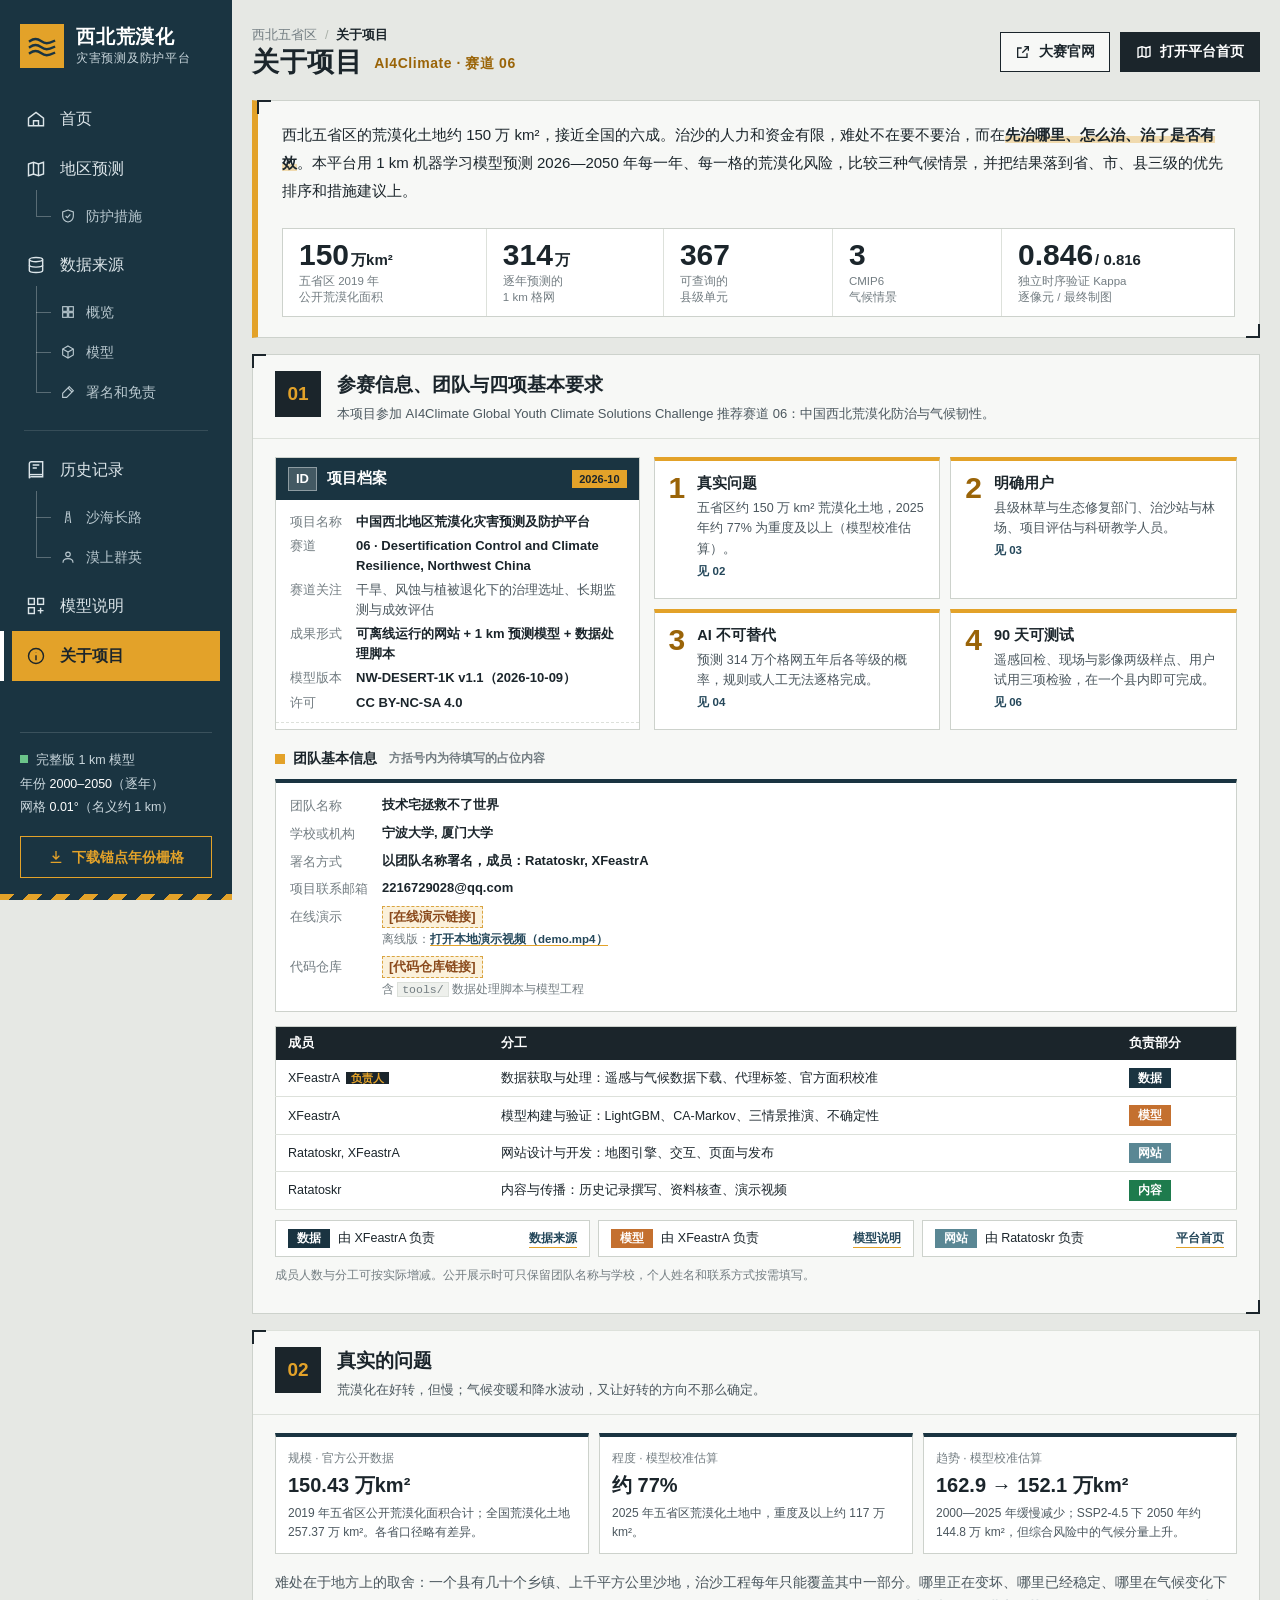
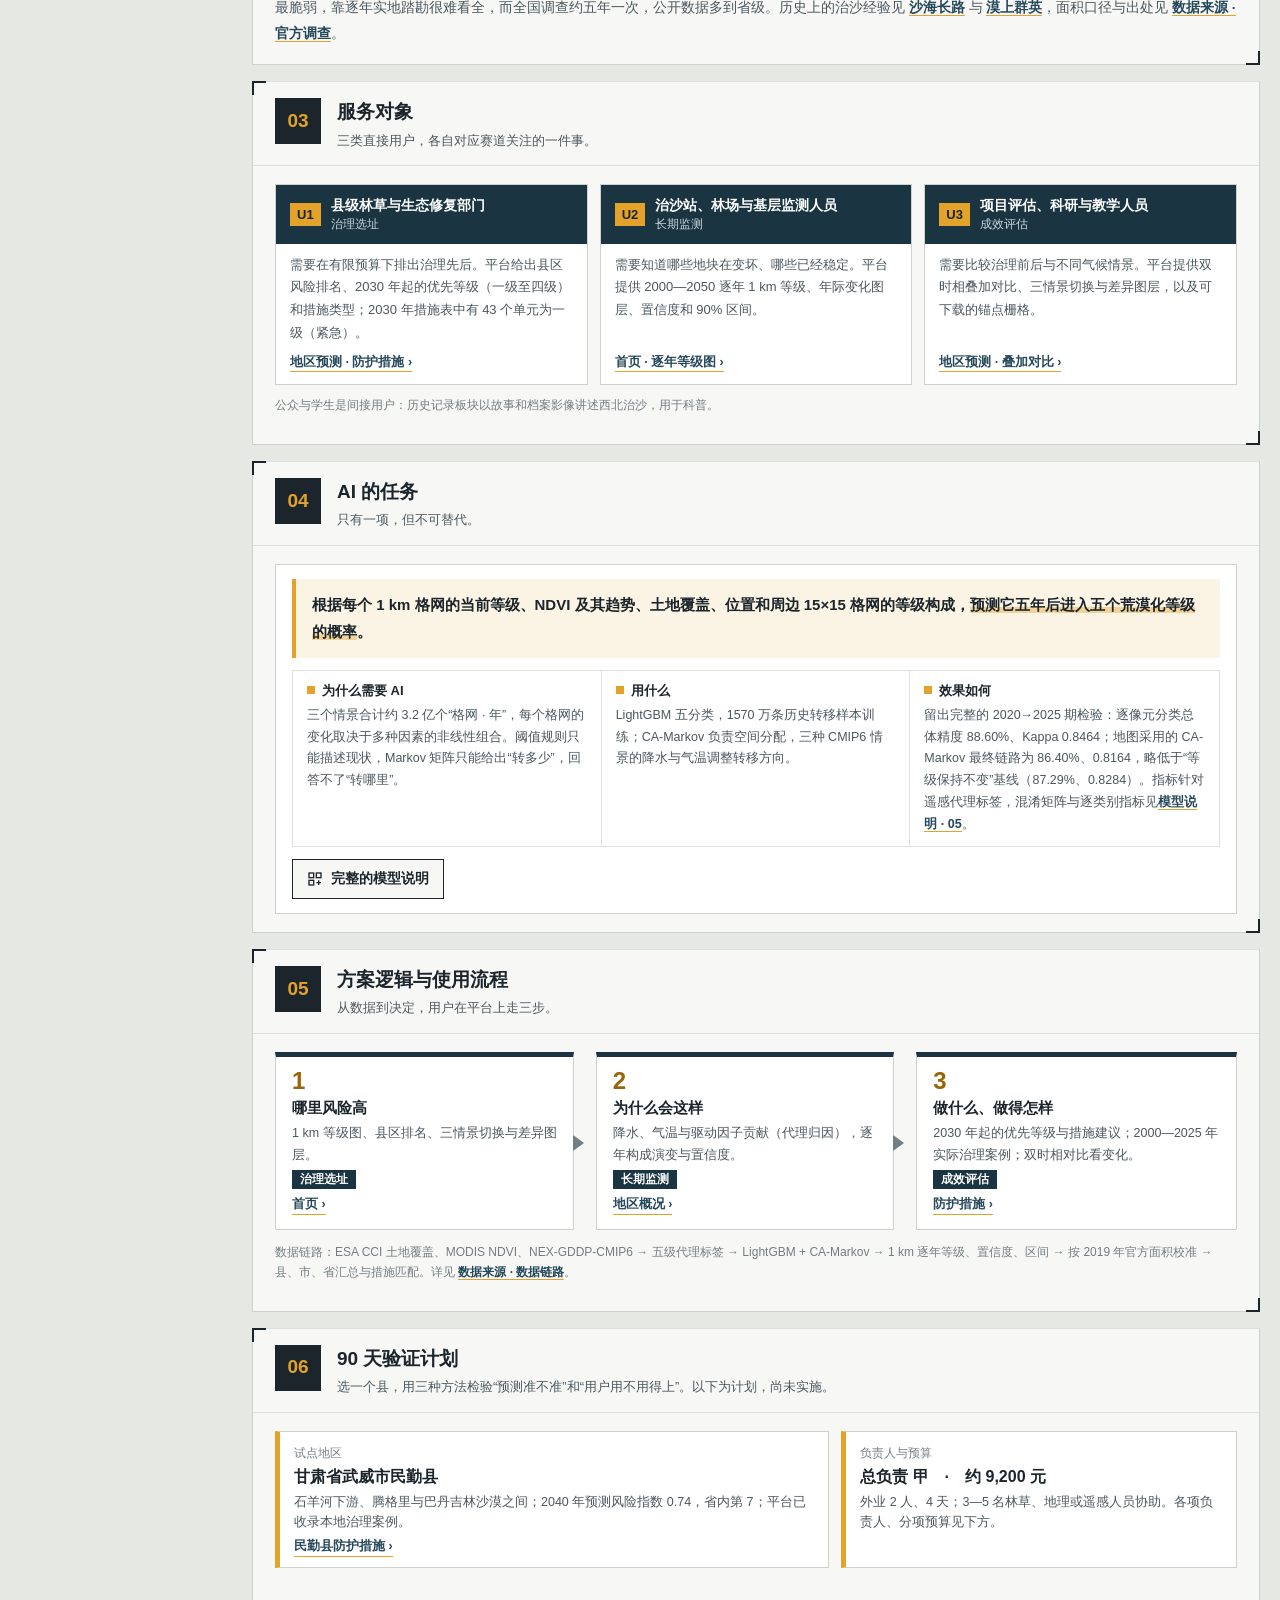
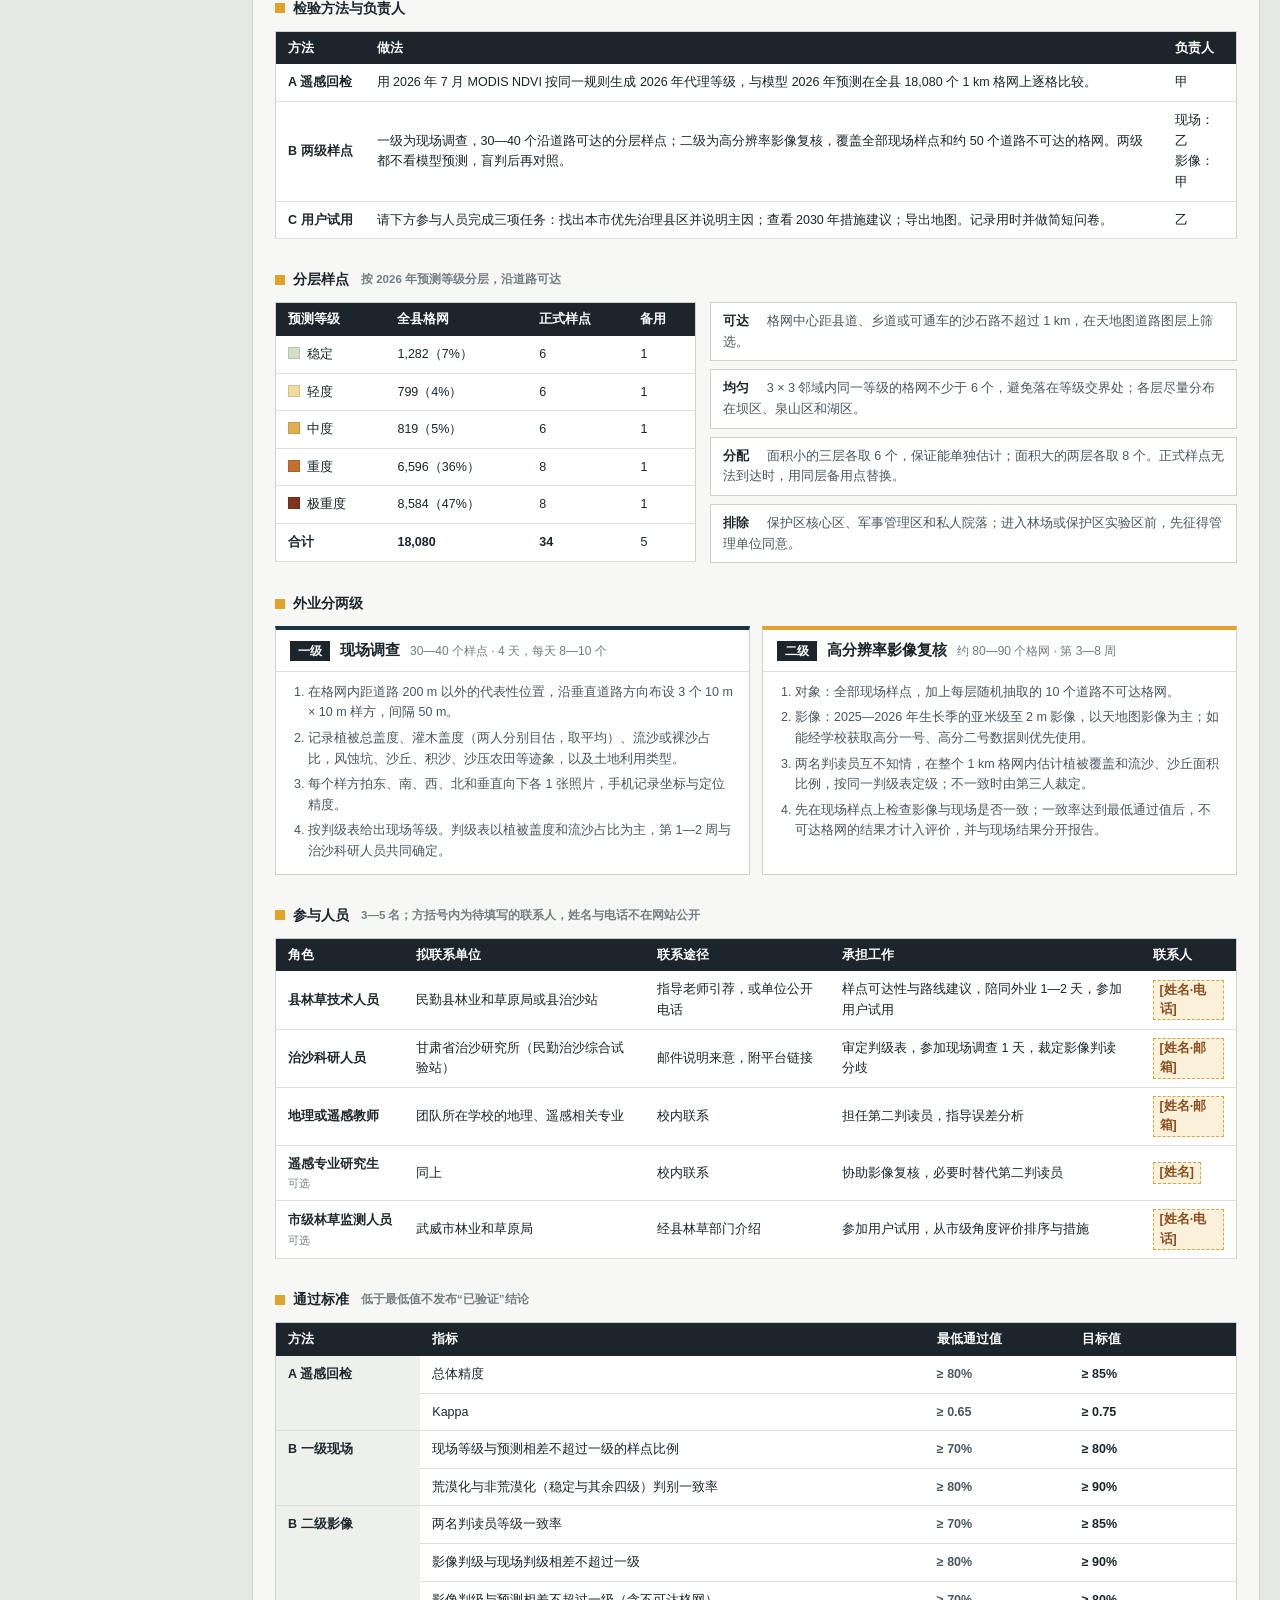
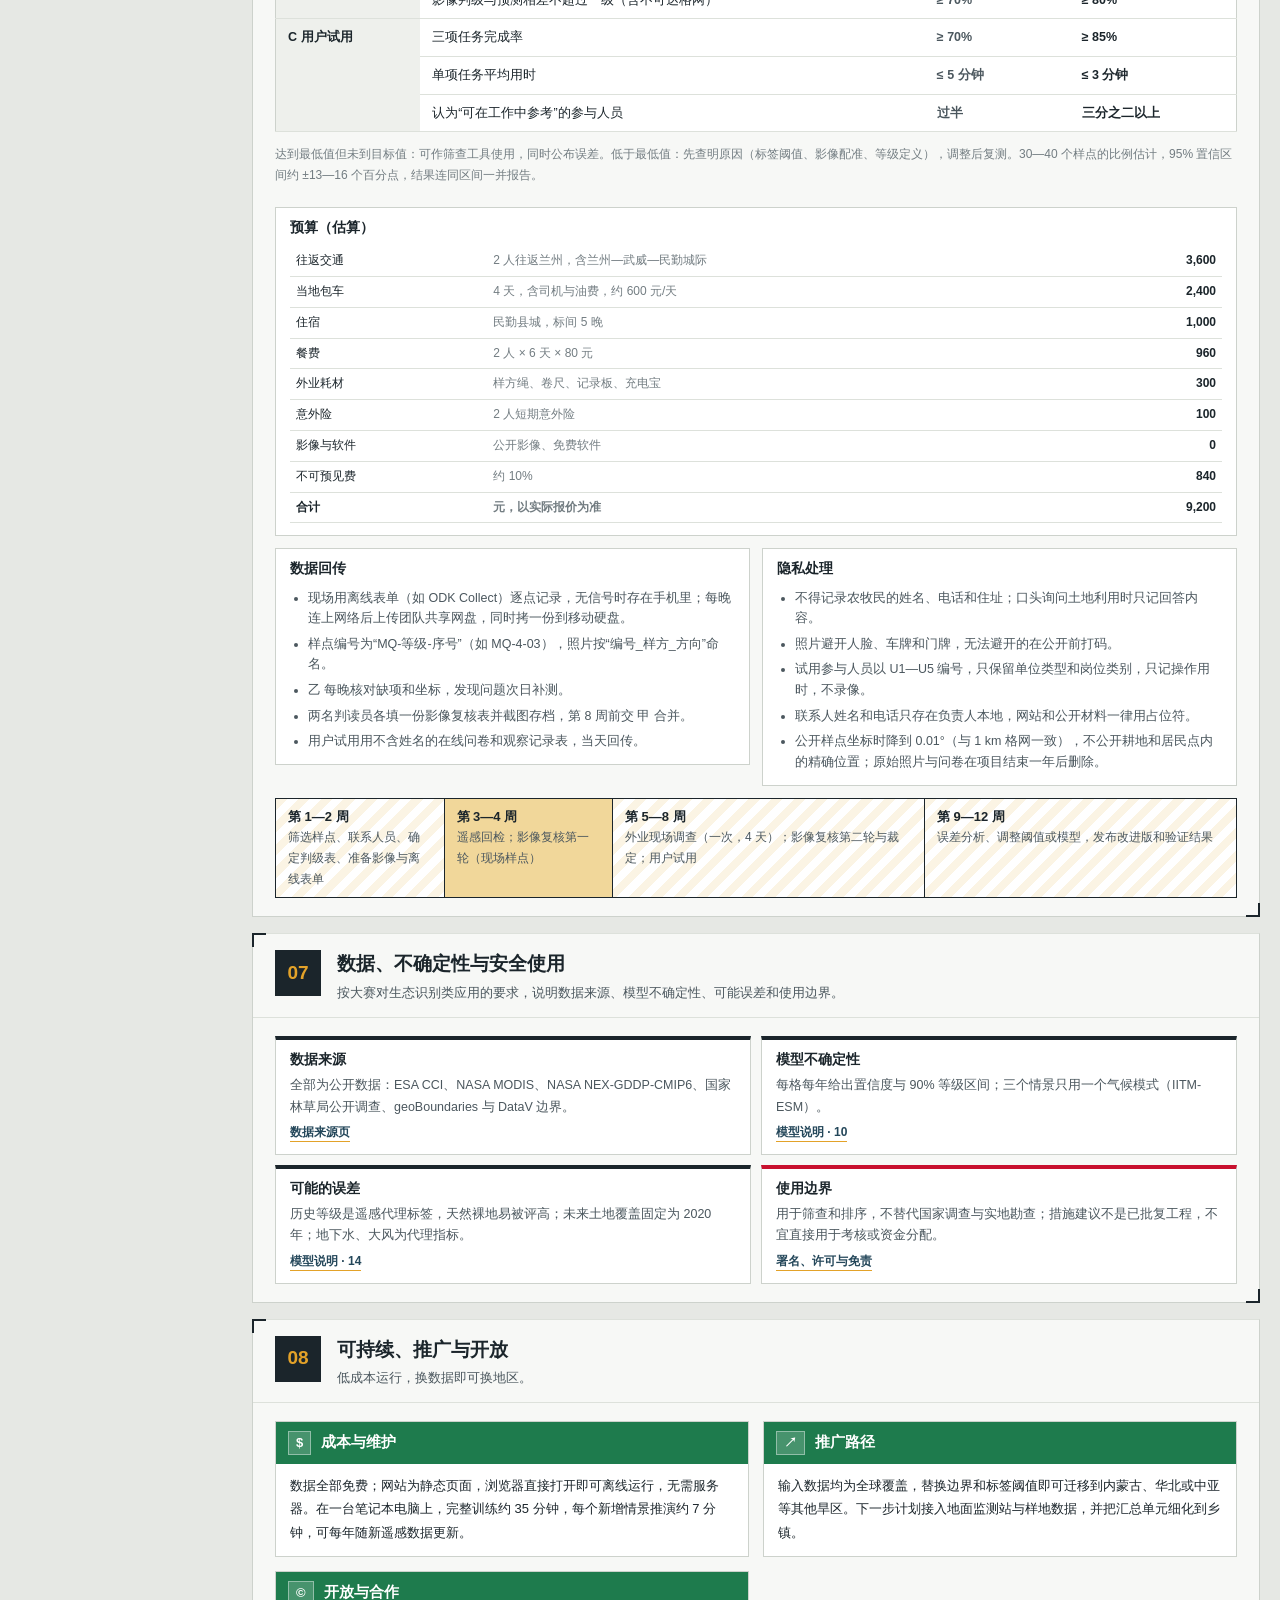
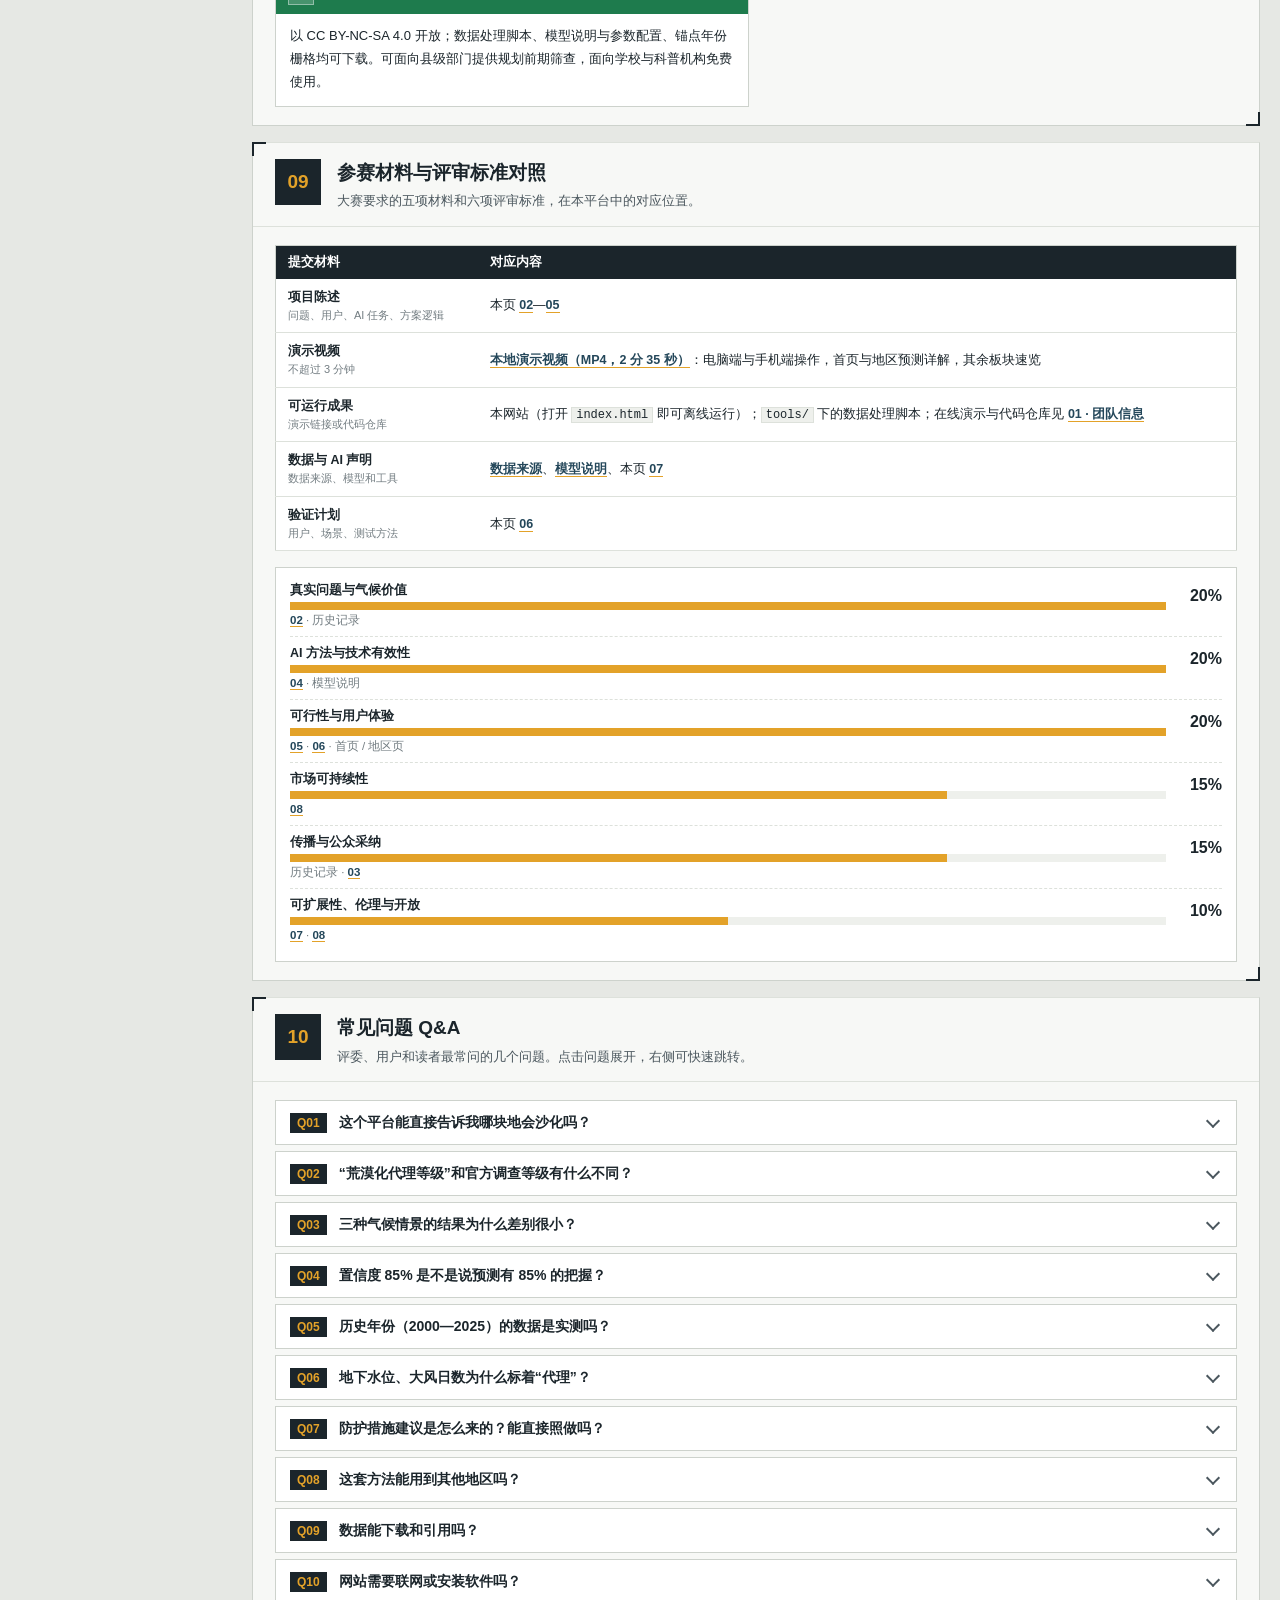
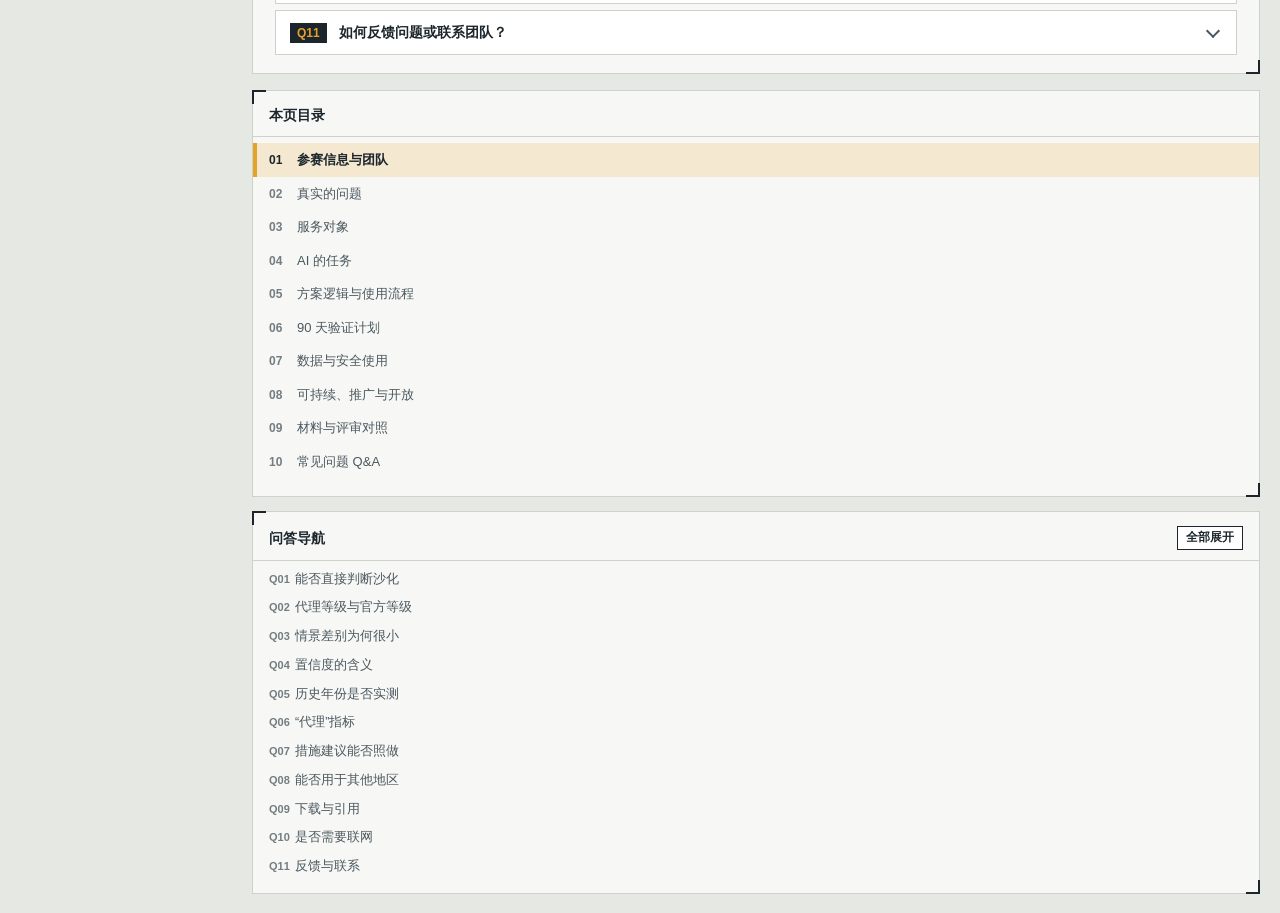
==== about.html @ 0a88ef93 "Initial release: NW-DESERT-1K website v1.1.0" ====
<!doctype html>
<html lang="zh-CN">
<head>
<meta charset="utf-8">
<meta name="viewport" content="width=device-width, initial-scale=1">
<title>关于项目 · 西北荒漠化灾害预测及防护平台</title>
<meta name="description" content="中国西北地区荒漠化灾害预测及防护平台：参加 AI4Climate Global Youth Climate Solutions Challenge 赛道 06 的项目介绍——问题、用户、AI 任务、方案逻辑、90 天验证计划与安全使用说明。">
<link rel="icon" href="assets/img/favicon.svg" type="image/svg+xml">
<style>html{background:#E6E8E4}</style>
<script>(function(){var h=document.documentElement;h.classList.add('pre');try{if(sessionStorage.getItem('nw-nav'))h.classList.add('internal')}catch(e){}setTimeout(function(){h.classList.remove('pre')},3000)})();</script>
<link rel="stylesheet" href="assets/css/site.css?v=20261010c">
<link rel="stylesheet" href="assets/css/data.css?v=20261010c">
<link rel="stylesheet" href="assets/css/model.css?v=20261010c">
<link rel="stylesheet" href="assets/css/about.css?v=20261010f">
</head>
<body>

<nav class="side" aria-label="主导航">
  <div class="brand">
    <div class="mark" aria-hidden="true">
      <svg width="28" height="28" viewBox="0 0 28 28" fill="none" stroke="#1A3441" stroke-width="2.4" stroke-linecap="square"><path d="M2 9c4-3 7-3 11 0s7 3 13 0"/><path d="M2 15c4-3 7-3 11 0s7 3 13 0"/><path d="M2 21c4-3 7-3 11 0s7 3 13 0"/></svg>
    </div>
    <div><b>西北荒漠化</b><small>灾害预测及防护平台</small></div>
  </div>
  <ul class="nav-list">
    <li><a href="index.html"><svg viewBox="0 0 24 24"><path d="M3 11l9-7 9 7v9H3z"/><path d="M9 20v-6h6v6"/></svg>首页</a></li>
    <li><a href="region.html"><svg viewBox="0 0 24 24"><path d="M3 6l6-2 6 2 6-2v14l-6 2-6-2-6 2z"/><path d="M9 4v14M15 6v14"/></svg>地区预测</a>
      <ul class="nav-sub"><li><a href="region.html#s=measures" data-sub="measures"><svg viewBox="0 0 24 24"><path d="M12 3l8 3v6c0 4.5-3.4 8-8 9-4.6-1-8-4.5-8-9V6z"/><path d="M8.5 12l2.5 2.5 4.5-5"/></svg>防护措施</a></li></ul></li>
    <li><a href="data.html"><svg viewBox="0 0 24 24"><ellipse cx="12" cy="5.5" rx="8" ry="2.5"/><path d="M4 5.5v13c0 1.4 3.6 2.5 8 2.5s8-1.1 8-2.5v-13"/><path d="M4 12c0 1.4 3.6 2.5 8 2.5s8-1.1 8-2.5"/></svg>数据来源</a>
      <ul class="nav-sub">
        <li><a href="data.html#s1" data-sub="ds-s1"><svg viewBox="0 0 24 24"><rect x="4" y="4" width="7" height="7"/><rect x="13" y="4" width="7" height="7"/><rect x="4" y="13" width="7" height="7"/><rect x="13" y="13" width="7" height="7"/></svg>概览</a></li>
        <li><a href="data.html#s5" data-sub="ds-s5"><svg viewBox="0 0 24 24"><path d="M12 3l8 4.5v9L12 21l-8-4.5v-9z"/><path d="M4 7.5l8 4.5 8-4.5M12 12v9"/></svg>模型</a></li>
        <li><a href="data.html#s11" data-sub="ds-s11"><svg viewBox="0 0 24 24"><path d="M14 4l6 6-10 10H4v-6z"/><path d="M12 6l6 6"/></svg>署名和免责</a></li>
      </ul></li>
  </ul>
  <div class="nav-sep"></div>
  <ul class="nav-list">
    <li><a href="history.html"><svg viewBox="0 0 24 24"><path d="M4 4.5A2.5 2.5 0 0 1 6.5 2H20v18H6.5A2.5 2.5 0 0 0 4 22z"/><path d="M4 17.5h16"/><path d="M8 6h8M8 9.5h5"/></svg>历史记录</a>
      <ul class="nav-sub">
        <li><a href="history.html" data-sub="hs-road"><svg viewBox="0 0 24 24"><path d="M8 21L10.5 3M16 21L13.5 3"/><path d="M12 6v2.5M12 11v2.5M12 16v2.5"/></svg>沙海长路</a></li>
        <li><a href="heroes.html" data-sub="hs-people"><svg viewBox="0 0 24 24"><circle cx="12" cy="8" r="3.4"/><path d="M4.5 20.5c0-3.6 3.3-6 7.5-6s7.5 2.4 7.5 6"/></svg>漠上群英</a></li>
      </ul></li>
    <li><a href="model.html"><svg viewBox="0 0 24 24"><rect x="3" y="3" width="7" height="7"/><rect x="14" y="3" width="7" height="7"/><rect x="3" y="14" width="7" height="7"/><path d="M17.5 14v7M14 17.5h7"/></svg>模型说明</a></li>
    <li><a href="about.html" class="on" aria-current="page"><svg viewBox="0 0 24 24"><circle cx="12" cy="12" r="9"/><path d="M12 11v6M12 7.5v.3"/></svg>关于项目</a></li>
  </ul>
  <div class="nav-foot">
    <div class="status">
      <div><span class="dot"></span>完整版 1 km 模型</div>
      <div>年份 <b>2000–2050</b>（逐年）</div>
      <div>网格 <b>0.01°</b>（名义约 1 km）</div>
    </div>
    <a class="btn-dl" href="assets/downloads/desertification_1km_2000_2050_anchors.zip" download>
      <svg width="16" height="16" viewBox="0 0 24 24" fill="none" stroke="currentColor" stroke-width="2"><path d="M12 3v12M7 10l5 5 5-5M4 20h16"/></svg>
      下载锚点年份栅格
    </a>
  </div>
</nav>
<main class="ds md ab">
  <header class="top ds-head" data-anim>
    <div class="ttl">
      <div class="crumb"><a href="index.html">西北五省区</a><i>/</i><b>关于项目</b></div>
      <h1>关于项目<small class="num">AI4Climate · 赛道 06</small></h1>
    </div>
    <div class="top-tools">
      <a class="btn-o" href="https://ai4climate.world" target="_blank" rel="noopener"><svg viewBox="0 0 24 24"><path d="M14 4h6v6M20 4l-9 9M18 14v6H4V6h6"/></svg>大赛官网</a>
      <a class="btn-d" href="index.html"><svg viewBox="0 0 24 24"><path d="M3 6l6-2 6 2 6-2v14l-6 2-6-2-6 2z"/><path d="M9 4v14M15 6v14"/></svg>打开平台首页</a>
    </div>
  </header>

  <div class="ds-body">
  <div class="ds-col">

  <!-- 摘要 -->
  <section class="panel reg ds-sum" data-anim>
    <p class="lead">西北五省区的荒漠化土地约 150 万 km²，接近全国的六成。治沙的人力和资金有限，难处不在要不要治，而在<b>先治哪里、怎么治、治了是否有效</b>。本平台用 1 km 机器学习模型预测 2026—2050 年每一年、每一格的荒漠化风险，比较三种气候情景，并把结果落到省、市、县三级的优先排序和措施建议上。</p>
    <div class="stats">
      <div><b class="num">150<small>万km²</small></b><span>五省区 2019 年<br>公开荒漠化面积</span></div>
      <div><b class="num">314<small>万</small></b><span>逐年预测的<br>1 km 格网</span></div>
      <div><b class="num">367</b><span>可查询的<br>县级单元</span></div>
      <div><b class="num">3</b><span>CMIP6<br>气候情景</span></div>
      <div><b class="num">0.846<small>/ 0.816</small></b><span>独立时序验证 Kappa<br>逐像元 / 最终制图</span></div>
    </div>
  </section>

  <!-- 1 参赛信息 -->
  <section class="panel reg sec" id="a1" data-anim>
    <div class="sh"><span class="no num">01</span><div><h2>参赛信息、团队与四项基本要求</h2><p>本项目参加 AI4Climate Global Youth Climate Solutions Challenge 推荐赛道 06：中国西北荒漠化防治与气候韧性。</p></div></div>
    <div class="cards c12">
      <article class="src">
        <header class="lB"><i class="num">ID</i><b>项目档案</b><span class="in">2026-10</span></header>
        <dl>
          <dt>项目名称</dt><dd>中国西北地区荒漠化灾害预测及防护平台</dd>
          <dt>赛道</dt><dd>06 · Desertification Control and Climate Resilience, Northwest China</dd>
          <dt>赛道关注</dt><dd class="q">干旱、风蚀与植被退化下的治理选址、长期监测与成效评估</dd>
          <dt>成果形式</dt><dd>可离线运行的网站 + 1 km 预测模型 + 数据处理脚本</dd>
          <dt>模型版本</dt><dd class="num">NW-DESERT-1K v1.1（2026-10-09）</dd>
          <dt>许可</dt><dd>CC BY-NC-SA 4.0</dd>
        </dl>
      </article>
      <div class="must">
        <a href="#a2"><i class="num">1</i><b>真实问题</b><span>五省区约 150 万 km² 荒漠化土地，2025 年约 77% 为重度及以上（模型校准估算）。</span><em>见 02</em></a>
        <a href="#a3"><i class="num">2</i><b>明确用户</b><span>县级林草与生态修复部门、治沙站与林场、项目评估与科研教学人员。</span><em>见 03</em></a>
        <a href="#a4"><i class="num">3</i><b>AI 不可替代</b><span>预测 314 万个格网五年后各等级的概率，规则或人工无法逐格完成。</span><em>见 04</em></a>
        <a href="#a6"><i class="num">4</i><b>90 天可测试</b><span>遥感回检、现场与影像两级样点、用户试用三项检验，在一个县内即可完成。</span><em>见 06</em></a>
      </div>
    </div>
    <div class="team" id="team">
      <h3 class="hsub">团队基本信息<small>方括号内为待填写的占位内容</small></h3>
      <div class="team-g">
        <dl class="tinfo">
          <dt>团队名称</dt><dd>技术宅拯救不了世界</dd>
          <dt>学校或机构</dt><dd>宁波大学, 厦门大学</dd>
          <dt>署名方式</dt><dd>以团队名称署名，成员：Ratatoskr, XFeastrA</dd>
          <dt>项目联系邮箱</dt><dd>2216729028@qq.com</dd>
          <dt>在线演示</dt><dd><span class="ph">[在线演示链接]</span><small>离线版：<a class="lk" href="assets/video/demo.mp4" target="_blank" rel="noopener">打开本地演示视频（demo.mp4）</a></small></dd>
          <dt>代码仓库</dt><dd><span class="ph">[代码仓库链接]</span><small>含 <code>tools/</code> 数据处理脚本与模型工程</small></dd>
        </dl>
        <div class="roles">
          <table class="tbl">
            <thead><tr><th>成员</th><th>分工</th><th>负责部分</th></tr></thead>
            <tbody>
              <tr><td><span class="nm">XFeastrA</span><small class="lead-tag">负责人</small></td><td>数据获取与处理：遥感与气候数据下载、代理标签、官方面积校准</td><td><span class="own d">数据</span></td></tr>
              <tr><td><span class="nm">XFeastrA</span></td><td>模型构建与验证：LightGBM、CA-Markov、三情景推演、不确定性</td><td><span class="own m">模型</span></td></tr>
              <tr><td><span class="nm">Ratatoskr, XFeastrA</span></td><td>网站设计与开发：地图引擎、交互、页面与发布</td><td><span class="own w">网站</span></td></tr>
              <tr><td><span class="nm">Ratatoskr</span></td><td>内容与传播：历史记录撰写、资料核查、演示视频</td><td><span class="own c">内容</span></td></tr>
            </tbody>
          </table>
          <div class="owners">
            <div><i class="own d">数据</i><span>由 XFeastrA 负责</span><a class="lk" href="data.html">数据来源</a></div>
            <div><i class="own m">模型</i><span>由 XFeastrA 负责</span><a class="lk" href="model.html">模型说明</a></div>
            <div><i class="own w">网站</i><span>由 Ratatoskr 负责</span><a class="lk" href="index.html">平台首页</a></div>
          </div>
        </div>
      </div>
      <p class="note">成员人数与分工可按实际增减。公开展示时可只保留团队名称与学校，个人姓名和联系方式按需填写。</p>
    </div>
  </section>

  <!-- 2 问题 -->
  <section class="panel reg sec" id="a2" data-anim>
    <div class="sh"><span class="no num">02</span><div><h2>真实的问题</h2><p>荒漠化在好转，但慢；气候变暖和降水波动，又让好转的方向不那么确定。</p></div></div>
    <div class="prin p3">
      <div><span>规模 · 官方公开数据</span><b>150.43 万km²</b><p>2019 年五省区公开荒漠化面积合计；全国荒漠化土地 257.37 万 km²。各省口径略有差异。</p></div>
      <div><span>程度 · 模型校准估算</span><b>约 77%</b><p>2025 年五省区荒漠化土地中，重度及以上约 117 万 km²。</p></div>
      <div><span>趋势 · 模型校准估算</span><b>162.9 → 152.1 万km²</b><p>2000—2025 年缓慢减少；SSP2-4.5 下 2050 年约 144.8 万 km²，但综合风险中的气候分量上升。</p></div>
    </div>
    <p class="txt">难处在于地方上的取舍：一个县有几十个乡镇、上千平方公里沙地，治沙工程每年只能覆盖其中一部分。哪里正在变坏、哪里已经稳定、哪里在气候变化下最脆弱，靠逐年实地踏勘很难看全，而全国调查约五年一次，公开数据多到省级。历史上的治沙经验见 <a class="lk" href="history.html">沙海长路</a> 与 <a class="lk" href="heroes.html">漠上群英</a>，面积口径与出处见 <a class="lk" href="data.html#s3">数据来源 · 官方调查</a>。</p>
  </section>

  <!-- 3 用户 -->
  <section class="panel reg sec" id="a3" data-anim>
    <div class="sh"><span class="no num">03</span><div><h2>服务对象</h2><p>三类直接用户，各自对应赛道关注的一件事。</p></div></div>
    <div class="users">
      <article><header><i class="num">U1</i><b>县级林草与生态修复部门</b><span>治理选址</span></header>
        <p>需要在有限预算下排出治理先后。平台给出县区风险排名、2030 年起的优先等级（一级至四级）和措施类型；2030 年措施表中有 43 个单元为一级（紧急）。</p>
        <a href="region.html#a=620621&amp;y=2030&amp;s=measures">地区预测 · 防护措施 ›</a></article>
      <article><header><i class="num">U2</i><b>治沙站、林场与基层监测人员</b><span>长期监测</span></header>
        <p>需要知道哪些地块在变坏、哪些已经稳定。平台提供 2000—2050 逐年 1 km 等级、年际变化图层、置信度和 90% 区间。</p>
        <a href="index.html#y=2030">首页 · 逐年等级图 ›</a></article>
      <article><header><i class="num">U3</i><b>项目评估、科研与教学人员</b><span>成效评估</span></header>
        <p>需要比较治理前后与不同气候情景。平台提供双时相叠加对比、三情景切换与差异图层，以及可下载的锚点栅格。</p>
        <a href="region.html#a=620600&amp;y=2040&amp;c=2025-2040">地区预测 · 叠加对比 ›</a></article>
    </div>
    <p class="note">公众与学生是间接用户：历史记录板块以故事和档案影像讲述西北治沙，用于科普。</p>
  </section>

  <!-- 4 AI 任务 -->
  <section class="panel reg sec" id="a4" data-anim>
    <div class="sh"><span class="no num">04</span><div><h2>AI 的任务</h2><p>只有一项，但不可替代。</p></div></div>
    <div class="task">
      <p class="big">根据每个 1 km 格网的当前等级、NDVI 及其趋势、土地覆盖、位置和周边 15×15 格网的等级构成，<b>预测它五年后进入五个荒漠化等级的概率</b>。</p>
      <div class="why3">
        <div><b>为什么需要 AI</b><p>三个情景合计约 3.2 亿个“格网 · 年”，每个格网的变化取决于多种因素的非线性组合。阈值规则只能描述现状，Markov 矩阵只能给出“转多少”，回答不了“转哪里”。</p></div>
        <div><b>用什么</b><p>LightGBM 五分类，1570 万条历史转移样本训练；CA-Markov 负责空间分配，三种 CMIP6 情景的降水与气温调整转移方向。</p></div>
        <div><b>效果如何</b><p>留出完整的 2020→2025 期检验：逐像元分类总体精度 88.60%、Kappa 0.8464；地图采用的 CA-Markov 最终链路为 86.40%、0.8164，略低于“等级保持不变”基线（87.29%、0.8284）。指标针对遥感代理标签，混淆矩阵与逐类别指标见<a class="lk" href="model.html#m5v">模型说明 · 05</a>。</p></div>
      </div>
      <a class="btn-o" href="model.html"><svg viewBox="0 0 24 24"><rect x="3" y="3" width="7" height="7"/><rect x="14" y="3" width="7" height="7"/><rect x="3" y="14" width="7" height="7"/><path d="M17.5 14v7M14 17.5h7"/></svg>完整的模型说明</a>
    </div>
  </section>

  <!-- 5 方案逻辑 -->
  <section class="panel reg sec" id="a5" data-anim>
    <div class="sh"><span class="no num">05</span><div><h2>方案逻辑与使用流程</h2><p>从数据到决定，用户在平台上走三步。</p></div></div>
    <ol class="loop">
      <li><span class="st num">1</span><b>哪里风险高</b><p>1 km 等级图、县区排名、三情景切换与差异图层。</p><em>治理选址</em><a href="index.html">首页 ›</a></li>
      <li><span class="st num">2</span><b>为什么会这样</b><p>降水、气温与驱动因子贡献（代理归因），逐年构成演变与置信度。</p><em>长期监测</em><a href="region.html#a=620621&amp;y=2040">地区概况 ›</a></li>
      <li><span class="st num">3</span><b>做什么、做得怎样</b><p>2030 年起的优先等级与措施建议；2000—2025 年实际治理案例；双时相对比看变化。</p><em>成效评估</em><a href="region.html#a=620621&amp;y=2030&amp;s=measures">防护措施 ›</a></li>
    </ol>
    <p class="note">数据链路：ESA CCI 土地覆盖、MODIS NDVI、NEX-GDDP-CMIP6 → 五级代理标签 → LightGBM + CA-Markov → 1 km 逐年等级、置信度、区间 → 按 2019 年官方面积校准 → 县、市、省汇总与措施匹配。详见 <a class="lk" href="data.html#s1">数据来源 · 数据链路</a>。</p>
  </section>

  <!-- 6 验证计划 -->
  <section class="panel reg sec" id="a6" data-anim>
    <div class="sh"><span class="no num">06</span><div><h2>90 天验证计划</h2><p>选一个县，用三种方法检验“预测准不准”和“用户用不用得上”。以下为计划，尚未实施。</p></div></div>
    <div class="plan">
      <div class="plan-h">
        <div><span>试点地区</span><b>甘肃省武威市民勤县</b><p>石羊河下游、腾格里与巴丹吉林沙漠之间；2040 年预测风险指数 0.74，省内第 7；平台已收录本地治理案例。</p><a class="lk" href="region.html#a=620621&amp;y=2030&amp;s=measures">民勤县防护措施 ›</a></div>
        <div><span>负责人与预算</span><b>总负责 甲　·　约 9,200 元</b><p>外业 2 人、4 天；3—5 名林草、地理或遥感人员协助。各项负责人、分项预算见下方。</p></div>
      </div>

      <h3 class="hsub">检验方法与负责人</h3>
      <table class="tbl wrap">
        <thead><tr><th>方法</th><th>做法</th><th>负责人</th></tr></thead>
        <tbody>
          <tr><td><b>A 遥感回检</b></td><td>用 2026 年 7 月 MODIS NDVI 按同一规则生成 2026 年代理等级，与模型 2026 年预测在全县 18,080 个 1 km 格网上逐格比较。</td><td>甲</td></tr>
          <tr><td><b>B 两级样点</b></td><td>一级为现场调查，30—40 个沿道路可达的分层样点；二级为高分辨率影像复核，覆盖全部现场样点和约 50 个道路不可达的格网。两级都不看模型预测，盲判后再对照。</td><td>现场：乙<br>影像：甲</td></tr>
          <tr><td><b>C 用户试用</b></td><td>请下方参与人员完成三项任务：找出本市优先治理县区并说明主因；查看 2030 年措施建议；导出地图。记录用时并做简短问卷。</td><td>乙</td></tr>
        </tbody>
      </table>

      <h3 class="hsub">分层样点<small>按 2026 年预测等级分层，沿道路可达</small></h3>
      <div class="plan-g">
        <table class="tbl strata">
          <thead><tr><th>预测等级</th><th>全县格网</th><th>正式样点</th><th>备用</th></tr></thead>
          <tbody>
            <tr><td><i class="sw" style="background:#D3DEC8"></i>稳定</td><td class="num">1,282（7%）</td><td class="num">6</td><td class="num">1</td></tr>
            <tr><td><i class="sw" style="background:#F0DC9C"></i>轻度</td><td class="num">799（4%）</td><td class="num">6</td><td class="num">1</td></tr>
            <tr><td><i class="sw" style="background:#E2AE52"></i>中度</td><td class="num">819（5%）</td><td class="num">6</td><td class="num">1</td></tr>
            <tr><td><i class="sw" style="background:#C4702F"></i>重度</td><td class="num">6,596（36%）</td><td class="num">8</td><td class="num">1</td></tr>
            <tr><td><i class="sw" style="background:#7E3420"></i>极重度</td><td class="num">8,584（47%）</td><td class="num">8</td><td class="num">1</td></tr>
            <tr class="sum"><td>合计</td><td class="num">18,080</td><td class="num">34</td><td class="num">5</td></tr>
          </tbody>
        </table>
        <ul class="pts">
          <li><b>可达</b>格网中心距县道、乡道或可通车的沙石路不超过 1 km，在天地图道路图层上筛选。</li>
          <li><b>均匀</b>3 × 3 邻域内同一等级的格网不少于 6 个，避免落在等级交界处；各层尽量分布在坝区、泉山区和湖区。</li>
          <li><b>分配</b>面积小的三层各取 6 个，保证能单独估计；面积大的两层各取 8 个。正式样点无法到达时，用同层备用点替换。</li>
          <li><b>排除</b>保护区核心区、军事管理区和私人院落；进入林场或保护区实验区前，先征得管理单位同意。</li>
        </ul>
      </div>

      <h3 class="hsub">外业分两级</h3>
      <div class="lvl2">
        <article><header><i class="num">一级</i><b>现场调查</b><span>30—40 个样点 · 4 天，每天 8—10 个</span></header>
          <ol>
            <li>在格网内距道路 200 m 以外的代表性位置，沿垂直道路方向布设 3 个 10 m × 10 m 样方，间隔 50 m。</li>
            <li>记录植被总盖度、灌木盖度（两人分别目估，取平均）、流沙或裸沙占比，风蚀坑、沙丘、积沙、沙压农田等迹象，以及土地利用类型。</li>
            <li>每个样方拍东、南、西、北和垂直向下各 1 张照片，手机记录坐标与定位精度。</li>
            <li>按判级表给出现场等级。判级表以植被盖度和流沙占比为主，第 1—2 周与治沙科研人员共同确定。</li>
          </ol></article>
        <article><header><i class="num">二级</i><b>高分辨率影像复核</b><span>约 80—90 个格网 · 第 3—8 周</span></header>
          <ol>
            <li>对象：全部现场样点，加上每层随机抽取的 10 个道路不可达格网。</li>
            <li>影像：2025—2026 年生长季的亚米级至 2 m 影像，以天地图影像为主；如能经学校获取高分一号、高分二号数据则优先使用。</li>
            <li>两名判读员互不知情，在整个 1 km 格网内估计植被覆盖和流沙、沙丘面积比例，按同一判级表定级；不一致时由第三人裁定。</li>
            <li>先在现场样点上检查影像与现场是否一致；一致率达到最低通过值后，不可达格网的结果才计入评价，并与现场结果分开报告。</li>
          </ol></article>
      </div>

      <h3 class="hsub">参与人员<small>3—5 名；方括号内为待填写的联系人，姓名与电话不在网站公开</small></h3>
      <table class="tbl wrap">
        <thead><tr><th>角色</th><th>拟联系单位</th><th>联系途径</th><th>承担工作</th><th>联系人</th></tr></thead>
        <tbody>
          <tr><td><b>县林草技术人员</b></td><td>民勤县林业和草原局或县治沙站</td><td>指导老师引荐，或单位公开电话</td><td>样点可达性与路线建议，陪同外业 1—2 天，参加用户试用</td><td><span class="ph">[姓名·电话]</span></td></tr>
          <tr><td><b>治沙科研人员</b></td><td>甘肃省治沙研究所（民勤治沙综合试验站）</td><td>邮件说明来意，附平台链接</td><td>审定判级表，参加现场调查 1 天，裁定影像判读分歧</td><td><span class="ph">[姓名·邮箱]</span></td></tr>
          <tr><td><b>地理或遥感教师</b></td><td>团队所在学校的地理、遥感相关专业</td><td>校内联系</td><td>担任第二判读员，指导误差分析</td><td><span class="ph">[姓名·邮箱]</span></td></tr>
          <tr><td><b>遥感专业研究生</b><small>可选</small></td><td>同上</td><td>校内联系</td><td>协助影像复核，必要时替代第二判读员</td><td><span class="ph">[姓名]</span></td></tr>
          <tr><td><b>市级林草监测人员</b><small>可选</small></td><td>武威市林业和草原局</td><td>经县林草部门介绍</td><td>参加用户试用，从市级角度评价排序与措施</td><td><span class="ph">[姓名·电话]</span></td></tr>
        </tbody>
      </table>

      <h3 class="hsub">通过标准<small>低于最低值不发布“已验证”结论</small></h3>
      <table class="tbl wrap pass">
        <thead><tr><th>方法</th><th>指标</th><th>最低通过值</th><th>目标值</th></tr></thead>
        <tbody>
          <tr><td rowspan="2"><b>A 遥感回检</b></td><td>总体精度</td><td class="num">≥ 80%</td><td class="num">≥ 85%</td></tr>
          <tr><td>Kappa</td><td class="num">≥ 0.65</td><td class="num">≥ 0.75</td></tr>
          <tr><td rowspan="2"><b>B 一级现场</b></td><td>现场等级与预测相差不超过一级的样点比例</td><td class="num">≥ 70%</td><td class="num">≥ 80%</td></tr>
          <tr><td>荒漠化与非荒漠化（稳定与其余四级）判别一致率</td><td class="num">≥ 80%</td><td class="num">≥ 90%</td></tr>
          <tr><td rowspan="3"><b>B 二级影像</b></td><td>两名判读员等级一致率</td><td class="num">≥ 70%</td><td class="num">≥ 85%</td></tr>
          <tr><td>影像判级与现场判级相差不超过一级</td><td class="num">≥ 80%</td><td class="num">≥ 90%</td></tr>
          <tr><td>影像判级与预测相差不超过一级（含不可达格网）</td><td class="num">≥ 70%</td><td class="num">≥ 80%</td></tr>
          <tr><td rowspan="3"><b>C 用户试用</b></td><td>三项任务完成率</td><td class="num">≥ 70%</td><td class="num">≥ 85%</td></tr>
          <tr><td>单项任务平均用时</td><td class="num">≤ 5 分钟</td><td class="num">≤ 3 分钟</td></tr>
          <tr><td>认为“可在工作中参考”的参与人员</td><td class="num">过半</td><td class="num">三分之二以上</td></tr>
        </tbody>
      </table>
      <p class="note">达到最低值但未到目标值：可作筛查工具使用，同时公布误差。低于最低值：先查明原因（标签阈值、影像配准、等级定义），调整后复测。30—40 个样点的比例估计，95% 置信区间约 ±13—16 个百分点，结果连同区间一并报告。</p>

      <div class="ops">
        <div><h4>预算（估算）</h4>
          <table class="tbl budget">
            <tbody>
              <tr><td>往返交通</td><td>2 人往返兰州，含兰州—武威—民勤城际</td><td class="num">3,600</td></tr>
              <tr><td>当地包车</td><td>4 天，含司机与油费，约 600 元/天</td><td class="num">2,400</td></tr>
              <tr><td>住宿</td><td>民勤县城，标间 5 晚</td><td class="num">1,000</td></tr>
              <tr><td>餐费</td><td>2 人 × 6 天 × 80 元</td><td class="num">960</td></tr>
              <tr><td>外业耗材</td><td>样方绳、卷尺、记录板、充电宝</td><td class="num">300</td></tr>
              <tr><td>意外险</td><td>2 人短期意外险</td><td class="num">100</td></tr>
              <tr><td>影像与软件</td><td>公开影像、免费软件</td><td class="num">0</td></tr>
              <tr><td>不可预见费</td><td>约 10%</td><td class="num">840</td></tr>
              <tr class="sum"><td>合计</td><td>元，以实际报价为准</td><td class="num">9,200</td></tr>
            </tbody>
          </table></div>
        <div><h4>数据回传</h4>
          <ul>
            <li>现场用离线表单（如 ODK Collect）逐点记录，无信号时存在手机里；每晚连上网络后上传团队共享网盘，同时拷一份到移动硬盘。</li>
            <li>样点编号为“MQ-等级-序号”（如 MQ-4-03），照片按“编号_样方_方向”命名。</li>
            <li>乙 每晚核对缺项和坐标，发现问题次日补测。</li>
            <li>两名判读员各填一份影像复核表并截图存档，第 8 周前交 甲 合并。</li>
            <li>用户试用用不含姓名的在线问卷和观察记录表，当天回传。</li>
          </ul></div>
        <div><h4>隐私处理</h4>
          <ul>
            <li>不得记录农牧民的姓名、电话和住址；口头询问土地利用时只记回答内容。</li>
            <li>照片避开人脸、车牌和门牌，无法避开的在公开前打码。</li>
            <li>试用参与人员以 U1—U5 编号，只保留单位类型和岗位类别，只记操作用时，不录像。</li>
            <li>联系人姓名和电话只存在负责人本地，网站和公开材料一律用占位符。</li>
            <li>公开样点坐标时降到 0.01°（与 1 km 格网一致），不公开耕地和居民点内的精确位置；原始照片与问卷在项目结束一年后删除。</li>
          </ul></div>
      </div>

      <div class="weeks">
        <div style="--w:2"><b>第 1—2 周</b><span>筛选样点、联系人员、确定判级表、准备影像与离线表单</span></div>
        <div style="--w:2"><b>第 3—4 周</b><span>遥感回检；影像复核第一轮（现场样点）</span></div>
        <div style="--w:4"><b>第 5—8 周</b><span>外业现场调查（一次，4 天）；影像复核第二轮与裁定；用户试用</span></div>
        <div style="--w:4"><b>第 9—12 周</b><span>误差分析、调整阈值或模型，发布改进版和验证结果</span></div>
      </div>
    </div>
  </section>

  <!-- 7 安全使用 -->
  <section class="panel reg sec" id="a7" data-anim>
    <div class="sh"><span class="no num">07</span><div><h2>数据、不确定性与安全使用</h2><p>按大赛对生态识别类应用的要求，说明数据来源、模型不确定性、可能误差和使用边界。</p></div></div>
    <div class="safe">
      <div><b>数据来源</b><p>全部为公开数据：ESA CCI、NASA MODIS、NASA NEX-GDDP-CMIP6、国家林草局公开调查、geoBoundaries 与 DataV 边界。</p><a class="lk" href="data.html">数据来源页</a></div>
      <div><b>模型不确定性</b><p>每格每年给出置信度与 90% 等级区间；三个情景只用一个气候模式（IITM-ESM）。</p><a class="lk" href="model.html#m10">模型说明 · 10</a></div>
      <div><b>可能的误差</b><p>历史等级是遥感代理标签，天然裸地易被评高；未来土地覆盖固定为 2020 年；地下水、大风为代理指标。</p><a class="lk" href="model.html#m14">模型说明 · 14</a></div>
      <div><b>使用边界</b><p>用于筛查和排序，不替代国家调查与实地勘查；措施建议不是已批复工程，不宜直接用于考核或资金分配。</p><a class="lk" href="data.html#s11">署名、许可与免责</a></div>
    </div>
  </section>

  <!-- 8 可持续 -->
  <section class="panel reg sec" id="a8" data-anim>
    <div class="sh"><span class="no num">08</span><div><h2>可持续、推广与开放</h2><p>低成本运行，换数据即可换地区。</p></div></div>
    <div class="cards c3">
      <article class="src"><header class="lD"><i class="num">$</i><b>成本与维护</b></header>
        <p>数据全部免费；网站为静态页面，浏览器直接打开即可离线运行，无需服务器。在一台笔记本电脑上，完整训练约 35 分钟，每个新增情景推演约 7 分钟，可每年随新遥感数据更新。</p></article>
      <article class="src"><header class="lD"><i class="num">↗</i><b>推广路径</b></header>
        <p>输入数据均为全球覆盖，替换边界和标签阈值即可迁移到内蒙古、华北或中亚等其他旱区。下一步计划接入地面监测站与样地数据，并把汇总单元细化到乡镇。</p></article>
      <article class="src"><header class="lD"><i class="num">©</i><b>开放与合作</b></header>
        <p>以 CC BY-NC-SA 4.0 开放；数据处理脚本、模型说明与参数配置、锚点年份栅格均可下载。可面向县级部门提供规划前期筛查，面向学校与科普机构免费使用。</p></article>
    </div>
  </section>

  <!-- 9 对照 -->
  <section class="panel reg sec" id="a9" data-anim>
    <div class="sh"><span class="no num">09</span><div><h2>参赛材料与评审标准对照</h2><p>大赛要求的五项材料和六项评审标准，在本平台中的对应位置。</p></div></div>
    <div class="cmp2">
      <table class="tbl">
        <thead><tr><th>提交材料</th><th>对应内容</th></tr></thead>
        <tbody>
          <tr><td><b>项目陈述</b><small>问题、用户、AI 任务、方案逻辑</small></td><td>本页 <a class="lk" href="#a2">02</a>—<a class="lk" href="#a5">05</a></td></tr>
          <tr><td><b>演示视频</b><small>不超过 3 分钟</small></td><td><a class="lk" href="assets/video/demo.mp4" target="_blank" rel="noopener">本地演示视频（MP4，2 分 35 秒）</a>：电脑端与手机端操作，首页与地区预测详解，其余板块速览</td></tr>
          <tr><td><b>可运行成果</b><small>演示链接或代码仓库</small></td><td>本网站（打开 <code>index.html</code> 即可离线运行）；<code>tools/</code> 下的数据处理脚本；在线演示与代码仓库见 <a class="lk" href="#team">01 · 团队信息</a></td></tr>
          <tr><td><b>数据与 AI 声明</b><small>数据来源、模型和工具</small></td><td><a class="lk" href="data.html">数据来源</a>、<a class="lk" href="model.html">模型说明</a>、本页 <a class="lk" href="#a7">07</a></td></tr>
          <tr><td><b>验证计划</b><small>用户、场景、测试方法</small></td><td>本页 <a class="lk" href="#a6">06</a></td></tr>
        </tbody>
      </table>
      <div class="crit" id="crit">
        <div class="r"><span>真实问题与气候价值</span><i style="--w:20"></i><b class="num">20%</b><em><a class="lk" href="#a2">02</a> · 历史记录</em></div>
        <div class="r"><span>AI 方法与技术有效性</span><i style="--w:20"></i><b class="num">20%</b><em><a class="lk" href="#a4">04</a> · 模型说明</em></div>
        <div class="r"><span>可行性与用户体验</span><i style="--w:20"></i><b class="num">20%</b><em><a class="lk" href="#a5">05</a> · <a class="lk" href="#a6">06</a> · 首页 / 地区页</em></div>
        <div class="r"><span>市场可持续性</span><i style="--w:15"></i><b class="num">15%</b><em><a class="lk" href="#a8">08</a></em></div>
        <div class="r"><span>传播与公众采纳</span><i style="--w:15"></i><b class="num">15%</b><em>历史记录 · <a class="lk" href="#a3">03</a></em></div>
        <div class="r"><span>可扩展性、伦理与开放</span><i style="--w:10"></i><b class="num">10%</b><em><a class="lk" href="#a7">07</a> · <a class="lk" href="#a8">08</a></em></div>
      </div>
    </div>
  </section>
  <!-- 10 问答 -->
  <section class="panel reg sec" id="a10" data-anim>
    <div class="sh"><span class="no num">10</span><div><h2>常见问题 Q&amp;A</h2><p>评委、用户和读者最常问的几个问题。点击问题展开，右侧可快速跳转。</p></div></div>
    <div class="qas">
        <details class="qa" id="q1"><summary><i class="num">Q01</i><b>这个平台能直接告诉我哪块地会沙化吗？</b><span class="chev" aria-hidden="true"></span></summary>
          <div class="ans"><p>不能给出确定答案。平台给出的是每个约 1 km 格网在不同气候情景下的<b>风险等级与变化倾向</b>，附有置信度和 90% 区间，适合用来筛查和排序：先看哪里风险高、在变坏，再安排实地核查。</p><a class="lk" href="index.html">首页 · 逐年等级图 ›</a></div></details>
        <details class="qa" id="q2"><summary><i class="num">Q02</i><b>“荒漠化代理等级”和官方调查等级有什么不同？</b><span class="chev" aria-hidden="true"></span></summary>
          <div class="ans"><p>代理等级由土地覆盖类型和 NDVI 按固定规则生成，可以逐年、逐格计算；官方等级来自国家荒漠化调查，约五年一次，公开数据多到省级。平台只用 2019 年省级官方面积校准总量，不把代理等级说成官方结论。</p><a class="lk" href="model.html#m4">模型说明 · 04 ›</a></div></details>
        <details class="qa" id="q3"><summary><i class="num">Q03</i><b>三种气候情景的结果为什么差别很小？</b><span class="chev" aria-hidden="true"></span></summary>
          <div class="ans"><p>模型用 Markov 矩阵固定了每个等级五年内转出的数量，气候情景主要改变“哪些格网先转”。所以五省总面积几乎相同，差别落在空间位置上：2050 年约 2%—2.5% 的格网等级不同。首页的“情景差异”图层可以直接看到这些格网。</p><a class="lk" href="model.html#m11">模型说明 · 11 ›</a></div></details>
        <details class="qa" id="q4"><summary><i class="num">Q04</i><b>置信度 85% 是不是说预测有 85% 的把握？</b><span class="chev" aria-hidden="true"></span></summary>
          <div class="ans"><p>不是。置信度是模型概率对最终分配等级的相对支持程度，还没有用独立的实地样点校准，不能直接当作“正确率”。比较不同地区、不同年份时，可以把它当作相对可靠程度来看。</p><a class="lk" href="model.html#m10">模型说明 · 10 ›</a></div></details>
        <details class="qa" id="q5"><summary><i class="num">Q05</i><b>历史年份（2000—2025）的数据是实测吗？</b><span class="chev" aria-hidden="true"></span></summary>
          <div class="ans"><p>2000、2005、2010、2015、2020、2025 六个年份来自卫星遥感生成的代理等级；中间年份由相邻锚点之间的年度化方法补出，页面上标为“插值”。面积再按 2019 年官方数据校准。</p><a class="lk" href="data.html#s5">数据来源 · 05 ›</a></div></details>
        <details class="qa" id="q6"><summary><i class="num">Q06</i><b>地下水位、大风日数为什么标着“代理”？</b><span class="chev" aria-hidden="true"></span></summary>
          <div class="ans"><p>这两项不是监测井或气象站的实测数据，而是根据干旱程度、风险变化和地区基线构造的参数化指标，只用于说明变化方向。驱动因子贡献同样是代理归因，不是因果识别。</p><a class="lk" href="data.html#s6">数据来源 · 06 ›</a></div></details>
        <details class="qa" id="q7"><summary><i class="num">Q07</i><b>防护措施建议是怎么来的？能直接照做吗？</b><span class="chev" aria-hidden="true"></span></summary>
          <div class="ans"><p>2030 年起的建议由模型风险等级、变化方向与措施模板匹配生成，并给出政策与技术规范出处，适合作为规划前期的参考。它不是已批复的工程方案，具体实施仍需结合实地调查、水资源条件和主管部门要求。</p><a class="lk" href="region.html#a=620621&amp;y=2030&amp;s=measures">地区预测 · 防护措施 ›</a></div></details>
        <details class="qa" id="q8"><summary><i class="num">Q08</i><b>这套方法能用到其他地区吗？</b><span class="chev" aria-hidden="true"></span></summary>
          <div class="ans"><p>可以。输入的土地覆盖、NDVI 和 CMIP6 数据都是全球覆盖，更换研究区边界、重新校准标签阈值并重新训练后，可以迁移到内蒙古、华北或中亚等旱区。</p><a class="lk" href="#a8">本页 · 08 ›</a></div></details>
        <details class="qa" id="q9"><summary><i class="num">Q09</i><b>数据能下载和引用吗？</b><span class="chev" aria-hidden="true"></span></summary>
          <div class="ans"><p>可以。导航栏底部可下载 11 个锚点年份的 1 km 栅格；模型说明与参数配置可在模型说明页下载。平台以 CC BY-NC-SA 4.0 许可，引用时请使用数据来源页提供的署名文字。</p><a class="lk" href="data.html#s11">署名、许可与免责 ›</a></div></details>
        <details class="qa" id="q10"><summary><i class="num">Q10</i><b>网站需要联网或安装软件吗？</b><span class="chev" aria-hidden="true"></span></summary>
          <div class="ans"><p>不需要安装软件。用 Chrome 或 Edge 直接打开 <code>index.html</code> 即可运行，模型数据都随网站一起提供。只有地图底图来自天地图在线服务，需要联网并配置密钥；离线时地图自动改用简化示意底图，其余功能照常可用。</p><a class="lk" href="index.html">平台首页 ›</a></div></details>
        <details class="qa" id="q11"><summary><i class="num">Q11</i><b>如何反馈问题或联系团队？</b><span class="chev" aria-hidden="true"></span></summary>
          <div class="ans"><p>欢迎通过项目联系邮箱 2216729028@qq.com 反馈数据错误、使用问题或合作意向。</p><a class="lk" href="#team">本页 · 团队信息 ›</a></div></details>
    </div>
  </section>
  </div>

  <aside class="toc" data-anim aria-label="本页目录">
    <div class="panel reg">
      <h3>本页目录</h3>
      <ol id="toc">
        <li><a href="#a1"><span class="num">01</span>参赛信息与团队</a></li>
        <li><a href="#a2"><span class="num">02</span>真实的问题</a></li>
        <li><a href="#a3"><span class="num">03</span>服务对象</a></li>
        <li><a href="#a4"><span class="num">04</span>AI 的任务</a></li>
        <li><a href="#a5"><span class="num">05</span>方案逻辑与使用流程</a></li>
        <li><a href="#a6"><span class="num">06</span>90 天验证计划</a></li>
        <li><a href="#a7"><span class="num">07</span>数据与安全使用</a></li>
        <li><a href="#a8"><span class="num">08</span>可持续、推广与开放</a></li>
        <li><a href="#a9"><span class="num">09</span>材料与评审对照</a></li>
        <li><a href="#a10"><span class="num">10</span>常见问题 Q&amp;A</a></li>
      </ol>
    </div>
    <div class="panel reg qnav">
      <h3>问答导航<button type="button" id="qaAll" class="qa-all">全部展开</button></h3>
      <ol id="qnav"><li><a href="#q1" data-q="q1"><span class="num">Q01</span>能否直接判断沙化</a></li><li><a href="#q2" data-q="q2"><span class="num">Q02</span>代理等级与官方等级</a></li><li><a href="#q3" data-q="q3"><span class="num">Q03</span>情景差别为何很小</a></li><li><a href="#q4" data-q="q4"><span class="num">Q04</span>置信度的含义</a></li><li><a href="#q5" data-q="q5"><span class="num">Q05</span>历史年份是否实测</a></li><li><a href="#q6" data-q="q6"><span class="num">Q06</span>“代理”指标</a></li><li><a href="#q7" data-q="q7"><span class="num">Q07</span>措施建议能否照做</a></li><li><a href="#q8" data-q="q8"><span class="num">Q08</span>能否用于其他地区</a></li><li><a href="#q9" data-q="q9"><span class="num">Q09</span>下载与引用</a></li><li><a href="#q10" data-q="q10"><span class="num">Q10</span>是否需要联网</a></li><li><a href="#q11" data-q="q11"><span class="num">Q11</span>反馈与联系</a></li></ol>
    </div>
  </aside>
  </div>
</main>


<script src="assets/js/nav.js?v=20261010c"></script>
<script src="assets/js/about.js?v=20261010c"></script>
</body>
</html>
---- assets/css/site.css ----
/* 西北荒漠化灾害预测及防护平台 — 首页样式 */
:root{
  --bg:#E6E8E4; --panel:#F7F8F6; --panel-2:#EEF0EC; --white:#fff;
  --ink:#1B252B; --ink-2:#4B575E; --ink-3:#737D82;
  --line:#CDD2CC; --line-2:#DDE1DB;
  --petrol:#1A3441; --petrol-2:#24475A; --petrol-ink:#C9D6DC;
  --signal:#E3A229; --signal-deep:#9A6408;
  --r0:#D3DEC8; --r1:#F0DC9C; --r2:#E2AE52; --r3:#C4702F; --r4:#7E3420;
  --up:#C8102E; --dn:#1E7B4D;
  --num:"Bahnschrift","DIN Alternate","Inter Display","Inter","Segoe UI",sans-serif;
  --sans:"Microsoft YaHei UI","Microsoft YaHei","PingFang SC","HarmonyOS Sans SC","Noto Sans CJK SC","Noto Sans SC",sans-serif;
  --nav-w:232px;
}
*{box-sizing:border-box;margin:0;padding:0}
html,body{height:100%}
html{background:#E6E8E4}
/* page transitions: main fades, the nav stays put */
main{transition:opacity .24s ease}
nav.side{transition:opacity .3s ease}
html.pre main,html.pre:not(.internal) nav.side{opacity:0}
html.leaving main{opacity:0;transition-duration:.16s}
html.dragging,html.dragging *{-webkit-user-select:none!important;user-select:none!important}
.track-area,.trk,.map-wrap,.chart{-webkit-user-select:none;user-select:none}
body{background:var(--bg);color:var(--ink);font-family:var(--sans);font-size:14px;line-height:1.5;
  display:grid;grid-template-columns:var(--nav-w) minmax(0,1fr);min-height:100vh}
button{font:inherit;color:inherit;background:none;border:0;cursor:pointer}
input,select{font:inherit;color:inherit}
a{color:inherit;text-decoration:none}
:focus-visible{outline:2px solid var(--signal);outline-offset:2px}
.num{font-family:var(--num);font-variant-numeric:tabular-nums}
[hidden]{display:none!important}
.sr{position:absolute;width:1px;height:1px;overflow:hidden;clip:rect(0 0 0 0)}

/* ---------- nav ---------- */
nav.side{background:var(--petrol);color:#fff;display:flex;flex-direction:column;padding:0 0 22px;position:sticky;top:0;height:100vh;z-index:20}
.brand{display:flex;gap:12px;align-items:center;padding:24px 20px 26px}
.brand .mark{width:44px;height:44px;background:var(--signal);display:grid;place-items:center;flex:none}
.brand b{display:block;font-size:19px;letter-spacing:.04em;line-height:1.25}
.brand small{display:block;font-size:12px;color:var(--petrol-ink);letter-spacing:.06em}
.nav-list{list-style:none;padding:0 12px}
.nav-list a{display:flex;align-items:center;gap:14px;height:50px;padding:0 14px;font-size:15.5px;color:#DCE5E9;position:relative}
.nav-list a svg{width:20px;height:20px;flex:none;stroke:currentColor;fill:none;stroke-width:1.7}
.nav-list a{transition:background .2s,color .2s}
.nav-list a:hover{background:rgba(255,255,255,.06)}
.nav-sub{list-style:none;margin:2px 0 4px}
.nav-list .nav-sub a{height:40px;font-size:14px;padding-left:48px;color:#B9C8CF;gap:10px}
.nav-list .nav-sub a svg{width:16px;height:16px}
.nav-list .nav-sub a::before,.nav-list .nav-sub a.on::before{content:"";position:absolute;left:24px;top:-6px;height:26px;width:14px;border-left:1px solid rgba(255,255,255,.28);border-bottom:1px solid rgba(255,255,255,.28);background:none}
.nav-list .nav-sub a.on{background:rgba(227,162,41,.18);color:#fff;font-weight:600}
.nav-list .nav-sub li + li a::before{top:-20px;height:40px}
.nav-list a.on{background:var(--signal);color:var(--ink);font-weight:700}
.nav-list a.on::before{content:"";position:absolute;left:-12px;top:0;bottom:0;width:4px;background:#fff}
.nav-list .soon{margin-left:auto;font-size:11px;color:#8FA6B1;border:1px solid rgba(255,255,255,.2);padding:0 6px;line-height:18px}
.nav-sep{height:1px;background:rgba(255,255,255,.12);margin:14px 24px}
.nav-foot{margin-top:auto;padding:0 20px}
.status{border-top:1px solid rgba(255,255,255,.14);padding-top:16px;font-size:12.5px;color:var(--petrol-ink);line-height:1.9}
.status .dot{display:inline-block;width:8px;height:8px;background:#6BC48A;margin-right:8px;vertical-align:1px}
.status b{color:#fff;font-weight:500;font-family:var(--num)}
.btn-dl{margin-top:16px;display:flex;align-items:center;justify-content:center;gap:8px;height:42px;border:1.5px solid var(--signal);color:var(--signal);font-size:14px;font-weight:600}
.btn-dl:hover{background:rgba(227,162,41,.1)}
nav.side::after{content:"";position:absolute;left:0;right:0;bottom:0;height:6px;background:repeating-linear-gradient(135deg,var(--signal) 0 10px,var(--petrol) 10px 20px)}

/* ---------- main grid ---------- */
main{display:grid;grid-template-columns:minmax(0,1fr) 340px;grid-template-rows:auto minmax(460px,1fr) 156px;gap:16px;padding:20px;min-width:0;height:100vh;min-height:780px}
header.top{grid-column:1/3;display:flex;align-items:center;gap:20px;min-height:64px}
header.top h1{font-size:27px;font-weight:800;letter-spacing:.02em;line-height:1.15}
header.top p{font-size:13px;color:var(--ink-2);margin-top:4px}
.top-tools{margin-left:auto;display:flex;gap:10px;align-items:center}
.field{height:40px;border:1px solid var(--line);background:var(--panel);display:flex;align-items:center;gap:8px;padding:0 12px;font-size:13.5px;color:var(--ink-2);position:relative}
.field svg{width:16px;height:16px;stroke:var(--ink-2);fill:none;stroke-width:1.8;flex:none}
.field select{appearance:none;border:0;background:transparent;font-size:13.5px;color:var(--ink);padding-right:18px;cursor:pointer;outline:none}
.field .chev{position:absolute;right:10px;pointer-events:none}
.field input{border:0;background:transparent;outline:none;width:100%;font-size:13.5px;color:var(--ink)}
.field:focus-within{border-color:var(--ink)}
.panel{background:var(--panel);border:1px solid var(--line);position:relative;min-width:0;min-height:0}
.reg::before,.reg::after{content:"";position:absolute;width:12px;height:12px;border-color:var(--ink);border-style:solid;pointer-events:none;z-index:7}
.reg::before{left:-1px;top:-1px;border-width:2px 0 0 2px}
.reg::after{right:-1px;bottom:-1px;border-width:0 2px 2px 0}

/* ---------- map panel ---------- */
.map-panel{display:flex;flex-direction:column}
.map-head{min-height:52px;border-bottom:1px solid var(--line);display:flex;align-items:center;flex-wrap:wrap;gap:10px 16px;padding:8px 14px 8px 18px}
.map-head h2{font-size:16px;font-weight:700;white-space:nowrap}
.seg{display:flex;border:1px solid var(--line);height:32px;background:#fff}
.seg button{padding:0 13px;display:flex;align-items:center;font-size:13px;color:var(--ink-2);border-right:1px solid var(--line);white-space:nowrap}
.seg button:last-child{border-right:0}
.seg button:hover:not(:disabled){background:var(--panel-2)}
.seg button.on,.seg button.on:hover{background:var(--ink);color:#fff;font-weight:600}
.seg button:disabled{color:#AAB1AD;cursor:not-allowed}
.scnseg button{padding:0 10px;font-size:12.5px}
.seg button small{font-size:10.5px;margin-left:5px;color:inherit;opacity:.8}
.lbl{font-size:12.5px;color:var(--ink-3);margin-right:-8px}
.cmp{height:32px;border:1.5px solid var(--ink);display:flex;align-items:center;gap:7px;padding:0 12px;font-size:13px;font-weight:600;background:#fff;white-space:nowrap}
.cmp svg{width:16px;height:16px;fill:none;stroke:currentColor;stroke-width:1.8}
.cmp[aria-pressed="true"]{background:var(--ink);color:#fff}
.head-right{margin-left:auto;display:flex;align-items:center;gap:6px}
.head-right .meta{font-size:12.5px;color:var(--ink-3);margin-right:8px;white-space:nowrap}
.tb{width:32px;height:32px;border:1px solid var(--line);display:grid;place-items:center;background:#fff}
.tb:hover{border-color:var(--ink)}
.tb svg{width:16px;height:16px;stroke:var(--ink);fill:none;stroke-width:1.8}
.map-wrap{position:relative;flex:1;overflow:hidden;background-color:#EDEFEB;
  background-image:radial-gradient(circle,#CBD0C9 1px,transparent 1.3px);background-size:22px 22px;cursor:crosshair;touch-action:none}
.map-wrap > svg,.map-wrap > canvas{position:absolute;left:0;top:0}
#mapO,.mv-over{pointer-events:none}
.mv-under,.mv-raster,.mv-over{position:absolute;left:0;top:0}
.loading{position:absolute;left:50%;top:50%;transform:translate(-50%,-50%);z-index:9;background:var(--ink);color:#fff;padding:10px 16px;font-size:13px;display:flex;align-items:center;gap:10px;pointer-events:none}
.loading b{font-family:var(--num);color:var(--signal)}
.loading span{width:14px;height:14px;border:2px solid rgba(255,255,255,.3);border-top-color:var(--signal);border-radius:50%;animation:spin .8s linear infinite}
@keyframes spin{to{transform:rotate(360deg)}}
.busy{opacity:.55;transition:opacity .2s}
.ccard .more{display:block;margin-top:10px;padding:7px 10px;background:var(--signal);color:var(--ink);font-size:12.5px;font-weight:700;text-align:center}
.ccard .more:hover{background:#EDB441}
.overview{position:absolute;left:14px;top:14px;width:262px;z-index:4;pointer-events:none;background:rgba(247,248,246,.88);padding:10px 12px 8px;border:1px solid rgba(205,210,204,.8)}
.overview .cap{font-size:12.5px;color:var(--ink-2);margin-bottom:8px;display:flex;align-items:center;gap:8px}
.overview .cap i{display:inline-block;width:8px;height:8px;background:var(--signal)}
.ov-row{display:grid;grid-template-columns:auto 1fr;align-items:baseline;gap:0 10px;padding:6px 0 6px 12px;border-left:3px solid var(--line)}
.ov-row:first-of-type{border-left-color:var(--ink)}
.ov-row .v{font-family:var(--num);font-weight:700;font-size:25px;letter-spacing:-.01em;line-height:1.05;white-space:nowrap}
.ov-row .v small{font-size:12px;font-weight:400;color:var(--ink-2);margin-left:4px;font-family:var(--sans)}
.ov-row .k{font-size:12.5px;color:var(--ink-2);text-align:right}
.ov-row .s{grid-column:1/3;font-size:11.5px;color:var(--ink-3);font-family:var(--num)}
.up{color:var(--up)} .dn{color:var(--dn)}
.inset{position:absolute;right:18px;top:16px;background:rgba(247,248,246,.92);border:1px solid var(--line);padding:6px 8px 4px;z-index:4;pointer-events:none}
.inset .t{font-size:11.5px;color:var(--ink-3)}
.mapfoot{position:absolute;left:20px;bottom:12px;display:flex;align-items:flex-end;gap:16px;font-size:11.5px;color:var(--ink-3);z-index:4;pointer-events:none;flex-wrap:wrap}
.cmode{position:absolute;right:18px;bottom:14px;display:flex;border:1.5px solid var(--ink);background:#fff;z-index:6}
.cmode span{display:flex;align-items:center;padding:0 12px;font-size:12px;color:var(--ink-3);border-right:1px solid var(--line);background:var(--panel-2)}
.cmode button{padding:0 14px;height:32px;font-size:13px;color:var(--ink-2);border-right:1px solid var(--line)}
.cmode button:last-child{border-right:0}
.cmode button.on,.cmode button.on:hover{background:var(--ink);color:#fff;font-weight:600}
.cmode button:hover{background:var(--panel-2)}
.divider{position:absolute;top:0;bottom:0;width:0;z-index:5}
.divider .ln{position:absolute;top:0;bottom:0;left:-1px;width:2px;background:var(--ink)}
.divider .hd{position:absolute;left:-15px;top:calc(50% - 24px);width:30px;height:48px;background:var(--signal);border:2px solid var(--ink);display:grid;place-items:center;cursor:ew-resize}
.divider .hd svg{width:16px;height:16px;fill:var(--ink)}
.divider.drag .hd{transform:scale(1.1)}
.mchip{position:absolute;top:14px;height:30px;display:flex;align-items:center;gap:9px;padding:0 11px;font-size:12.5px;white-space:nowrap;z-index:5;pointer-events:none}
.mchip b{font-family:var(--num);font-size:16px;font-weight:800}
.mchip i{font-style:normal;font-family:var(--num);font-weight:800;font-size:13px;width:20px;height:20px;display:grid;place-items:center}
.mchip.a{background:var(--petrol);color:#fff}.mchip.a i{background:#fff;color:var(--petrol)}
.mchip.b{background:var(--signal);color:var(--ink)}.mchip.b i{background:var(--ink);color:var(--signal)}
.tip{position:absolute;min-width:220px;max-width:280px;background:#fff;border:1px solid var(--ink);box-shadow:6px 6px 0 rgba(27,37,43,.12);z-index:8;pointer-events:none}
.tip .th{background:var(--ink);color:#fff;padding:7px 12px;display:flex;justify-content:space-between;align-items:center;gap:12px}
.tip .th b{font-size:14px}
.tip .th small{font-size:11.5px;color:#AEBBC1}
.tip dl{display:grid;grid-template-columns:auto 1fr;gap:5px 12px;padding:9px 12px 9px;font-size:12.5px}
.tip dt{color:var(--ink-3)}
.tip dd{text-align:right;font-family:var(--num);font-weight:600}
.chip{display:inline-block;padding:0 7px;font-size:12px;font-weight:700;line-height:20px;font-family:var(--sans)}
.ccard{position:absolute;right:18px;top:170px;width:280px;background:#fff;border:1.5px solid var(--ink);z-index:7;box-shadow:6px 6px 0 rgba(27,37,43,.12)}
.ccard .th{background:var(--ink);color:#fff;padding:8px 10px 8px 12px;display:flex;align-items:center;gap:10px}
.ccard .th b{font-size:15px}
.ccard .th small{font-size:11.5px;color:#AEBBC1}
.ccard .x{margin-left:auto;width:24px;height:24px;display:grid;place-items:center;color:#fff;font-size:16px}
.ccard .bd{padding:10px 12px 12px}
.ccard .kv{display:grid;grid-template-columns:1fr auto;gap:4px 10px;font-size:12.5px;margin-bottom:8px}
.ccard .kv span{color:var(--ink-3)}
.ccard .kv b{font-family:var(--num);font-weight:700;text-align:right}
.ccard .bars{display:flex;height:12px;margin:2px 0 4px}
.ccard .cap{font-size:11.5px;color:var(--ink-3);margin-top:6px}
.toast{position:fixed;left:50%;bottom:28px;transform:translateX(-50%);background:var(--ink);color:#fff;padding:10px 18px;font-size:13px;z-index:50;opacity:0;pointer-events:none;transition:opacity .25s}
.toast.show{opacity:1}

/* ---------- timeline ---------- */
.timeline{grid-column:1/2;display:grid;grid-template-columns:212px 64px minmax(0,1fr) 214px}
.yearblock{background:var(--signal);position:relative;margin:-1px 0 -1px -1px;overflow:hidden}
.yb{position:absolute;inset:0;padding:14px 18px 12px;display:flex;flex-direction:column}
.yb .k{font-size:13px;font-weight:600;color:rgba(27,37,43,.78)}
.yb .y{font-family:var(--num);font-weight:800;font-size:64px;line-height:.95;letter-spacing:-.03em;margin-top:6px}
.yb .s{margin-top:auto;display:flex;justify-content:space-between;align-items:center;font-size:12.5px;font-weight:600;gap:8px}
.yb .s span:last-child{background:var(--ink);color:var(--signal);padding:1px 8px;font-family:var(--num);white-space:nowrap;flex:none}
.yb2 .row{display:flex;align-items:center;gap:10px;margin-top:4px}
.yb2 .row i{font-style:normal;width:24px;height:24px;display:grid;place-items:center;font-family:var(--num);font-weight:800;font-size:13px}
.yb2 .row.a i{background:var(--petrol);color:#fff}
.yb2 .row.b i{background:var(--ink);color:var(--signal)}
.yb2 .row span{font-family:var(--num);font-weight:800;font-size:42px;line-height:1.02;letter-spacing:-.03em}
.ctrls{display:flex;flex-direction:column;align-items:center;justify-content:center;gap:8px;border-right:1px solid var(--line-2)}
.play{width:42px;height:42px;background:var(--ink);display:grid;place-items:center}
.play svg{width:16px;height:16px;fill:var(--signal)}
.step{display:flex;gap:4px}
.step button{width:19px;height:22px;border:1px solid var(--line);display:grid;place-items:center;background:#fff}
.step svg{width:10px;height:10px;fill:var(--ink)}
.track-area{position:relative;padding:0;min-width:0}
.track-area svg{position:absolute;inset:0;width:100%;height:100%;touch-action:none}
.thumb{cursor:grab}
.jump{border-left:1px solid var(--line-2);position:relative}
.j1,.j2{position:absolute;inset:0;padding:14px 18px;display:flex;flex-direction:column;gap:9px}
.jump label,.jump .lab{font-size:13px;color:var(--ink-2);font-weight:600}
.yin{display:flex;height:44px;border:2px solid var(--ink);background:#fff}
.yin input{flex:1;min-width:0;border:0;outline:none;padding:0 10px;font-family:var(--num);font-weight:700;font-size:23px;background:transparent}
.yin .unit{display:flex;align-items:center;padding:0 8px;font-size:13px;color:var(--ink-2)}
.yin .spin{width:28px;display:flex;flex-direction:column;border-left:1px solid var(--line)}
.yin .spin button{flex:1;display:grid;place-items:center;background:var(--panel-2)}
.yin .spin button + button{border-top:1px solid var(--line)}
.yin .spin svg{width:9px;height:9px;fill:var(--ink)}
.yin:focus-within{border-color:var(--signal);box-shadow:0 0 0 3px rgba(227,162,41,.3)}
.jump .row{display:flex;gap:8px}
.jump .go{flex:1;height:32px;background:var(--ink);color:#fff;font-size:13.5px;font-weight:600}
.jump .go:hover{background:var(--petrol-2)}
.jump select{width:72px;height:32px;border:1px solid var(--line);background:#fff;font-family:var(--num);font-size:13px;padding:0 8px}
.j2{gap:6px;padding:10px 18px}
.j2 .pr{display:flex;align-items:center;gap:8px}
.j2 .pr i{font-style:normal;width:22px;height:22px;display:grid;place-items:center;font-family:var(--num);font-weight:800;font-size:12px;flex:none}
.j2 .pr.a i{background:var(--petrol);color:#fff}
.j2 .pr.b i{background:var(--ink);color:var(--signal)}
.j2 select{flex:1;height:30px;border:1.5px solid var(--ink);background:#fff;font-family:var(--num);font-weight:700;font-size:16px;padding:0 8px}
.j2 .swap{width:24px;height:24px;display:grid;place-items:center;border:1px solid var(--line);background:#fff}
.j2 .swap svg{width:12px;height:12px;stroke:var(--ink);fill:none;stroke-width:2}
.hint{font-size:11.5px;color:var(--signal-deep);min-height:16px}

/* ---------- legend ---------- */
aside.legend{grid-column:2/3;grid-row:2/4;display:flex;flex-direction:column;overflow:hidden}
.lg-head{display:flex;align-items:center;justify-content:space-between;min-height:52px;padding:0 18px;border-bottom:1px solid var(--line)}
.lg-head h2{font-size:16px;font-weight:700}
.lg-head span{font-size:12px;font-family:var(--num);color:var(--ink-2);border:1px solid var(--line);padding:1px 8px;background:#fff}
.lg-scroll{overflow:auto;flex:1;min-height:0}
.sec{padding:14px 18px 6px}
.sec + .sec{border-top:1px solid var(--line-2)}
.sec h3{font-size:13.5px;font-weight:700;margin-bottom:10px;display:flex;justify-content:space-between;align-items:baseline;gap:8px}
.sec h3 small{font-weight:400;color:var(--ink-3);font-size:12px}
.ramp{display:flex;height:14px}
.ramp i{flex:1}
.lv{display:grid;grid-template-columns:44px 1fr auto;column-gap:12px;align-items:center;padding:6px 6px 6px 0;width:100%;text-align:left;position:relative}
.lv:hover,.lv.hl{background:rgba(227,162,41,.16);box-shadow:inset 4px 0 0 var(--ink)}
.lv .sw{width:44px;height:34px;grid-row:1/3}
.lv .nm{font-size:14px;font-weight:700;line-height:1.2}
.lv .nm small{font-weight:400;color:var(--ink-3);font-family:var(--num);font-size:11.5px;margin-left:6px}
.lv .ar{text-align:right;font-family:var(--num);font-weight:700;font-size:16px;line-height:1.2;white-space:nowrap}
.lv .ar small{font-size:11px;font-weight:400;color:var(--ink-3);margin-left:2px;font-family:var(--sans)}
.lv .bar{height:9px;position:relative;align-self:center}
.lv .bar .bb{position:absolute;left:0;right:0;top:0;height:5px;background:var(--line-2)}
.lv .bar i{position:absolute;left:0;top:0;height:5px;background:var(--ink-2)}
.lv .bar .ba{position:absolute;left:0;top:6px;height:3px;background:var(--petrol)}
.lv .d{font-family:var(--num);font-size:11.5px;text-align:right;font-weight:600;white-space:nowrap}
.note{font-size:12px;color:var(--ink-2);line-height:1.65;padding-bottom:10px}
.sct{display:flex;flex-direction:column;font-size:12.5px;margin-bottom:6px}
.sct .sch,.sct .scr{display:grid;grid-template-columns:10px 1fr 62px 56px 56px;align-items:center;column-gap:8px;padding:5px 4px;text-align:left;width:100%}
.sct .sch{font-size:11px;color:var(--ink-3);border-bottom:1px solid var(--line-2);padding-top:0}
.sct .sch span:nth-child(n+3),.sct .scr .num{text-align:right}
.sct .scr{border-bottom:1px dashed var(--line-2)}
.sct .scr:hover{background:var(--panel-2)}
.sct .scr.on{background:rgba(227,162,41,.16);box-shadow:inset 3px 0 0 var(--ink)}
.sct .scr i{width:10px;height:10px}
.sct .scr .n{font-family:var(--num);font-weight:700}
.sct .scr b{font-family:var(--num);font-weight:700;font-size:13px}
.sct .scr .p{font-size:11.5px;color:var(--ink-2)}
.scs{display:block;width:100%;height:auto;margin:6px 0 4px;font-family:var(--num)}
.sym{display:grid;grid-template-columns:1fr 1fr;gap:8px 14px;font-size:12.5px;color:var(--ink-2);padding-bottom:10px}
.sym div{display:flex;align-items:center;gap:8px}
.sym svg{width:28px;height:16px;flex:none}
.hot{list-style:none}
.hot li button{display:grid;grid-template-columns:1fr auto 64px;align-items:center;gap:10px;padding:7px 0;border-bottom:1px dashed var(--line-2);font-size:13.5px;width:100%;text-align:left}
.hot li:last-child button{border-bottom:0}
.hot li button:hover,.hot li button.sel{background:var(--panel-2);box-shadow:inset 4px 0 0 var(--signal)}
.hot b{font-weight:600}
.hot small{display:block;font-size:11.5px;color:var(--ink-3);line-height:1.3}
.hot .tr{font-family:var(--num);font-size:12.5px;font-weight:700;text-align:right}
.hot .sub{font-size:12px;color:var(--ink-3);margin:6px 0 2px}
.model{border-top:1px solid var(--line);background:var(--panel-2);padding:12px 18px;font-size:12.5px;color:var(--ink-2);line-height:1.7}
.model b{color:var(--ink)}
.model .mt{display:grid;grid-template-columns:repeat(3,1fr);gap:6px;margin:6px 0}
.model .mt div{background:#fff;border:1px solid var(--line-2);padding:4px 8px}
.model .mt span{display:block;font-size:11px;color:var(--ink-3)}
.model .mt b{font-family:var(--num);font-size:16px}
.disclaimer{font-size:11.5px;color:var(--ink-3);margin-top:6px}

/* ---------- responsive ---------- */
@media (max-width:1400px){
  main{grid-template-columns:minmax(0,1fr) 300px}
  .head-right .meta{display:none}
  .timeline{grid-column:1/3;grid-template-columns:170px 64px minmax(0,1fr) 200px}
  aside.legend{grid-row:2/3}
  .yb .y{font-size:54px}
  .overview{width:228px;padding:8px 10px 6px}
  .ov-row .v{font-size:21px}
  .inset{transform:scale(.8);transform-origin:100% 0}
}
@media (max-width:1180px){
  html,body{height:auto}
  body{grid-template-columns:1fr}
  header.top{flex-direction:column;align-items:flex-start;gap:10px}
  .top-tools{margin-left:0}
  nav.side{position:relative;height:auto;flex-direction:row;flex-wrap:wrap;align-items:center;padding:0 12px}
  nav.side .nav-list{display:flex;padding:0}
  nav.side .nav-list a{height:52px;font-size:14px;padding:0 12px}
  nav.side .nav-list a.on::before{display:none}
  nav.side .nav-list > li{display:flex}
  .nav-list .nav-sub{display:flex;margin:0}
  .nav-list .nav-sub a{height:52px;padding:0 12px;font-size:13px}
  .nav-list .nav-sub a::before,.nav-list .nav-sub a.on::before{display:none}
  .nav-sep,.nav-foot,.nav-list .soon{display:none}
  .brand{padding:12px 12px 12px 4px}
  main{grid-template-columns:1fr;grid-template-rows:auto 640px auto auto;height:auto}
  header.top{grid-column:1;flex-wrap:wrap}
  .timeline{grid-column:1;min-height:156px}
  aside.legend{grid-column:1;grid-row:auto}
}
@media (max-width:760px){
  .map-head > .lbl{display:none}
  .timeline{grid-template-columns:1fr;grid-template-rows:96px 56px 130px auto}
  .ctrls{flex-direction:row;border-right:0;border-bottom:1px solid var(--line-2)}
  .jump{border-left:0;border-top:1px solid var(--line-2);min-height:150px}
  .yb .y{font-size:44px}
  main{grid-template-rows:auto 520px auto auto;padding:12px}
  .top-tools{flex-wrap:wrap;margin-left:0}
  .overview{transform:scale(.85);transform-origin:0 0}
  .inset{display:none}
}
@media (prefers-reduced-motion:reduce){*{animation:none!important;transition:none!important}}
@media (min-width:1181px){ nav.side{overflow-y:auto;scrollbar-width:none} nav.side::-webkit-scrollbar{display:none} }
/* 手机窄屏：导航各行在自身宽度内横向滚动，不再撑宽页面 */
@media (max-width:760px){
  nav.side{padding:0 8px}
  nav.side .nav-list{flex:1 1 100%;width:100%;min-width:0;contain:inline-size;overflow-x:auto;overflow-y:hidden;scrollbar-width:none;-webkit-overflow-scrolling:touch}
  nav.side .nav-list::-webkit-scrollbar{display:none}
  nav.side .nav-list a,.nav-list .nav-sub a{height:44px;padding:0 10px;white-space:nowrap}
  nav.side .nav-list a{font-size:13.5px;gap:8px}
  .nav-list .nav-sub a{font-size:12.5px}
  nav.side .nav-list a svg{width:17px;height:17px}
  .brand{padding:10px 8px 8px 4px}
  .brand .mark{width:38px;height:38px}
}
/* 手机：首页概览卡缩小，地图留出更多可视区域 */
@media (max-width:480px){
  main{grid-template-rows:auto 600px auto auto}
  .overview{transform:scale(.66);width:250px}
  .overview .ov-row .s{display:none}
}
/* 天地图在线底图（瓦片层）与专题栅格覆盖层 */
.mv-tiles{position:absolute;inset:0;z-index:0;overflow:hidden;pointer-events:none}
.mv-tiles img{position:absolute;left:0;top:0;max-width:none;transform-origin:0 0;opacity:0;transition:opacity .3s ease;user-select:none}
.mv-tiles img.ld{opacity:1}
.mv-tiles.cva img.ld{opacity:.92}
.tdt .mv-under,.tdt .ctxl{display:none}
.tdt.map-wrap,.tdt.mwrap{background-image:none}
/* 地图下方：底图名称、审图号、数据来源与专题层声明 */
.mapcredit{flex:none;display:flex;align-items:center;justify-content:space-between;gap:6px 16px;flex-wrap:wrap;padding:6px 14px 7px 18px;border-top:1px solid var(--line);background:var(--panel);font-size:11.5px;color:var(--ink-3);line-height:1.5}
.mapcredit .ct{display:flex;flex-wrap:wrap;align-items:center;gap:2px 14px;min-width:0}
.mapcredit .ct b{color:var(--ink);font-weight:700}
.mapcredit .ct em{font-style:normal;color:var(--ink-2);font-weight:600;padding-left:14px;border-left:1px solid var(--line)}
.mapcredit .ct .mut{color:#9AA29C}
.mapcredit .op{display:flex;align-items:center;gap:8px;white-space:nowrap;color:var(--ink-2);font-weight:600}
.mapcredit .op input{width:110px;accent-color:var(--signal-deep)}
.mapcredit .op b{font-family:var(--num);font-weight:700;color:var(--ink);min-width:34px;text-align:right}
/* 研究区位置图左下角：南海诸岛示意 */
.inset{position:absolute}
.inset .nh{position:absolute;left:8px;bottom:6px;background:#fff;border:1px solid #9AA29C;padding:2px 2px 0;line-height:0;text-align:center}
.inset .nh svg{display:block}
.inset .nh span{display:block;font-size:8.5px;line-height:11px;color:var(--ink-2);letter-spacing:.02em;white-space:nowrap}
@media (max-width:760px){ .mapcredit{padding:6px 10px} .mapcredit .ct em{border-left:0;padding-left:0} }
.model .mt2{font-size:11.5px;line-height:1.6;color:var(--ink-2);background:#FFF6DF;border-left:3px solid var(--signal);padding:5px 8px;margin:4px 0 2px}
---- assets/css/data.css ----
/* 数据来源页（在 site.css 之后加载） */
html,body{height:auto}
main.ds{display:block;height:auto;min-height:100vh;padding:20px;align-self:start}
.ds-head{display:flex;align-items:center;gap:20px;min-height:64px;margin-bottom:16px;flex-wrap:wrap}
.ds-head .ttl{flex:1 1 320px;min-width:0}
.ds-head h1{font-size:27px;font-weight:800;letter-spacing:.02em;line-height:1.15}
.crumb{font-size:12.5px;color:var(--ink-3);display:flex;gap:8px;align-items:center;margin-bottom:3px}
.crumb a:hover{color:var(--ink);text-decoration:underline}
.crumb b{color:var(--ink);font-weight:600}
.crumb i{font-style:normal;color:#A9B0A8}
.btn-o{height:40px;border:1.5px solid var(--ink);display:inline-flex;align-items:center;gap:8px;padding:0 14px;font-size:13.5px;font-weight:600;background:var(--panel);white-space:nowrap}
.btn-o:hover{background:#fff}
.btn-d{height:40px;background:var(--ink);color:#fff;display:inline-flex;align-items:center;gap:8px;padding:0 16px;font-size:13.5px;font-weight:600;white-space:nowrap}
.btn-d:hover{background:var(--petrol-2)}
.btn-o svg,.btn-d svg{width:16px;height:16px;fill:none;stroke:currentColor;stroke-width:2}
.ds-body{display:grid;grid-template-columns:minmax(0,1fr) 260px;gap:16px;align-items:start}
.ds-col{display:flex;flex-direction:column;gap:16px;min-width:0}

/* layer colours */
.lA{--lc:#E3A229;--lt:#1B252B}
.lB{--lc:#1A3441;--lt:#fff}
.lC{--lc:#5A8794;--lt:#fff}
.lD{--lc:#1E7B4D;--lt:#fff}
.lE{--lc:#C4702F;--lt:#fff}

/* summary */
.ds-sum{display:grid;grid-template-columns:minmax(0,1fr) auto;gap:24px;align-items:center;padding:20px 24px;border-left:6px solid var(--signal)}
.ds-sum .lead{font-size:15px;line-height:1.85;color:var(--ink)}
.ds-sum .lead b{background:linear-gradient(transparent 60%,rgba(227,162,41,.35) 60%)}
.stats{display:grid;grid-template-columns:repeat(5,auto);border:1px solid var(--line);background:#fff}
.stats div{padding:10px 16px;border-right:1px solid var(--line-2);min-width:92px}
.stats div:last-child{border-right:0}
.stats b{display:block;font-size:30px;font-weight:800;line-height:1.05}
.stats span{font-size:11.5px;color:var(--ink-3);line-height:1.45;display:block;margin-top:2px}

/* section frame */
.sec{padding:0 0 18px;scroll-margin-top:16px}
.sh{display:flex;gap:16px;align-items:flex-start;padding:16px 22px 14px;border-bottom:1px solid var(--line-2);margin-bottom:18px}
.sh .no{flex:none;width:46px;height:46px;background:var(--ink);color:var(--signal);display:grid;place-items:center;font-size:19px;font-weight:800}
.sh h2{font-size:19px;font-weight:800;display:flex;align-items:center;gap:10px;flex-wrap:wrap}
.sh p{font-size:13px;color:var(--ink-2);margin-top:3px;line-height:1.65}
.tag{font-style:normal;font-size:12px;font-weight:700;padding:1px 9px;background:var(--lc);color:var(--lt)}
.sec > *:not(.sh){margin-left:22px;margin-right:22px}

/* flow */
.flow{list-style:none;display:grid;grid-template-columns:repeat(6,minmax(0,1fr));gap:0;margin-bottom:16px}
.flow li{position:relative;background:#fff;border:1px solid var(--line);border-top:5px solid var(--lc,var(--ink));padding:12px 14px 12px 14px;min-height:118px;display:flex;flex-direction:column;gap:4px;margin-right:18px}
.flow li:last-child{margin-right:0}
.flow li::after{content:"";position:absolute;right:-15px;top:50%;margin-top:-8px;border:8px solid transparent;border-left:10px solid var(--ink-3)}
.flow li:last-child::after{display:none}
.flow .st{font-size:22px;font-weight:800;color:var(--ink-3);line-height:1}
.flow b{font-size:14px;line-height:1.4}
.flow small{font-size:12px;color:var(--ink-3)}
.flow i{position:absolute;right:8px;top:8px;font-style:normal;font-size:11px;font-weight:800;font-family:var(--num);padding:0 6px;background:var(--lc);color:var(--lt)}
.flow li.out{background:var(--petrol);border-color:var(--petrol);border-top-color:var(--signal);color:#fff}
.flow li.out .st{color:var(--signal)}
.flow li.out small{color:var(--petrol-ink)}
.flow li.out i{background:var(--signal);color:var(--ink)}
.layers{display:grid;grid-template-columns:repeat(5,minmax(0,1fr));gap:10px}
.layers a{background:var(--lc);color:var(--lt);padding:12px 14px 14px;display:grid;grid-template-columns:auto 1fr;gap:2px 12px;align-items:center;transition:transform .18s,box-shadow .18s}
.layers a:hover{transform:translateY(-2px);box-shadow:5px 5px 0 rgba(27,37,43,.15)}
.layers i{grid-row:1/3;font-style:normal;font-family:var(--num);font-weight:800;font-size:38px;line-height:1;opacity:.9}
.layers b{font-size:14px}
.layers span{font-size:12px;line-height:1.5;opacity:.86}

/* source cards */
.cards{display:grid;gap:14px}
.cards.c3{grid-template-columns:repeat(3,minmax(0,1fr))}
.cards.c2{grid-template-columns:repeat(2,minmax(0,1fr))}
.cards.c12{grid-template-columns:minmax(0,1fr) minmax(0,1.6fr)}
.src{background:#fff;border:1px solid var(--line);display:flex;flex-direction:column;min-width:0}
.src > header{display:flex;align-items:center;gap:10px;padding:9px 12px;background:var(--lc);color:var(--lt)}
.src > header i{font-style:normal;font-weight:800;font-size:13px;padding:1px 7px;background:rgba(255,255,255,.18);border:1px solid rgba(255,255,255,.4)}
.src > header.lA i{background:rgba(27,37,43,.1);border-color:rgba(27,37,43,.3)}
.src > header b{font-size:14.5px;line-height:1.35;flex:1;min-width:0}
.src > header .in{font-size:11px;font-weight:700;padding:1px 7px;background:var(--signal);color:var(--ink);white-space:nowrap}
.src > header .in.out{background:#fff;color:var(--ink)}
.src > header .in.der{background:rgba(255,255,255,.92);color:#8A4A1C}
.src dl{display:grid;grid-template-columns:auto 1fr;gap:5px 14px;padding:12px 14px 4px;font-size:13px;border-bottom:1px dashed var(--line-2);margin-bottom:6px;padding-bottom:10px}
.src dt{color:var(--ink-3);white-space:nowrap}
.src dd{font-weight:600;line-height:1.5;min-width:0;overflow-wrap:anywhere}
.src dd.q{font-weight:400;color:var(--ink-2)}
.src h4{font-size:12.5px;color:var(--ink-3);font-weight:600;padding:6px 14px 0}
.src > p{font-size:13px;line-height:1.75;padding:2px 14px 4px;color:var(--ink)}
.src code,.tbl code,.prov code{font-family:Consolas,"SFMono-Regular",monospace;font-size:12px;background:var(--panel-2);border:1px solid var(--line-2);padding:0 4px}
.src > p.warn,.sec p.warn{margin:8px 14px 4px;padding:8px 12px 8px 34px;background:#FBF1DB;border-left:3px solid var(--signal-deep);font-size:12.5px;line-height:1.7;color:#5A4210;position:relative}
.warn::before{content:"!";position:absolute;left:11px;top:9px;width:15px;height:15px;background:var(--signal-deep);color:#fff;font-weight:800;font-size:11px;display:grid;place-items:center;font-family:var(--num)}
.src > p.note,.sec p.note{font-size:12px;color:var(--ink-3);line-height:1.7}
.src > p.note{padding:4px 14px}
.links{list-style:none;margin-top:auto;padding:10px 14px 12px;display:flex;flex-direction:column;gap:4px;border-top:1px solid var(--line-2)}
.links a,.dl a,.anchors a{color:var(--petrol-2);font-weight:600;font-size:13px;border-bottom:1px solid transparent}
.links a::after,.dl a::after,.anchors a::after{content:" ↗";font-size:11px}
.links a:hover,.dl a:hover,.anchors a:hover{border-bottom-color:var(--signal)}

/* tables */
.tbl{width:100%;border-collapse:collapse;font-size:13px;background:#fff}
.tbl th{background:var(--ink);color:#fff;font-weight:600;text-align:left;padding:7px 12px;font-size:12.5px;white-space:nowrap}
.tbl td{padding:8px 12px;border-bottom:1px solid var(--line-2);vertical-align:middle}
.tbl .r{text-align:right}
.tbl tfoot td{font-weight:800;background:var(--panel-2);border-bottom:0}
.tbl tfoot .mut{font-weight:400;color:var(--ink-3);font-size:12px}
.src .tbl{margin:4px 14px 6px;width:calc(100% - 28px);border:1px solid var(--line-2)}
.anchors td.bar,.anchors th.bar{width:22%}
.anchors td.bar i{display:block;height:10px;background:var(--signal);min-width:3px}
.kind td:first-child{font-weight:700;white-space:nowrap}
.kind i.e{font-style:normal;font-size:11px;font-family:var(--num);color:#8A4A1C;border:1px solid #E7C27A;padding:0 4px;margin-left:4px}
.scnbox{margin-top:18px;border:1px solid var(--line);border-left:4px solid var(--signal);background:var(--panel);padding:14px 16px 12px}
.scnbox h3{font-size:14px;font-weight:800;margin-bottom:10px;display:flex;align-items:baseline;gap:10px}
.scnbox h3 small{font-size:11.5px;font-weight:600;color:var(--ink-3)}
.scnbox .tbl td:first-child{font-weight:700;white-space:nowrap}
.scnbox .tbl tbody tr:nth-child(2) td{background:#FBF4E4}
.scnbox > p{font-size:13px;line-height:1.85;color:var(--ink-2);margin-top:10px}
.scnbox > p.note{font-size:12px;color:var(--ink-3);margin-top:6px}
.k{display:inline-block;font-size:12px;font-weight:700;padding:1px 8px;white-space:nowrap}
.k-sim{background:#E3ECEF;color:var(--petrol)}
.k-proxy{background:#FBF1DB;color:var(--signal-deep);border:1px solid #E7C27A}
.sec > .tbl{width:calc(100% - 44px);border:1px solid var(--line)}
.sec > p.note{margin-top:10px}

/* policy lists */
.dcols{display:grid;grid-template-columns:1fr 1fr;gap:24px}
.dcols h3{font-size:14px;font-weight:800;padding-bottom:8px;border-bottom:2px solid var(--ink);display:flex;justify-content:space-between;align-items:baseline}
.dcols h3 small{font-family:var(--num);font-size:12px;color:var(--ink-3);font-weight:600}
.dl{list-style:none}
.dl li{display:grid;grid-template-columns:44px 1fr auto;gap:10px;align-items:center;padding:8px 0;border-bottom:1px dashed var(--line-2)}
.dl li i{font-style:normal;font-weight:800;font-size:12px;text-align:center;background:var(--lD-bg,#E4F0E9);color:#1E7B4D;padding:2px 0}
.dl li em{font-style:normal;font-size:11px;color:var(--ink-3);border:1px solid var(--line);padding:0 6px;white-space:nowrap}
.dl li.case i{background:#1E7B4D;color:#fff}
.dl li.case em{background:var(--signal);border-color:var(--signal);color:var(--ink);font-weight:700}
.dcols .note{margin-top:10px}

/* caveats */
.caveat{border-top:6px solid transparent;border-image:repeating-linear-gradient(135deg,var(--signal) 0 10px,var(--ink) 10px 20px) 6}
.cv{list-style:none;counter-reset:c;display:grid;grid-template-columns:repeat(5,minmax(0,1fr));gap:10px}
.cv li{counter-increment:c;background:#fff;border:1px solid var(--line);padding:12px 14px;display:flex;flex-direction:column;gap:6px;position:relative}
.cv li::before{content:counter(c,decimal-leading-zero);font-family:var(--num);font-weight:800;font-size:22px;color:#C8102E;line-height:1}
.cv b{font-size:13.5px;line-height:1.4}
.cv span{font-size:12.5px;color:var(--ink-2);line-height:1.65}

/* principles */
.prin{display:grid;grid-template-columns:repeat(6,minmax(0,1fr));gap:10px;margin-bottom:16px}
.prin div{background:#fff;border:1px solid var(--line);border-top:4px solid var(--petrol);padding:10px 12px}
.prin span{font-size:12px;color:var(--ink-3)}
.prin b{display:block;font-size:16px;font-weight:800;margin:2px 0 4px;font-family:var(--num)}
.prin p{font-size:12px;color:var(--ink-2);line-height:1.6}
.prov h3{font-size:14px;font-weight:800;margin-bottom:6px}
.prov ul{list-style:none;background:#fff;border:1px solid var(--line)}
.prov li{display:grid;grid-template-columns:minmax(260px,auto) 1fr;gap:14px;padding:8px 12px;border-bottom:1px solid var(--line-2);font-size:13px;align-items:center}
.prov li:last-child{border-bottom:0}
.prov li span{color:var(--ink-2)}
.prov .note{margin-top:8px}

/* attribution */
.attr{display:flex;gap:16px;align-items:stretch;margin-bottom:14px}
.attr blockquote{flex:1;background:var(--petrol);color:#fff;padding:16px 20px;font-size:14px;line-height:1.8;border-left:6px solid var(--signal)}
.attr .btn-o{align-self:center}
.disc{background:#fff;border:1px solid var(--line);padding:12px 16px;display:grid;grid-template-columns:auto 1fr;gap:14px;align-items:baseline}
.disc b{font-size:13.5px;color:#C8102E;white-space:nowrap}
.disc p{font-size:13px;line-height:1.75;color:var(--ink-2)}

/* licence */
.lic{display:grid;grid-template-columns:auto 1fr;gap:16px;align-items:center;background:#fff;border:1px solid var(--line);border-left:6px solid var(--ink);padding:12px 16px;margin-bottom:14px}
.cc{display:flex;border:2px solid var(--ink);font-family:var(--num);font-weight:800;font-size:13px;letter-spacing:.02em}
.cc span{padding:5px 8px;border-right:1px solid var(--ink)}
.cc span:first-child{background:var(--ink);color:#fff;text-transform:lowercase}
.cc span:last-child{border-right:0}
.cc:hover span:not(:first-child){background:var(--signal)}
.lic b{font-size:14px}
.lic p{font-size:13px;line-height:1.75;color:var(--ink-2);margin-top:2px}
.lic p a{color:var(--petrol-2);text-decoration:underline}
.lic strong{color:var(--ink)}

/* toc */
.toc{position:sticky;top:20px}
.toc .panel{padding:14px 0 12px}
.toc h3{font-size:14px;font-weight:800;padding:0 16px 10px;border-bottom:1px solid var(--line)}
.toc ol{list-style:none;padding:6px 0}
.toc a{display:flex;align-items:center;gap:10px;padding:7px 16px;font-size:13px;color:var(--ink-2);position:relative}
.toc a span{font-size:12px;color:var(--ink-3);font-weight:700;width:18px}
.toc a i{margin-left:auto;font-style:normal;font-size:10.5px;font-weight:800;font-family:var(--num);width:18px;height:18px;display:grid;place-items:center;background:var(--lc);color:var(--lt)}
.toc a:hover{background:var(--panel-2);color:var(--ink)}
.toc a.on{background:rgba(227,162,41,.18);color:var(--ink);font-weight:700;box-shadow:inset 4px 0 0 var(--signal)}
.toc a.on span{color:var(--ink)}
.toc-ft{border-top:1px solid var(--line-2);padding:10px 16px 0;display:grid;grid-template-columns:1fr 1fr;gap:5px 8px;font-size:11.5px;color:var(--ink-3)}
.toc-ft div{display:flex;align-items:center;gap:6px}
.toc-ft i{width:12px;height:12px;background:var(--lc)}

/* responsive */
@media (max-width:1600px){
  .flow b{font-size:13px}
  .cv{grid-template-columns:repeat(3,minmax(0,1fr))}
  .prin{grid-template-columns:repeat(3,minmax(0,1fr))}
}
@media (max-width:1400px){
  .ds-body{grid-template-columns:minmax(0,1fr)}
  .toc{display:none}
  .ds-sum{grid-template-columns:1fr}
  .cards.c3{grid-template-columns:1fr 1fr}
  .flow{grid-template-columns:repeat(3,minmax(0,1fr));row-gap:12px}
  .flow li:nth-child(3)::after{display:none}
  .layers{grid-template-columns:repeat(6,minmax(0,1fr))}
  .layers a{grid-column:span 2}
  .layers a:nth-child(4){grid-column:2/4}
}
@media (max-width:1180px){
  main.ds{padding:16px}
  .ds-head .ttl{flex:none}
  .cards.c2,.cards.c12{grid-template-columns:1fr}
  .dcols{grid-template-columns:1fr}
}
@media (max-width:760px){
  .cards.c3{grid-template-columns:1fr}
  .flow{grid-template-columns:1fr 1fr}
  .flow li:nth-child(3)::after{display:block}
  .flow li:nth-child(2n)::after{display:none}
  .layers{grid-template-columns:1fr 1fr}
  .layers a,.layers a:nth-child(4){grid-column:auto}
  .layers a:last-child{grid-column:1/3}
  .stats{grid-template-columns:repeat(3,auto)}
  .cv,.prin{grid-template-columns:1fr 1fr}
  .prov li{grid-template-columns:1fr;gap:2px}
  .attr{flex-direction:column}
  .sec > *:not(.sh){margin-left:14px;margin-right:14px}
  .sh{padding:14px}
  .kind,.scnbox .tbl{display:block;overflow-x:auto}
}
@media (max-width:760px){ .flow li:nth-child(2n){margin-right:0} }
@media (max-width:760px){ .lic{grid-template-columns:1fr} .cc{justify-self:start} }

/* 历史记录资料 */
.sec h3.hsub{font-size:14px;font-weight:800;margin:4px 22px 8px;display:flex;align-items:center;justify-content:flex-start;gap:8px;border:0;padding:0}
.sec h3.hsub::before{content:"";width:10px;height:10px;background:var(--signal)}
.sec .himg + h3.hsub{margin-top:18px}
.himg td:first-child{font-weight:700;white-space:nowrap}
.himg td:nth-child(2){white-space:nowrap}
.hcols{display:grid;grid-template-columns:1fr 1fr;gap:24px;margin-top:16px}
.hcols h3{font-size:14px;font-weight:800;padding-bottom:6px;border-bottom:2px solid var(--ink);margin-bottom:6px}
.hcols ul{list-style:none}
.hcols li{font-size:12.5px;line-height:1.75;color:var(--ink-2);padding:5px 0 5px 14px;border-bottom:1px dashed var(--line-2);position:relative}
.hcols li::before{content:"";position:absolute;left:0;top:13px;width:6px;height:6px;background:var(--signal)}
@media (max-width:1180px){ .hcols{grid-template-columns:1fr} .himg{display:block;overflow-x:auto} }
@media (max-width:480px){ .anchors td.bar,.anchors th.bar{display:none} .src .tbl td,.src .tbl th{padding:6px 8px} }
---- assets/css/model.css ----
/* 模型说明页（在 site.css、data.css 之后加载；版式沿用数据来源页） */
.ds-head h1 small{font-size:14px;font-weight:700;color:var(--signal-deep);margin-left:12px;letter-spacing:.04em;vertical-align:3px}
.md .stats b small{font-size:15px;margin-left:2px}
.md .lk{color:var(--petrol-2);font-weight:600;border-bottom:1px solid var(--signal)}
.md .lk:hover{background:#FBF1DB}
.src > p.big{font-size:15px;line-height:1.85;font-weight:600;padding:12px 14px 6px;border-left:4px solid var(--signal);margin:10px 14px 4px;background:#FBF4E4}
.src > p b{background:linear-gradient(transparent 62%,rgba(227,162,41,.35) 62%)}
.md .sec h3.hsub small{font-size:11.5px;font-weight:600;color:var(--ink-3);margin-left:4px}
.md .sec h3.hsub{margin-top:18px}
.md .sh p b.pass{font-family:var(--num);background:var(--dn);color:#fff;padding:0 6px;font-weight:700}

/* 九步 */
.steps9{list-style:none;counter-reset:s;display:grid;grid-template-columns:repeat(3,minmax(0,1fr));gap:0;border:1px solid var(--line);background:#fff}
.steps9 li{counter-increment:s;padding:10px 14px 10px 46px;position:relative;font-size:12.5px;line-height:1.65;color:var(--ink-2);border-right:1px solid var(--line-2);border-bottom:1px solid var(--line-2)}
.steps9 li:nth-child(3n){border-right:0}
.steps9 li:nth-child(n+7){border-bottom:0}
.steps9 li::before{content:counter(s);position:absolute;left:12px;top:10px;width:22px;height:22px;display:grid;place-items:center;background:var(--ink);color:var(--signal);font-family:var(--num);font-weight:800;font-size:12px}
.steps9 b{display:block;color:var(--ink);font-size:13px}

/* 时间轴 */
.mtl{margin-top:2px;background:#fff;border:1px solid var(--line);padding:12px 16px 8px;height:94px}
.mtl svg{width:100%;height:100%;display:block;overflow:visible}

/* 代理标签规则 */
.rulebox{margin-top:16px;background:#fff;border:1px solid var(--line);padding:14px 16px 10px}
.rulebox h3,.fbox h3,.vbox h3,.clim h3,.ccfg h3,.why h3,.annu h3,.dctl h3{font-size:14px;font-weight:800;margin-bottom:10px;display:flex;align-items:baseline;gap:10px;flex-wrap:wrap}
.rulebox h3 small,.fbox h3 small,.vbox h3 small,.clim h3 small,.why h3 small{font-size:11.5px;font-weight:600;color:var(--ink-3)}
.rule{display:grid;grid-template-columns:96px minmax(0,1fr);gap:8px 12px;align-items:center}
.rule .lc{font-size:13px;font-weight:700}
.rule .bar{display:flex;height:30px;border:1px solid var(--ink)}
.rule .bar span{display:flex;align-items:center;justify-content:center;font-size:12px;font-weight:700;border-right:1px solid rgba(27,37,43,.35);white-space:nowrap;overflow:hidden;transition:filter .15s}
.rule .bar span:last-child{border-right:0}
.rule .bar span:hover{filter:brightness(1.08)}
.rule .bar span.dk{color:#fff}
.rule .bar span small{font-weight:500;opacity:.8}
.rule .ax{grid-column:2;position:relative;height:22px;font-family:var(--num);font-size:11px;color:var(--ink-3)}
.rule .ax b{position:absolute;top:0;transform:translateX(-50%);font-weight:600}
.rule .ax b::before{content:"";position:absolute;left:50%;top:-6px;height:5px;border-left:1px solid var(--ink-3)}
.rule .ax em{position:absolute;right:0;top:0;font-style:normal;transform:translateY(100%)}
.rulebox .note{margin-top:4px}

/* LightGBM */
.m5grid{display:grid;grid-template-columns:minmax(0,1.25fr) minmax(0,1fr);gap:16px}
.fbox,.vbox{background:#fff;border:1px solid var(--line);padding:14px 16px 12px;min-width:0}
.fimp{display:grid;grid-template-columns:auto minmax(0,1fr) 52px;gap:5px 10px;align-items:center;font-size:12.5px}
.fimp .nm{white-space:nowrap}
.fimp .nm code{font-size:11px;color:var(--ink-3);margin-left:6px;background:none;border:0;padding:0}
.fimp .tr{height:14px;background:var(--panel-2);position:relative}
.fimp .tr i{position:absolute;left:0;top:0;bottom:0;width:0;transition:width .9s cubic-bezier(.2,.7,.2,1)}
.fimp .v{text-align:right;font-family:var(--num);font-weight:700}
.fleg{display:flex;flex-wrap:wrap;gap:4px 16px;font-size:11.5px;color:var(--ink-3);margin-top:10px}
.fleg span{display:flex;align-items:center;gap:6px}
.fleg i{width:12px;height:12px}
.fx-s{margin-top:10px;font-size:12px}
.fx-s code,.fx code,.alloc code,.annu code,.src > p code{font-family:Consolas,"SFMono-Regular",monospace;font-size:12px;background:var(--panel-2);border:1px solid var(--line-2);padding:1px 6px;overflow-wrap:anywhere}
.fbox .note,.vbox .note{margin-top:8px}
.vd{display:grid;grid-template-columns:62px repeat(5,minmax(0,1fr));gap:4px;font-size:11.5px;align-items:center}
.vd .lb{font-weight:700;font-size:12px}
.vd .c{height:34px;display:flex;flex-direction:column;align-items:center;justify-content:center;line-height:1.25;font-family:var(--num);border:1px solid var(--line)}
.vd .c small{font-size:10px;opacity:.8;font-family:var(--sans)}
.vd .c.tr{background:var(--petrol);color:#fff;border-color:var(--petrol)}
.vd .c.ho{background:var(--signal);color:var(--ink);border-color:var(--signal-deep);font-weight:700}
.vd .hd{text-align:center;color:var(--ink-3);font-family:var(--num);font-size:11px}
.vd .sum{grid-column:2/7;font-size:11.5px;color:var(--ink-3);margin:-1px 0 6px}
.metrics{display:grid;grid-template-columns:repeat(4,minmax(0,1fr));border:1px solid var(--line);margin-top:12px}
.metrics div{padding:9px 10px;border-right:1px solid var(--line-2)}
.metrics div:last-child{border-right:0}
.metrics span{font-size:11px;color:var(--ink-3);display:block;white-space:nowrap}
.metrics b{font-size:24px;font-weight:800;line-height:1.15}
.metrics b small{font-size:13px}
.params{display:grid;grid-template-columns:repeat(4,minmax(0,1fr));border:1px solid var(--line);background:#fff}
.params div{display:flex;justify-content:space-between;align-items:center;gap:8px;padding:7px 12px;border-right:1px solid var(--line-2);border-bottom:1px solid var(--line-2);font-size:12.5px;min-width:0}
.params div:nth-child(4n){border-right:0}
.params div:nth-last-child(-n+4){border-bottom:0}
.params code{font-family:Consolas,"SFMono-Regular",monospace;font-size:11.5px;color:var(--ink-2);overflow:hidden;text-overflow:ellipsis;white-space:nowrap}
.params b{font-family:var(--num);font-weight:700;white-space:nowrap}
.params .dim b{color:var(--ink-3);text-decoration:line-through;text-decoration-color:rgba(27,37,43,.35)}
.md .sec > .params + .note{margin-top:8px}

/* Markov */
.mkwrap{display:grid;grid-template-columns:minmax(0,1.5fr) minmax(0,1fr);gap:18px;align-items:start}
.mk{display:grid;grid-template-columns:76px repeat(5,minmax(0,1fr));background:#fff;border:1px solid var(--line);font-size:12.5px}
.mk > div{padding:0 8px;height:44px;display:flex;align-items:center;justify-content:center;border-right:1px solid rgba(255,255,255,.6);border-bottom:1px solid rgba(255,255,255,.6)}
.mk .hc{background:var(--ink);color:#fff;font-weight:600;height:34px;font-size:12px}
.mk .hc.cx{background:var(--petrol);font-size:10.5px;color:var(--petrol-ink);white-space:nowrap;padding:0 4px}
.mk .hr{justify-content:flex-start;font-weight:700;background:var(--panel-2);border-right:1px solid var(--line)}
.mk .hr i{width:10px;height:10px;margin-right:7px;border:1px solid rgba(27,37,43,.3)}
.mk .v{font-family:var(--num);font-weight:700;cursor:default;transition:outline-color .12s;outline:2px solid transparent;outline-offset:-2px;position:relative}
.mk .v.dg::after{content:"";position:absolute;inset:3px;border:1.5px solid rgba(27,37,43,.55)}
.mk .v.lt{color:#fff}
.mk .v.on{outline-color:var(--ink)}
.mk.hl .v:not(.row){opacity:.35}
.mk .v{transition:opacity .15s}
.mkside{display:flex;flex-direction:column;gap:12px}
.mkread{background:var(--petrol);color:#fff;padding:14px 16px;font-size:13px;line-height:1.85;min-height:132px;border-left:6px solid var(--signal)}
.mkread b{color:var(--signal)}
.mkread small{display:block;color:var(--petrol-ink);font-size:11.5px;margin-top:6px}
.mkhow{list-style:none;font-size:12.5px;line-height:1.7;color:var(--ink-2)}
.mkhow li{padding:5px 0 5px 14px;border-bottom:1px dashed var(--line-2);position:relative}
.mkhow li::before{content:"";position:absolute;left:0;top:13px;width:6px;height:6px;background:var(--signal)}

/* 公式 */
.fxs{display:flex;flex-direction:column;gap:8px}
.fx{display:grid;grid-template-columns:40px minmax(0,1fr);background:#fff;border:1px solid var(--line)}
.fx .n{background:var(--ink);color:var(--signal);display:grid;place-items:center;font-weight:800;font-size:16px}
.fx > div{padding:9px 14px;display:flex;flex-direction:column;gap:5px;min-width:0}
.fx b{font-size:13px}
.fx code{align-self:flex-start;font-size:12.5px;padding:3px 8px;max-width:100%}
.fx small{font-size:12px;color:var(--ink-3)}
.fx.wide{margin-top:12px}

/* 气候修正演示 */
.demo{display:grid;grid-template-columns:minmax(0,1fr) minmax(0,1.25fr);gap:18px;margin-top:14px;background:var(--panel-2);border:1px solid var(--line);padding:14px 16px}
.dctl p{font-size:12.5px;color:var(--ink-2);line-height:1.7}
.sl{display:flex;align-items:center;gap:10px;margin:14px 0 6px;font-size:12px;color:var(--ink-3)}
.sl input{flex:1;accent-color:var(--signal-deep);height:22px}
.cpv{font-size:13px}
.cpv b{font-size:22px;font-weight:800;margin-left:6px}
.dctl .note{margin-top:8px}
.dbars{display:grid;grid-template-columns:repeat(5,minmax(0,1fr));gap:10px;align-items:end;height:200px;padding:6px 6px 0;position:relative;border-bottom:1.5px solid var(--ink)}
.dbars .base{position:absolute;left:0;right:0;border-top:1.5px dashed var(--ink-3);pointer-events:none}
.dbars .base span{position:absolute;left:-2px;top:-17px;font-size:10.5px;color:var(--ink-3);font-family:var(--num)}
.dbars .col{display:flex;flex-direction:column;align-items:center;justify-content:flex-end;height:100%;position:relative}
.dbars .col i{width:70%;border:1px solid rgba(27,37,43,.45);transition:height .25s cubic-bezier(.2,.7,.2,1)}
.dbars .col b{font-family:var(--num);font-size:13px;font-weight:800;margin-bottom:4px}
.dbars .col span{position:absolute;bottom:-22px;font-size:12px;font-weight:600;white-space:nowrap}
.dbars + *{margin-top:0}
.demo .dbw{padding-bottom:26px}
.alloc{list-style:none;counter-reset:a;display:grid;grid-template-columns:repeat(5,minmax(0,1fr));gap:0;border:1px solid var(--line);background:#fff}
.alloc li{counter-increment:a;padding:10px 12px;font-size:12.5px;line-height:1.65;color:var(--ink-2);border-right:1px solid var(--line-2);position:relative}
.alloc li:last-child{border-right:0}
.alloc li::before{content:counter(a,decimal-leading-zero);display:block;font-family:var(--num);font-weight:800;font-size:20px;color:var(--signal-deep);line-height:1.1;margin-bottom:2px}

/* 情景 */
.scn3{display:grid;grid-template-columns:repeat(3,minmax(0,1fr));gap:12px}
.scn3 article{background:#fff;border:1px solid var(--line);border-top:5px solid var(--sc)}
.scn3 article.mid{box-shadow:inset 0 0 0 1px var(--signal)}
.scn3 header{padding:10px 14px 8px;border-bottom:1px dashed var(--line-2)}
.scn3 header b{font-size:20px;font-weight:800;color:var(--sc);display:block;line-height:1.1}
.scn3 header span{font-size:12px;color:var(--ink-3)}
.scn3 dl,.ccfg dl,.env{display:grid;grid-template-columns:auto 1fr;gap:5px 12px;padding:10px 14px 12px;font-size:12.5px}
.scn3 dt,.ccfg dt,.env dt{color:var(--ink-3);white-space:nowrap}
.scn3 dd,.ccfg dd,.env dd{font-weight:600;line-height:1.5;min-width:0}
.climrow{display:grid;grid-template-columns:minmax(0,1fr) minmax(0,1fr) minmax(0,.9fr);gap:12px;margin-top:12px}
.clim,.ccfg{background:#fff;border:1px solid var(--line);padding:12px 14px 8px;min-width:0}
.clim svg{width:100%;height:170px;display:block;overflow:visible}
.ccfg dl{padding:0}
.ccfg code{font-family:Consolas,monospace;font-size:11.5px;background:var(--panel-2);border:1px solid var(--line-2);padding:0 4px}
.md #m8 > .note{margin-top:10px}

/* 年度化 */
.annu{display:grid;grid-template-columns:minmax(0,1fr) minmax(0,1.2fr);gap:18px;margin-top:14px;background:#fff;border:1px solid var(--line);padding:14px 16px}
.annu ol{list-style:none;counter-reset:n;font-size:12.5px;line-height:1.7;color:var(--ink-2)}
.annu li{counter-increment:n;padding:3px 0 3px 26px;position:relative}
.annu li::before{content:counter(n);position:absolute;left:0;top:5px;width:17px;height:17px;display:grid;place-items:center;font-family:var(--num);font-size:11px;font-weight:800;background:var(--signal);color:var(--ink)}
.annu .fx-s{margin-top:8px}
.annu .fx-s + .fx-s{margin-top:5px}
.annu-r svg{width:100%;height:190px;display:block;overflow:visible}
.ystat{display:flex;flex-wrap:wrap;gap:6px 14px;font-size:11.5px;color:var(--ink-3);margin-top:6px}
.ystat span{display:flex;align-items:center;gap:6px}
.ystat span::before{content:"";width:12px;height:12px}
.ystat .h::before{background:var(--petrol)}
.ystat .hi::before{background:#8FA7B2}
.ystat .f::before{background:var(--signal)}
.ystat .fi::before{background:repeating-linear-gradient(45deg,#F1D79A 0 3px,#E3A229 3px 5px)}

/* 包络 */
.envb{display:grid;grid-template-columns:76px minmax(0,1fr) 62px;gap:6px 10px;align-items:center;padding:6px 14px 4px;font-size:12.5px}
.envb .tr{height:12px;background:var(--panel-2);position:relative}
.envb .tr i{position:absolute;left:0;top:0;bottom:0;width:0;transition:width .9s cubic-bezier(.2,.7,.2,1)}
.envb b{font-family:var(--num);text-align:right}
.envb .s{font-family:var(--num);font-weight:700}

/* 结果 */
.rtab td i{display:inline-block;width:10px;height:10px;margin-right:8px;vertical-align:-1px}
.rtab tr.g td{border-top:2px solid var(--ink)}
.rtab td[rowspan]{font-weight:800;font-size:15px;background:var(--panel-2);border-right:1px solid var(--line-2)}
.rtab tbody tr:hover td:not([rowspan]){background:#FBF4E4}
.why{display:grid;grid-template-columns:minmax(0,1.1fr) minmax(0,1fr);gap:18px;margin-top:14px}
.why-l p{font-size:13px;line-height:1.85;color:var(--ink-2)}
.why-l p b{color:var(--ink);background:linear-gradient(transparent 62%,rgba(227,162,41,.35) 62%)}
.why-l .btn-o{margin-top:12px}
.why-l .note{margin-top:6px}
.why-r{background:#fff;border:1px solid var(--line);padding:12px 14px}
.pairs{display:flex;flex-direction:column;gap:12px}
.pairs .p{display:grid;grid-template-columns:150px minmax(0,1fr) 64px;gap:10px;align-items:center;font-size:12.5px}
.pairs .nm{display:flex;align-items:center;gap:4px;font-family:var(--num);font-weight:700;white-space:nowrap}
.pairs .nm i{width:9px;height:9px}
.pairs .nm em{font-style:normal;color:var(--ink-3);font-weight:400;margin:0 2px}
.pairs .tr{height:18px;background:var(--panel-2);position:relative}
.pairs .tr i{position:absolute;left:0;top:0;bottom:0;width:0;background:var(--up);transition:width .9s cubic-bezier(.2,.7,.2,1)}
.pairs .v{font-family:var(--num);font-weight:800;text-align:right}
.pairs .c{grid-column:2/4;font-size:11.5px;color:var(--ink-3);margin-top:-8px}

/* 验证与环境 */
.m13{display:grid;grid-template-columns:repeat(3,minmax(0,1fr));gap:18px}
.m13 > div{min-width:0}
.md .m13 h3.hsub{margin:0 0 8px}
.checks{list-style:none;background:#fff;border:1px solid var(--line)}
.checks li{display:flex;justify-content:space-between;gap:10px;padding:7px 12px 7px 34px;border-bottom:1px solid var(--line-2);font-size:12.5px;position:relative}
.checks li:last-child{border-bottom:0}
.checks li::before{content:"";position:absolute;left:12px;top:50%;width:12px;height:7px;margin-top:-6px;border:solid var(--dn);border-width:0 0 2.5px 2.5px;transform:rotate(-45deg)}
.checks b{font-weight:600}
.checks span{font-family:var(--num);font-weight:700;color:var(--dn)}
.env{background:#fff;border:1px solid var(--line)}
.env.sm{margin-top:10px}
.m13 .note{margin-top:8px}
.perf{display:flex;flex-direction:column;gap:7px;background:#fff;border:1px solid var(--line);padding:10px 12px}
.perf .r{display:grid;grid-template-columns:minmax(0,1fr) auto;gap:2px 10px;font-size:12.5px}
.perf .r b{font-family:var(--num);font-weight:700}
.perf .r .tr{grid-column:1/3;height:8px;background:var(--panel-2);position:relative}
.perf .r .tr i{position:absolute;left:0;top:0;bottom:0;width:0;background:var(--petrol);transition:width .9s cubic-bezier(.2,.7,.2,1)}

/* 限制、文件 */
.md .cv{grid-template-columns:repeat(4,minmax(0,1fr))}
.prov.two{display:grid;grid-template-columns:1fr 1fr;gap:18px}
.prov.two li{grid-template-columns:minmax(0,1.15fr) minmax(0,1fr);gap:10px}
.prov.two code{overflow-wrap:anywhere}
.md #m15 > .note{margin-top:12px}
.md-ft{grid-template-columns:1fr 1fr}

/* 入场时条形增长由 JS 控制 */
@media (max-width:1600px){
  .md .cv{grid-template-columns:repeat(3,minmax(0,1fr))}
  .params{grid-template-columns:repeat(3,minmax(0,1fr))}
  .params div:nth-child(4n){border-right:1px solid var(--line-2)}
  .params div:nth-child(3n){border-right:0}
  .params div:nth-last-child(-n+4){border-bottom:1px solid var(--line-2)}
  .params div:nth-last-child(-n+3){border-bottom:0}
}
@media (max-width:1400px){
  .m5grid,.mkwrap,.why{grid-template-columns:1fr}
  .climrow{grid-template-columns:1fr 1fr}
  .ccfg{grid-column:1/3}
  .m13{grid-template-columns:1fr 1fr}
  .m13 > div:last-child{grid-column:1/3}
}
@media (max-width:1180px){
  .steps9{grid-template-columns:1fr 1fr}
  .steps9 li{border-right:1px solid var(--line-2)!important;border-bottom:1px solid var(--line-2)!important}
  .steps9 li:nth-child(2n){border-right:0!important}
  .demo,.annu{grid-template-columns:1fr}
  .alloc{grid-template-columns:1fr 1fr}
  .alloc li{border-bottom:1px solid var(--line-2)}
  .alloc li:nth-child(2n){border-right:0}
  .scn3{grid-template-columns:1fr}
  .prov.two{grid-template-columns:1fr}
}
@media (max-width:760px){
  .ds-head h1 small{display:block;margin:4px 0 0}
  .steps9{grid-template-columns:1fr}
  .steps9 li{border-right:0!important}
  .md .cv{grid-template-columns:1fr 1fr}
  .params{grid-template-columns:1fr 1fr}
  .params div{border-right:1px solid var(--line-2)!important;border-bottom:1px solid var(--line-2)!important}
  .params div:nth-child(2n){border-right:0!important}
  .metrics{grid-template-columns:1fr 1fr}
  .metrics div:nth-child(2){border-right:0}
  .metrics div:nth-child(-n+2){border-bottom:1px solid var(--line-2)}
  .climrow,.m13{grid-template-columns:1fr}
  .ccfg,.m13 > div:last-child{grid-column:auto}
  .rule{grid-template-columns:64px minmax(0,1fr)}
  .rule .bar span{font-size:11px}
  .rule .bar span small{display:none}
  .rtab{display:block;overflow-x:auto}
  .pairs .p{grid-template-columns:1fr 54px}
  .pairs .nm{grid-column:1/3}
  .pairs .c{grid-column:1/3;margin-top:-6px}
  .prov.two li{grid-template-columns:1fr}
  .vd{grid-template-columns:52px repeat(5,minmax(0,1fr))}
  .vd .c small{display:none}
  .mk{grid-template-columns:58px repeat(5,minmax(0,1fr));font-size:11px}
  .mk > div{padding:0 3px}
  .mk .hr i{display:none}
}

/* 05 时序验证：对比表、混淆矩阵、逐类别指标 */
.mlab{font-size:12px;color:var(--ink-3);margin:12px 0 -6px;display:flex;gap:8px;align-items:baseline;flex-wrap:wrap}
.mlab b{font-size:12.5px;color:var(--ink);font-weight:800}
.mlab.fin b{color:#9A6408}
.metrics.fin{border-color:#E3C27A;background:#FFFBF1}
.vtw{overflow-x:auto;min-width:0}
.vtw .tbl{border:1px solid var(--line)}
.tbl.vcmp td,.tbl.vpc td{font-size:12.5px;padding:6px 10px;white-space:nowrap}
.tbl.vcmp td.num,.tbl.vpc td.num{font-family:var(--num)}
.tbl.vcmp td.best{font-weight:800;color:var(--petrol)}
.tbl.vcmp tr.fin td{background:#FFF6DF}
.tbl.vcmp tr.pix td{background:#F1F5F6}
.vt{font-style:normal;font-size:10.5px;font-weight:700;margin-left:7px;padding:1px 6px;vertical-align:1px}
.vt.f{background:var(--signal);color:var(--ink)}.vt.p{background:var(--petrol);color:#fff}.vt.b{background:#DDE1DB;color:var(--ink-2)}
.vseg{margin:4px 0 10px;height:auto;flex-wrap:wrap;width:max-content;max-width:100%}
.vseg button{height:32px}
.vgrid{display:grid;grid-template-columns:minmax(0,1fr);gap:16px;align-items:start}
.cm{max-width:860px}
.tbl.vpc{max-width:860px}
.cmw{min-width:0;overflow-x:auto}
.cmcap{font-size:11.5px;color:var(--ink-3);margin-bottom:6px}
.cm{display:grid;grid-template-columns:62px repeat(5,minmax(76px,1fr)) minmax(80px,1fr);gap:2px;min-width:560px}
.cm > div{display:flex;flex-direction:column;align-items:center;justify-content:center;min-height:46px;font-size:11px;line-height:1.3;text-align:center}
.cm .h{font-weight:700;font-size:11.5px;min-height:30px;flex-direction:row;gap:5px}
.cm .h.rl{justify-content:flex-start}
.cm .h.c0{font-weight:400;color:var(--ink-3);font-size:10.5px}
.cm .v{border:1px solid rgba(0,0,0,.04);color:var(--ink)}
.cm .v b,.cm .t b{font-family:var(--num);font-size:12px;font-weight:700}
.cm .v small,.cm .t small{font-family:var(--num);font-size:10.5px;opacity:.8}
.cm .v.dk{color:#fff}
.cm .t{background:var(--panel-2);border:1px solid var(--line-2)}
.cm .sw,.tbl.vpc .sw{display:inline-block;width:10px;height:10px;border:1px solid rgba(0,0,0,.15);margin-right:4px;vertical-align:-1px}
.tbl.vpc tr.grp td{background:var(--panel-2);font-size:11px;font-weight:700;color:var(--ink-3);padding:3px 10px}
.tbl.vpc tr.hl td{font-weight:800;background:#FFF6DF}
.vdef{margin-top:12px;border:1px solid var(--line);background:#fff}
.vdef summary{cursor:pointer;padding:8px 14px;font-size:13px;font-weight:700}
.vdef .tbl{border-top:1px solid var(--line)}
.vdef .tbl td{font-size:12.5px;padding:6px 12px}
.vdl{display:flex;gap:10px;flex-wrap:wrap;margin-top:10px}
@media (min-width:2200px){ .vgrid{grid-template-columns:minmax(0,1.1fr) minmax(0,1fr)} }
---- assets/css/about.css ----
/* 关于项目页（在 site.css、data.css、model.css 之后加载） */
.ab .prin.p3{grid-template-columns:repeat(3,minmax(0,1fr))}
.ab .prin.p3 b{font-size:20px}
.ab .sec > p.txt{font-size:13.5px;line-height:1.9;color:var(--ink-2);margin-top:4px}

/* 四项基本要求 */
.must{display:grid;grid-template-columns:1fr 1fr;gap:10px}
.must a{background:#fff;border:1px solid var(--line);border-top:4px solid var(--signal);padding:12px 14px 12px;display:grid;grid-template-columns:auto 1fr;gap:3px 12px;align-content:start;transition:transform .18s,box-shadow .18s}
.must a:hover{transform:translateY(-2px);box-shadow:5px 5px 0 rgba(27,37,43,.12)}
.must i{grid-row:1/4;font-style:normal;font-weight:800;font-size:30px;line-height:1;color:var(--signal-deep)}
.must b{font-size:14.5px}
.must span{font-size:12.5px;line-height:1.65;color:var(--ink-2)}
.must em{font-style:normal;font-size:11.5px;font-weight:700;color:var(--petrol-2)}

/* 用户 */
.users{display:grid;grid-template-columns:repeat(3,minmax(0,1fr));gap:12px}
.users article{background:#fff;border:1px solid var(--line);display:flex;flex-direction:column}
.users header{display:grid;grid-template-columns:auto 1fr;gap:0 10px;align-items:center;padding:10px 14px;background:var(--petrol);color:#fff}
.users header i{grid-row:1/3;font-style:normal;font-weight:800;font-size:13px;padding:2px 7px;background:var(--signal);color:var(--ink)}
.users header b{font-size:14px}
.users header span{font-size:11.5px;color:var(--petrol-ink)}
.users p{font-size:13px;line-height:1.75;color:var(--ink-2);padding:10px 14px 8px;flex:1}
.users a{margin:0 14px 12px;align-self:flex-start;font-size:12.5px;font-weight:700;color:var(--petrol-2);border-bottom:1px solid var(--signal)}
.ab #a3 > .note{margin-top:10px}

/* AI 任务 */
.task{background:#fff;border:1px solid var(--line);padding:4px 0 14px}
.task p.big{font-size:15px;line-height:1.85;font-weight:600;padding:12px 16px;border-left:4px solid var(--signal);margin:10px 16px 12px;background:#FBF4E4}
.task p.big b{background:linear-gradient(transparent 62%,rgba(227,162,41,.4) 62%)}
.why3{display:grid;grid-template-columns:repeat(3,minmax(0,1fr));gap:0;margin:0 16px;border:1px solid var(--line-2)}
.why3 div{padding:10px 14px;border-right:1px solid var(--line-2)}
.why3 div:last-child{border-right:0}
.why3 b{font-size:13px;display:block;margin-bottom:4px}
.why3 b::before{content:"";display:inline-block;width:8px;height:8px;background:var(--signal);margin-right:7px;vertical-align:1px}
.why3 p{font-size:12.5px;line-height:1.75;color:var(--ink-2)}
.task .btn-o{margin:12px 16px 0}

/* 三步 */
.loop{list-style:none;display:grid;grid-template-columns:repeat(3,minmax(0,1fr));gap:0}
.loop li{position:relative;background:#fff;border:1px solid var(--line);border-top:5px solid var(--petrol);padding:12px 16px 14px;margin-right:22px;display:flex;flex-direction:column;gap:4px}
.loop li:last-child{margin-right:0}
.loop li::after{content:"";position:absolute;right:-19px;top:50%;margin-top:-8px;border:8px solid transparent;border-left:11px solid var(--ink-3)}
.loop li:last-child::after{display:none}
.loop .st{font-size:24px;font-weight:800;color:var(--signal-deep);line-height:1}
.loop b{font-size:15px}
.loop p{font-size:12.5px;line-height:1.7;color:var(--ink-2);flex:1}
.loop em{font-style:normal;font-size:11.5px;font-weight:700;align-self:flex-start;padding:1px 8px;background:var(--petrol);color:#fff}
.loop a{font-size:12.5px;font-weight:700;color:var(--petrol-2);align-self:flex-start;border-bottom:1px solid var(--signal);margin-top:2px}
.ab #a5 > .note{margin-top:12px}

/* 验证计划 */
.plan{display:flex;flex-direction:column;gap:12px}
.plan-h{display:grid;grid-template-columns:1.4fr 1fr;gap:12px}
.plan-h div{background:#fff;border:1px solid var(--line);border-left:5px solid var(--signal);padding:10px 14px}
.plan-h span{font-size:12px;color:var(--ink-3)}
.plan-h b{display:block;font-size:16px;font-weight:800;margin:2px 0 3px}
.plan-h p{font-size:12.5px;line-height:1.65;color:var(--ink-2)}
.plan .tbl{border:1px solid var(--line)}
.plan .tbl td{font-size:12.5px;line-height:1.65}
.plan .tbl td:first-child{white-space:nowrap}
.plan .tbl td:last-child{white-space:nowrap;font-weight:600}
.weeks{display:flex;border:1px solid var(--ink)}
.weeks div{flex:var(--w) 1 0;padding:8px 12px;border-right:1px solid var(--ink);background:repeating-linear-gradient(135deg,#FBF4E4 0 8px,#fff 8px 16px)}
.weeks div:nth-child(2){background:#F1D79A}
.weeks div:last-child{border-right:0}
.weeks b{display:block;font-size:13px}
.weeks span{font-size:12px;color:var(--ink-2)}

/* 安全使用 */
.safe{display:grid;grid-template-columns:repeat(4,minmax(0,1fr));gap:10px}
.safe div{background:#fff;border:1px solid var(--line);border-top:4px solid var(--ink);padding:10px 14px 12px;display:flex;flex-direction:column;gap:5px}
.safe div:last-child{border-top-color:var(--up)}
.safe b{font-size:13.5px}
.safe p{font-size:12.5px;line-height:1.7;color:var(--ink-2);flex:1}
.safe a{align-self:flex-start;font-size:12px}
.ab .cards.c3 .src > p{padding-top:10px;padding-bottom:12px;line-height:1.8}

/* 对照 */
.cmp2{display:grid;grid-template-columns:minmax(0,1.25fr) minmax(0,1fr);gap:16px;align-items:start}
.cmp2 .tbl{border:1px solid var(--line)}
.cmp2 .tbl td{font-size:12.5px;line-height:1.6}
.cmp2 .tbl td:first-child{white-space:nowrap}
.cmp2 .tbl td small{display:block;font-size:11px;color:var(--ink-3)}
.crit{background:#fff;border:1px solid var(--line);padding:6px 14px 10px}
.crit .r{display:grid;grid-template-columns:minmax(0,1fr) 46px;gap:2px 10px;align-items:center;padding:7px 0;border-bottom:1px dashed var(--line-2);font-size:12.5px}
.crit .r:last-child{border-bottom:0}
.crit .r span{font-weight:700}
.crit .r i{grid-column:1;grid-row:2;height:8px;background:var(--panel-2);position:relative}
.crit .r i::after{content:"";position:absolute;left:0;top:0;bottom:0;width:0;background:var(--signal);transition:width .9s cubic-bezier(.2,.7,.2,1)}
.crit.on .r i::after{width:calc(var(--w) * 5%)}
.crit .r b{grid-column:2;grid-row:1/3;text-align:right;font-size:16px;font-weight:800}
.crit .r em{grid-column:1;font-style:normal;font-size:11.5px;color:var(--ink-3)}

@media (max-width:1400px){
  .cmp2{grid-template-columns:1fr}
  .safe{grid-template-columns:1fr 1fr}
}
@media (max-width:1180px){
  .users,.why3{grid-template-columns:1fr}
  .why3 div{border-right:0;border-bottom:1px solid var(--line-2)}
  .why3 div:last-child{border-bottom:0}
  .loop{grid-template-columns:1fr}
  .loop li{margin:0 0 18px}
  .loop li::after{right:50%;top:auto;bottom:-19px;margin:0 -8px 0 0;border:8px solid transparent;border-top:11px solid var(--ink-3)}
  .plan-h{grid-template-columns:1fr}
}
@media (max-width:760px){
  .ab .prin.p3,.must,.safe{grid-template-columns:1fr}
  .plan .tbl,.cmp2 .tbl{display:block;overflow-x:auto}
  .weeks{flex-direction:column}
  .weeks div{border-right:0;border-bottom:1px solid var(--ink)}
  .weeks div:last-child{border-bottom:0}
}

/* 团队信息 */
.ph{display:inline-block;font-weight:700;color:#8A4A1C;background:#FBF1DB;border:1px dashed #D9A441;padding:0 6px;line-height:1.55;font-family:var(--sans)}
.team{margin-top:18px}
.ab .team h3.hsub{margin:0 0 10px}
.team-g{display:grid;grid-template-columns:minmax(0,1fr) minmax(0,1.5fr);gap:14px;align-items:start}
.tinfo{display:grid;grid-template-columns:auto 1fr;gap:7px 14px;background:#fff;border:1px solid var(--line);border-top:4px solid var(--petrol);padding:12px 14px;font-size:13px}
.tinfo dt{color:var(--ink-3);white-space:nowrap;padding-top:1px}
.tinfo dd{font-weight:600;line-height:1.6;min-width:0}
.tinfo dd small{display:block;font-weight:400;font-size:11.5px;color:var(--ink-3);margin-top:2px}
.tinfo code{font-family:Consolas,monospace;font-size:11.5px;background:var(--panel-2);border:1px solid var(--line-2);padding:0 4px}
.roles .tbl{border:1px solid var(--line)}
.roles .tbl td{font-size:12.5px;line-height:1.6}
.roles .tbl td:first-child{white-space:nowrap}
.lead-tag{margin-left:6px;font-size:10.5px;font-weight:700;padding:0 5px;background:var(--ink);color:var(--signal)}
.own{display:inline-block;font-style:normal;font-size:11.5px;font-weight:700;padding:1px 9px;color:#fff;white-space:nowrap}
.own.d{background:#1A3441}.own.m{background:#C4702F}.own.w{background:#5A8794}.own.c{background:#1E7B4D}
.owners{display:grid;grid-template-columns:repeat(3,minmax(0,1fr));gap:8px;margin-top:10px}
.owners div{background:#fff;border:1px solid var(--line);padding:8px 12px;display:flex;flex-wrap:wrap;align-items:center;gap:6px 8px;font-size:12.5px}
.owners .lk{margin-left:auto;font-size:12px}
.team > .note{margin-top:8px}

/* 问答 */
.qas{display:flex;flex-direction:column;gap:6px}
.qa{background:#fff;border:1px solid var(--line);scroll-margin-top:16px;transition:border-color .2s,box-shadow .2s}
.qa[open]{border-color:var(--ink);box-shadow:4px 4px 0 rgba(27,37,43,.08)}
.qa.flash{box-shadow:0 0 0 3px rgba(227,162,41,.55)}
.qa summary{list-style:none;cursor:pointer;display:grid;grid-template-columns:auto 1fr auto;gap:12px;align-items:center;padding:11px 14px}
.qa summary::-webkit-details-marker{display:none}
.qa summary:hover{background:var(--panel-2)}
.qa summary i{font-style:normal;font-weight:800;font-size:12px;padding:1px 7px;background:var(--ink);color:var(--signal)}
.qa[open] summary i{background:var(--signal);color:var(--ink)}
.qa summary b{font-size:14px;line-height:1.5}
.qa .chev{width:10px;height:10px;border-right:2px solid var(--ink-2);border-bottom:2px solid var(--ink-2);transform:rotate(45deg);margin:-4px 4px 0;transition:transform .25s}
.qa[open] .chev{transform:rotate(-135deg);margin-top:4px}
.qa .ans{padding:0 16px 14px 62px;overflow:hidden}
.qa .ans p{font-size:13px;line-height:1.85;color:var(--ink-2)}
.qa .ans p b{color:var(--ink);background:linear-gradient(transparent 62%,rgba(227,162,41,.35) 62%)}
.qa .ans code{font-family:Consolas,monospace;font-size:12px;background:var(--panel-2);border:1px solid var(--line-2);padding:0 4px}
.qa .ans .lk{display:inline-block;margin-top:6px;font-size:12.5px}

/* 右下角问答导航 */
.toc{display:flex;flex-direction:column;gap:14px}
.qnav{padding:12px 0 10px}
.qnav h3{display:flex;align-items:center;justify-content:space-between}
.qa-all{font-size:11.5px;font-weight:700;padding:2px 8px;border:1px solid var(--ink);background:#fff}
.qa-all:hover{background:var(--signal)}
.qnav ol{list-style:none;padding:4px 0 0;max-height:max(140px,calc(100vh - 560px));overflow-y:auto}
.qnav a{display:flex;gap:8px;align-items:baseline;padding:5px 16px;font-size:12.5px;color:var(--ink-2)}
.qnav a span{font-size:11px;font-weight:700;color:var(--ink-3);flex:none}
.qnav a:hover{background:var(--panel-2);color:var(--ink)}
.qnav a.open{color:var(--ink);font-weight:700}
.qnav a.open span{color:var(--signal-deep)}

@media (max-width:1400px){ .team-g{grid-template-columns:1fr} }
@media (max-width:760px){
  .owners{grid-template-columns:1fr}
  .qa .ans{padding-left:16px}
}
@media (max-width:480px){ .roles .tbl td:first-child{white-space:normal} .roles .tbl td,.roles .tbl th{padding:7px 8px} }

/* 90 天验证计划：细化 */
.plan h3.hsub{margin:10px 0 0}
.plan-h div .lk{display:inline-block;margin-top:4px;font-size:12.5px}
.plan .tbl.wrap td:last-child{white-space:normal;font-weight:400}
.plan .tbl.wrap td small{display:block;font-size:11px;color:var(--ink-3);font-weight:400}
.plan .tbl.pass td:nth-last-child(-n+2){white-space:nowrap;font-weight:700}
.plan .tbl.pass td:nth-last-child(2){color:var(--ink-2)}
.plan .tbl.pass td[rowspan]{vertical-align:top;background:var(--panel-2)}
.plan .tbl tr.sum td{font-weight:800;border-top:1.5px solid var(--ink)}
.plan-g{display:grid;grid-template-columns:minmax(0,1fr) minmax(0,1.25fr);gap:14px;align-items:start}
.plan .tbl.strata td{white-space:nowrap}
.plan .tbl.strata td:last-child{font-weight:400}
.plan .tbl.strata .sw{display:inline-block;width:12px;height:12px;margin-right:7px;vertical-align:-1px;border:1px solid rgba(0,0,0,.12)}
.pts{list-style:none;margin:0;padding:0;display:grid;gap:8px}
.pts li{background:#fff;border:1px solid var(--line);padding:8px 12px;font-size:12.5px;line-height:1.65;color:var(--ink-2)}
.pts li b{display:inline-block;min-width:3em;margin-right:6px;color:var(--ink);font-weight:800}
.lvl2{display:grid;grid-template-columns:1fr 1fr;gap:12px}
.lvl2 article{background:#fff;border:1px solid var(--line);border-top:4px solid var(--petrol)}
.lvl2 article + article{border-top-color:var(--signal)}
.lvl2 header{display:flex;align-items:baseline;gap:10px;flex-wrap:wrap;padding:9px 14px;border-bottom:1px solid var(--line-2)}
.lvl2 header i{font-style:normal;font-size:12px;font-weight:800;color:#fff;background:var(--ink);padding:1px 8px}
.lvl2 header b{font-size:15px;font-weight:800}
.lvl2 header span{font-size:12px;color:var(--ink-3)}
.lvl2 ol{margin:0;padding:10px 14px 12px 32px;display:grid;gap:5px}
.lvl2 li{font-size:12.5px;line-height:1.65;color:var(--ink-2)}
.ops{display:grid;grid-template-columns:minmax(0,1.15fr) minmax(0,1fr) minmax(0,1fr);gap:12px;align-items:start}
.ops > div{background:#fff;border:1px solid var(--line);padding:10px 14px 12px}
.ops h4{font-size:13.5px;font-weight:800;margin:0 0 8px}
.ops ul{margin:0;padding-left:18px;display:grid;gap:5px}
.ops li{font-size:12.5px;line-height:1.65;color:var(--ink-2)}
.plan .tbl.budget{border:0}
.plan .tbl.budget td{padding:5px 6px;font-size:12px}
.plan .tbl.budget td:nth-child(2){color:var(--ink-3)}
.plan .tbl.budget td:last-child{text-align:right}
@media (max-width:1400px){ .ops{grid-template-columns:1fr 1fr} .ops > div:first-child{grid-column:span 2} }
@media (max-width:1180px){ .plan-g,.lvl2{grid-template-columns:1fr} }
@media (max-width:760px){ .ops{grid-template-columns:1fr} .ops > div:first-child{grid-column:auto} .plan .tbl.budget{display:table} .plan .tbl.budget td:nth-child(2){white-space:normal} }
.plan .tbl.pass td:first-child{white-space:normal}
.plan .tbl.pass td[rowspan]{white-space:nowrap}
@media (max-width:760px){
  .plan h3.hsub{flex-wrap:wrap;row-gap:2px}
  .plan h3.hsub small{flex-basis:100%;margin-left:18px}
  .plan .tbl.wrap td,.plan .tbl.wrap th{min-width:8.5em}
  .plan .tbl.wrap td:first-child,.plan .tbl.wrap th:first-child{min-width:0}
  .plan .tbl.pass td:nth-child(2):not(:last-child){min-width:10em}
}
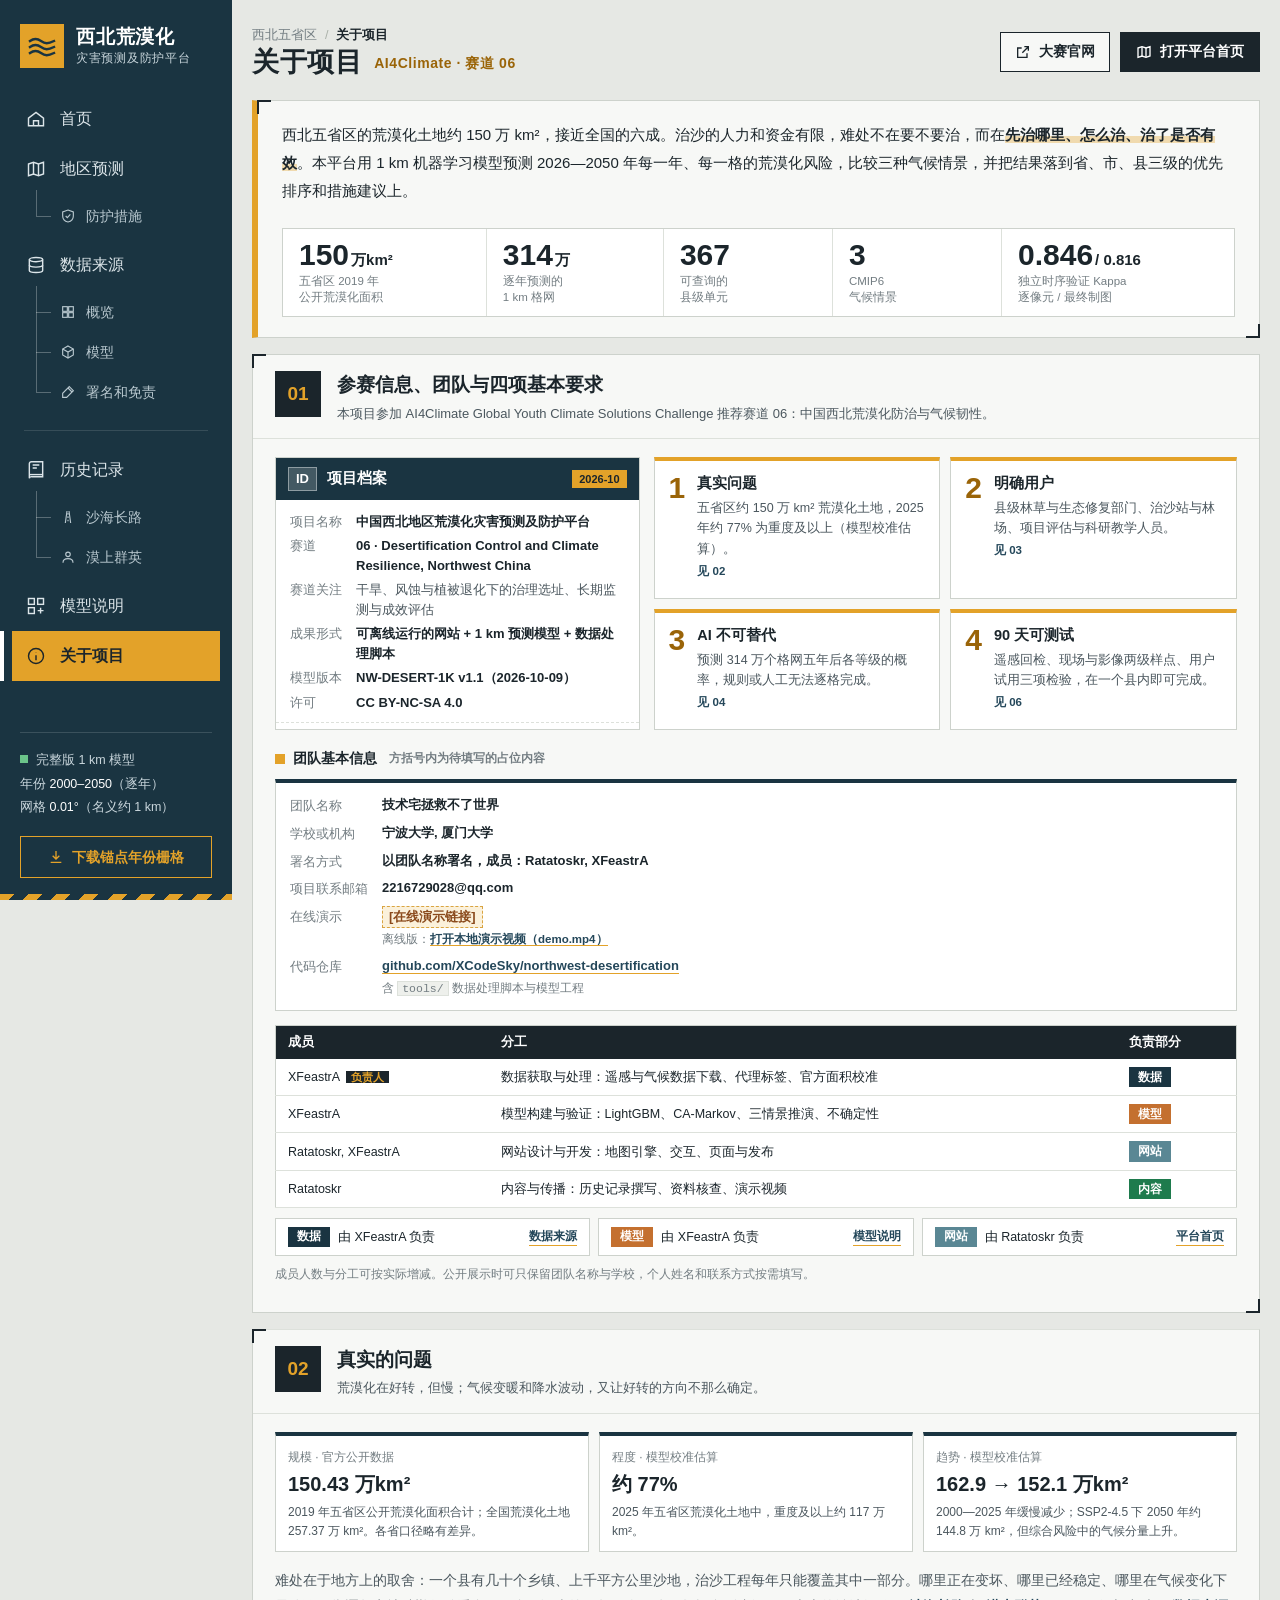
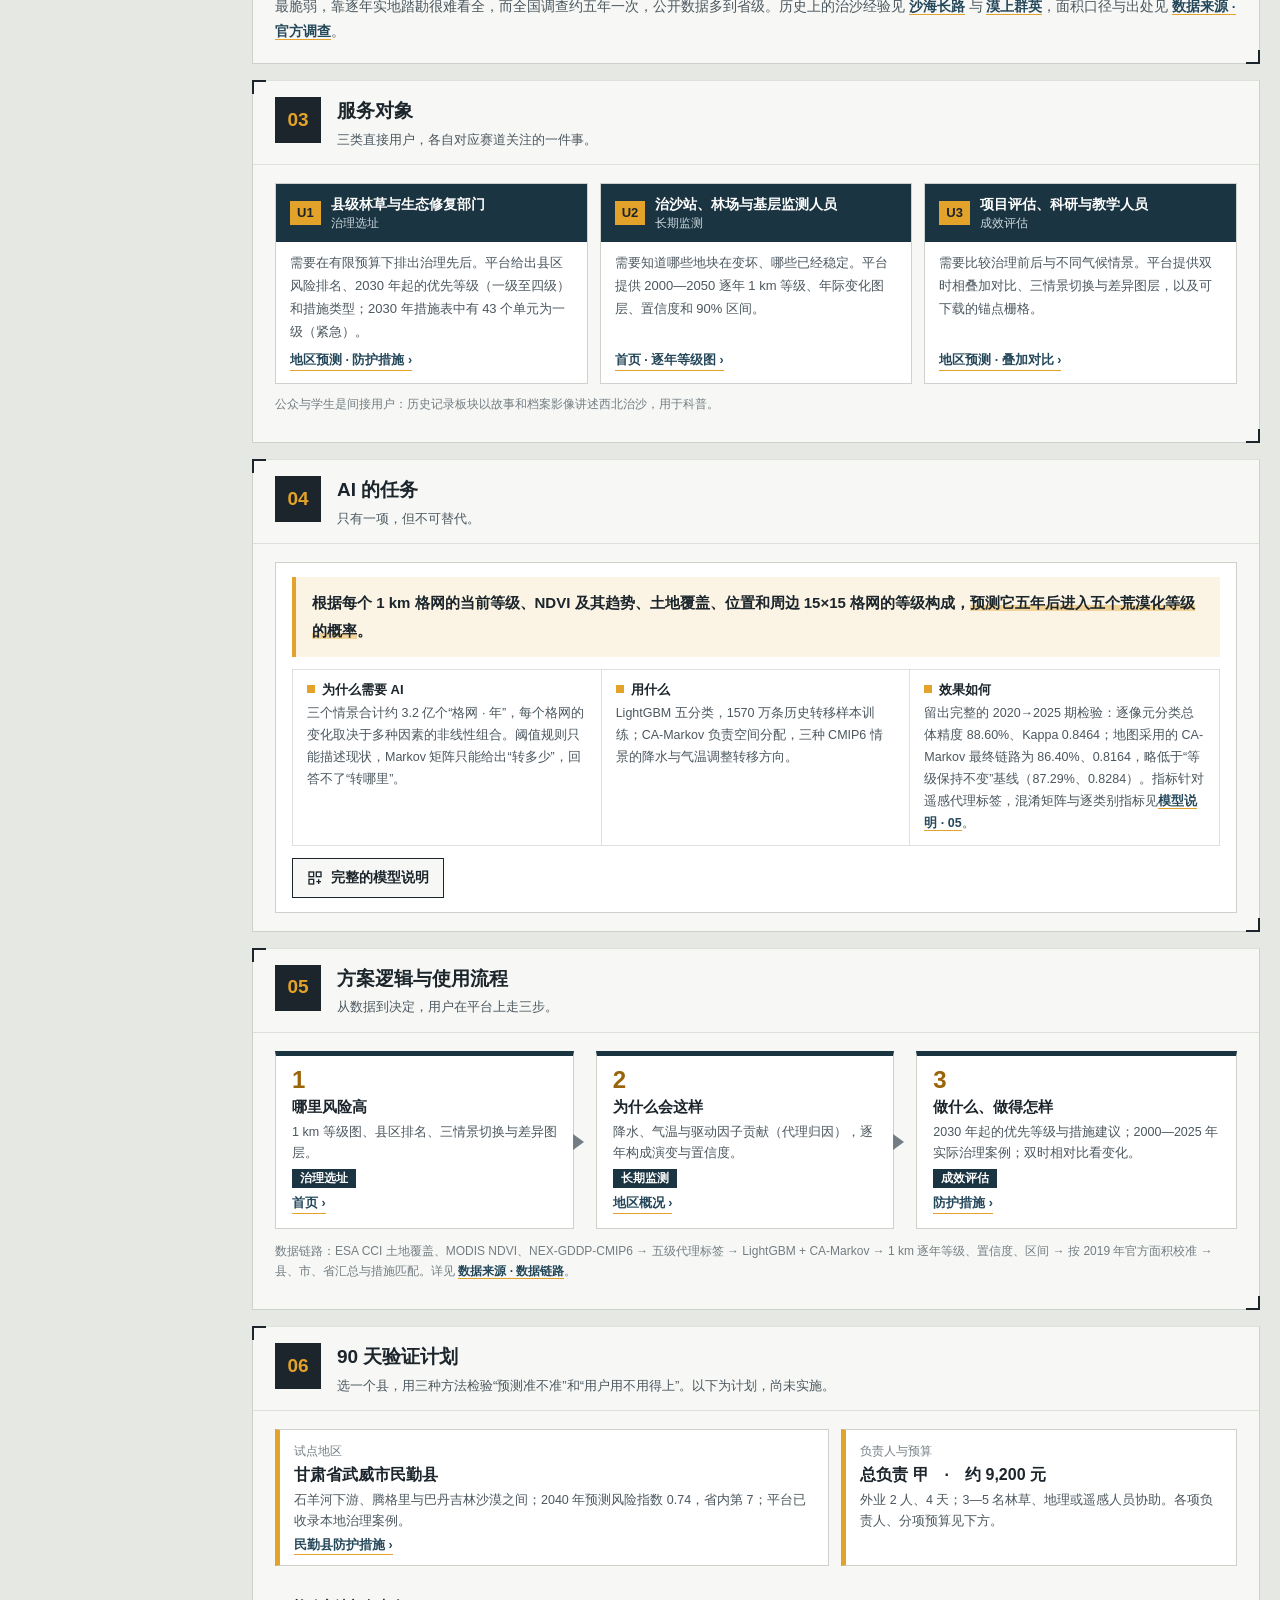
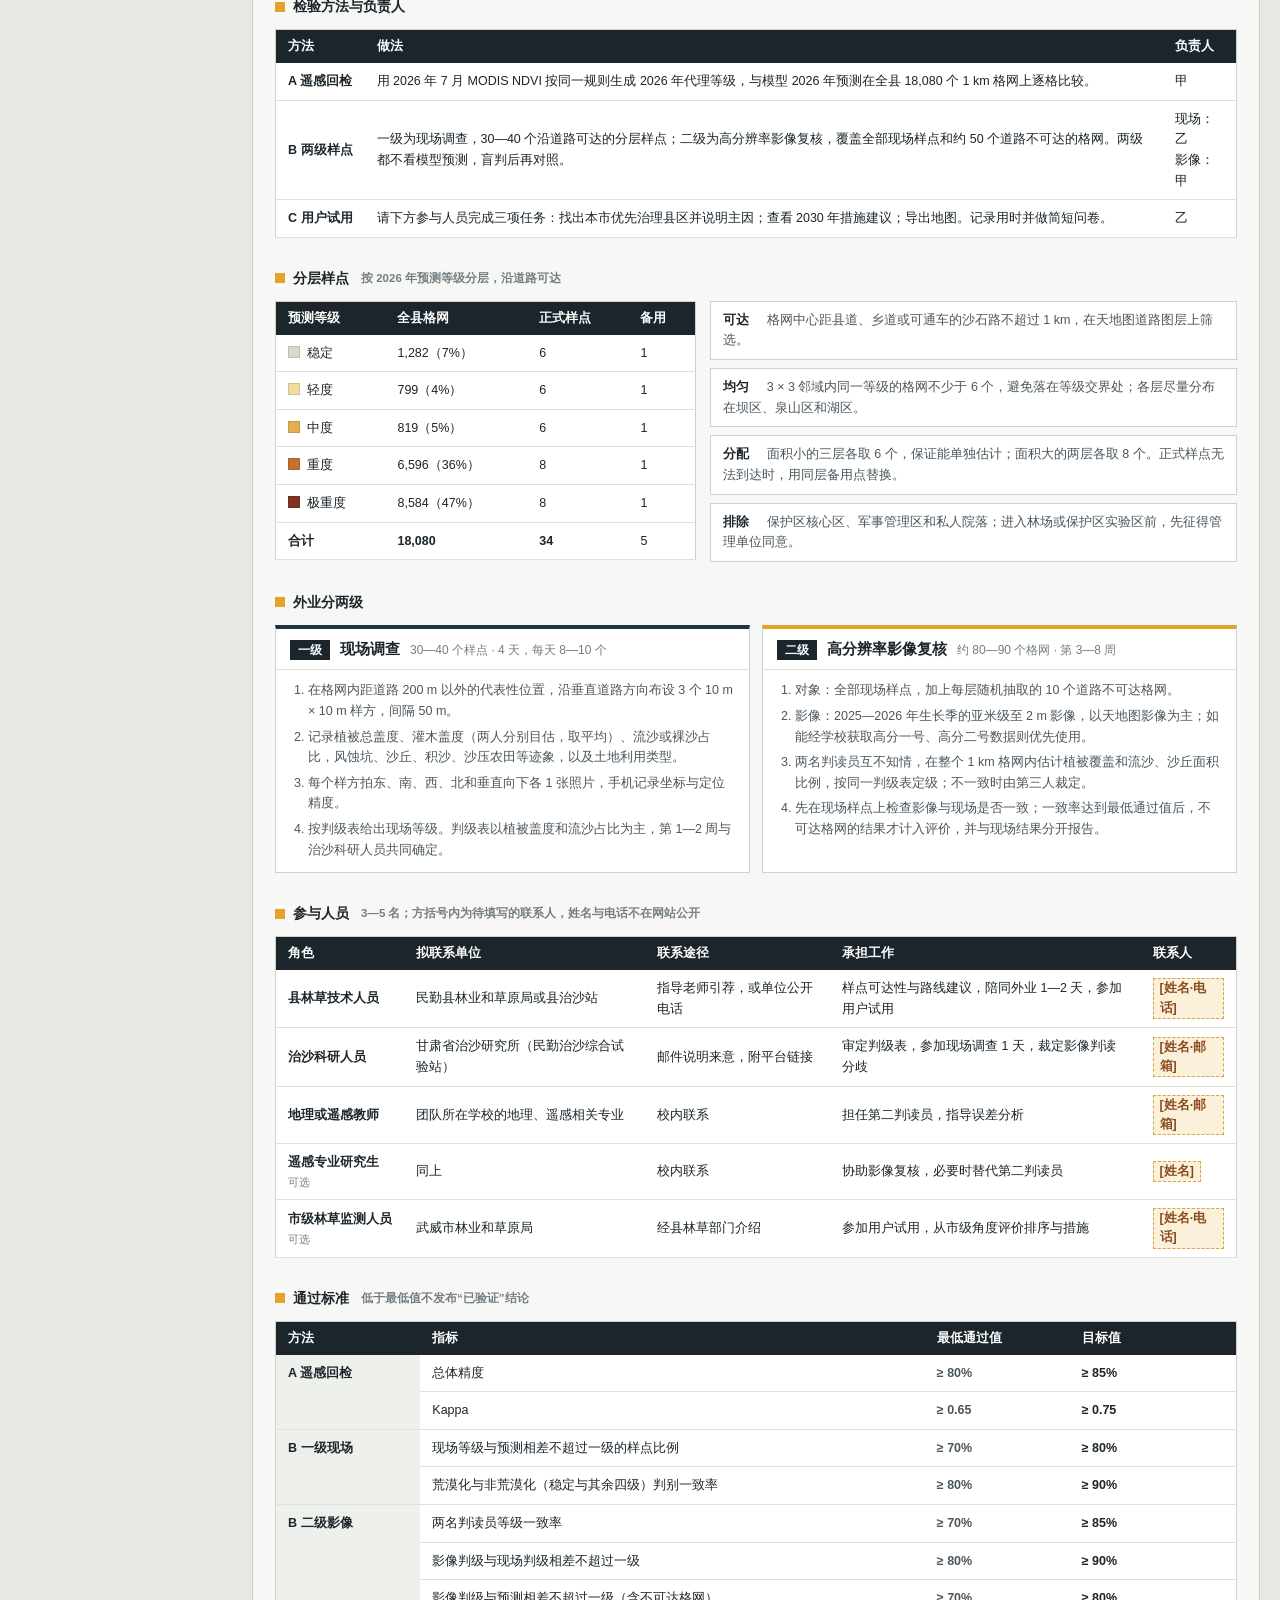
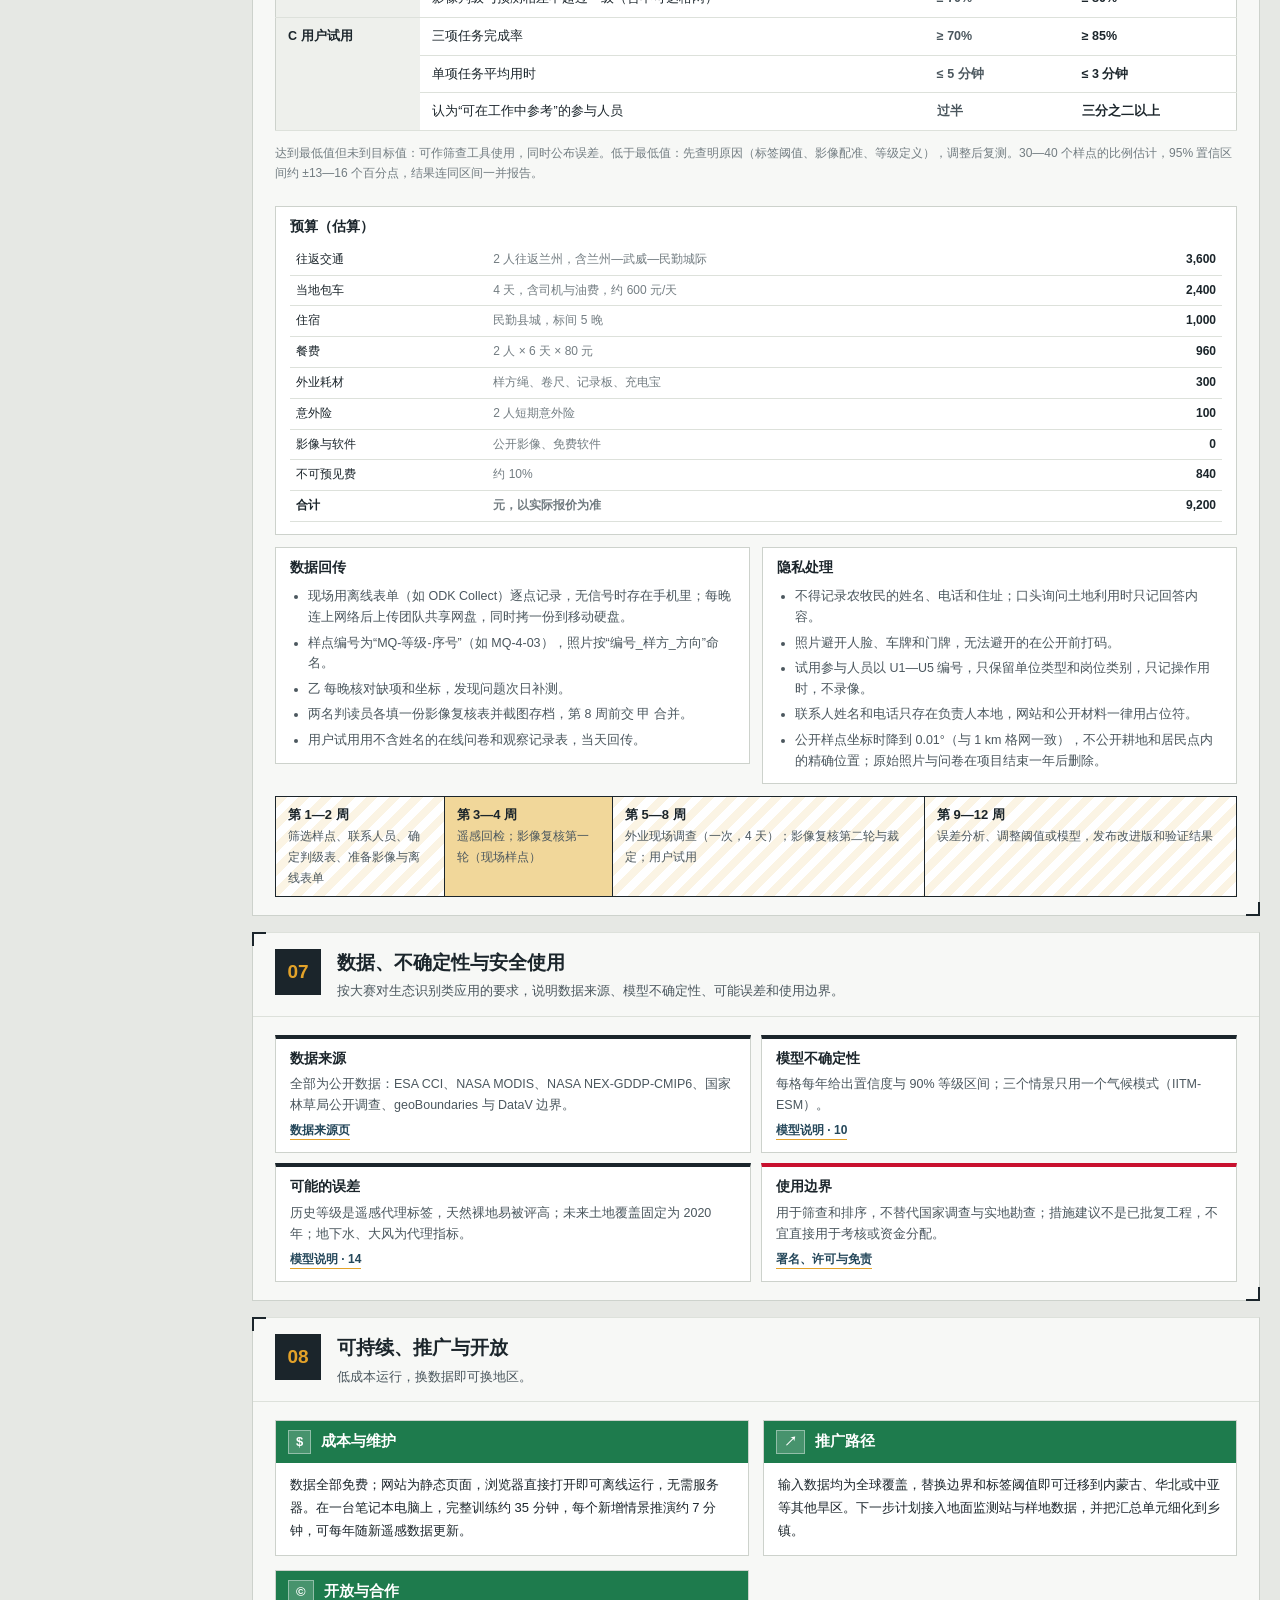
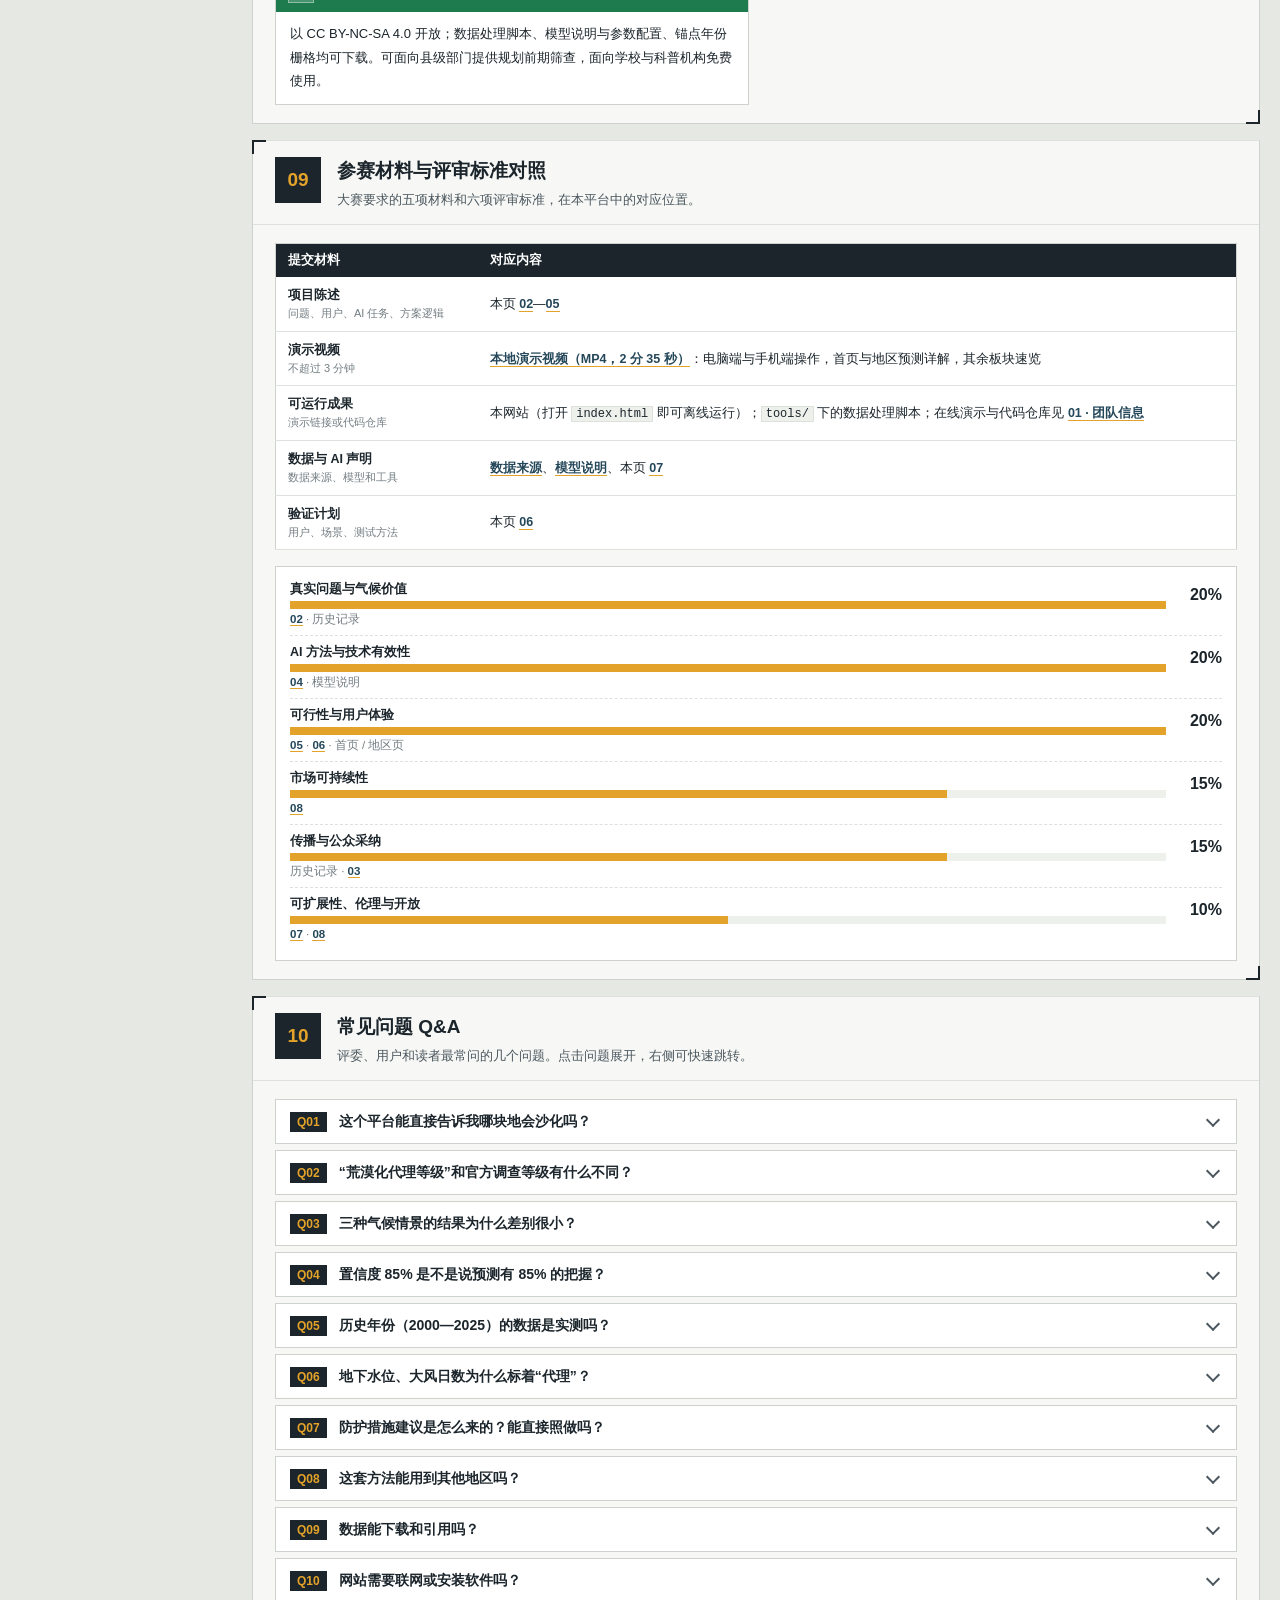
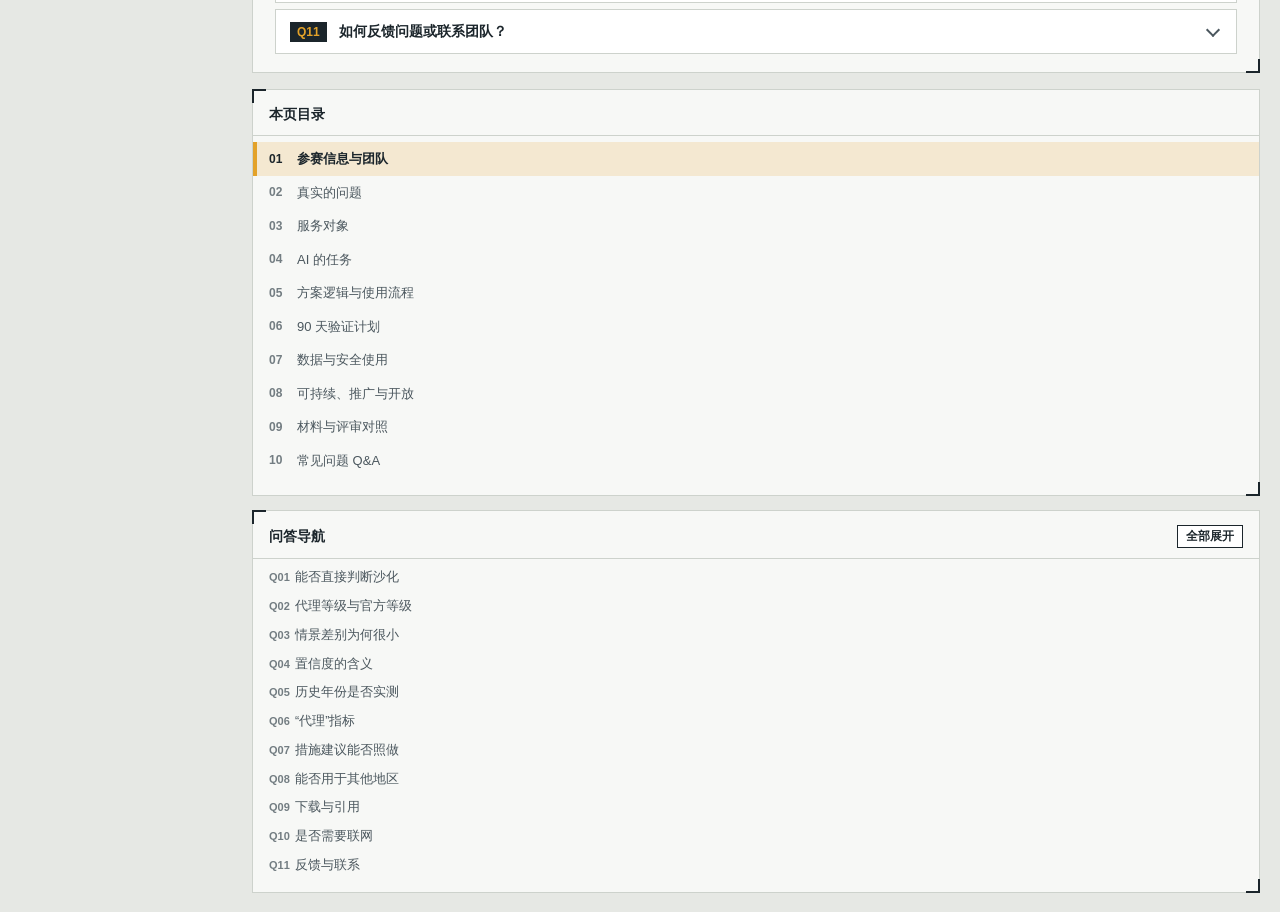
==== commit d2fe12e4: "Prepare website release v1.0.0" ====
--- a/about.html
+++ b/about.html
@@ -113,7 +113,7 @@
           <dt>署名方式</dt><dd>以团队名称署名，成员：Ratatoskr, XFeastrA</dd>
           <dt>项目联系邮箱</dt><dd>2216729028@qq.com</dd>
           <dt>在线演示</dt><dd><span class="ph">[在线演示链接]</span><small>离线版：<a class="lk" href="assets/video/demo.mp4" target="_blank" rel="noopener">打开本地演示视频（demo.mp4）</a></small></dd>
-          <dt>代码仓库</dt><dd><span class="ph">[代码仓库链接]</span><small>含 <code>tools/</code> 数据处理脚本与模型工程</small></dd>
+          <dt>代码仓库</dt><dd><a class="lk" href="https://github.com/XCodeSky/northwest-desertification" target="_blank" rel="noopener">github.com/XCodeSky/northwest-desertification</a><small>含 <code>tools/</code> 数据处理脚本与模型工程</small></dd>
         </dl>
         <div class="roles">
           <table class="tbl">
